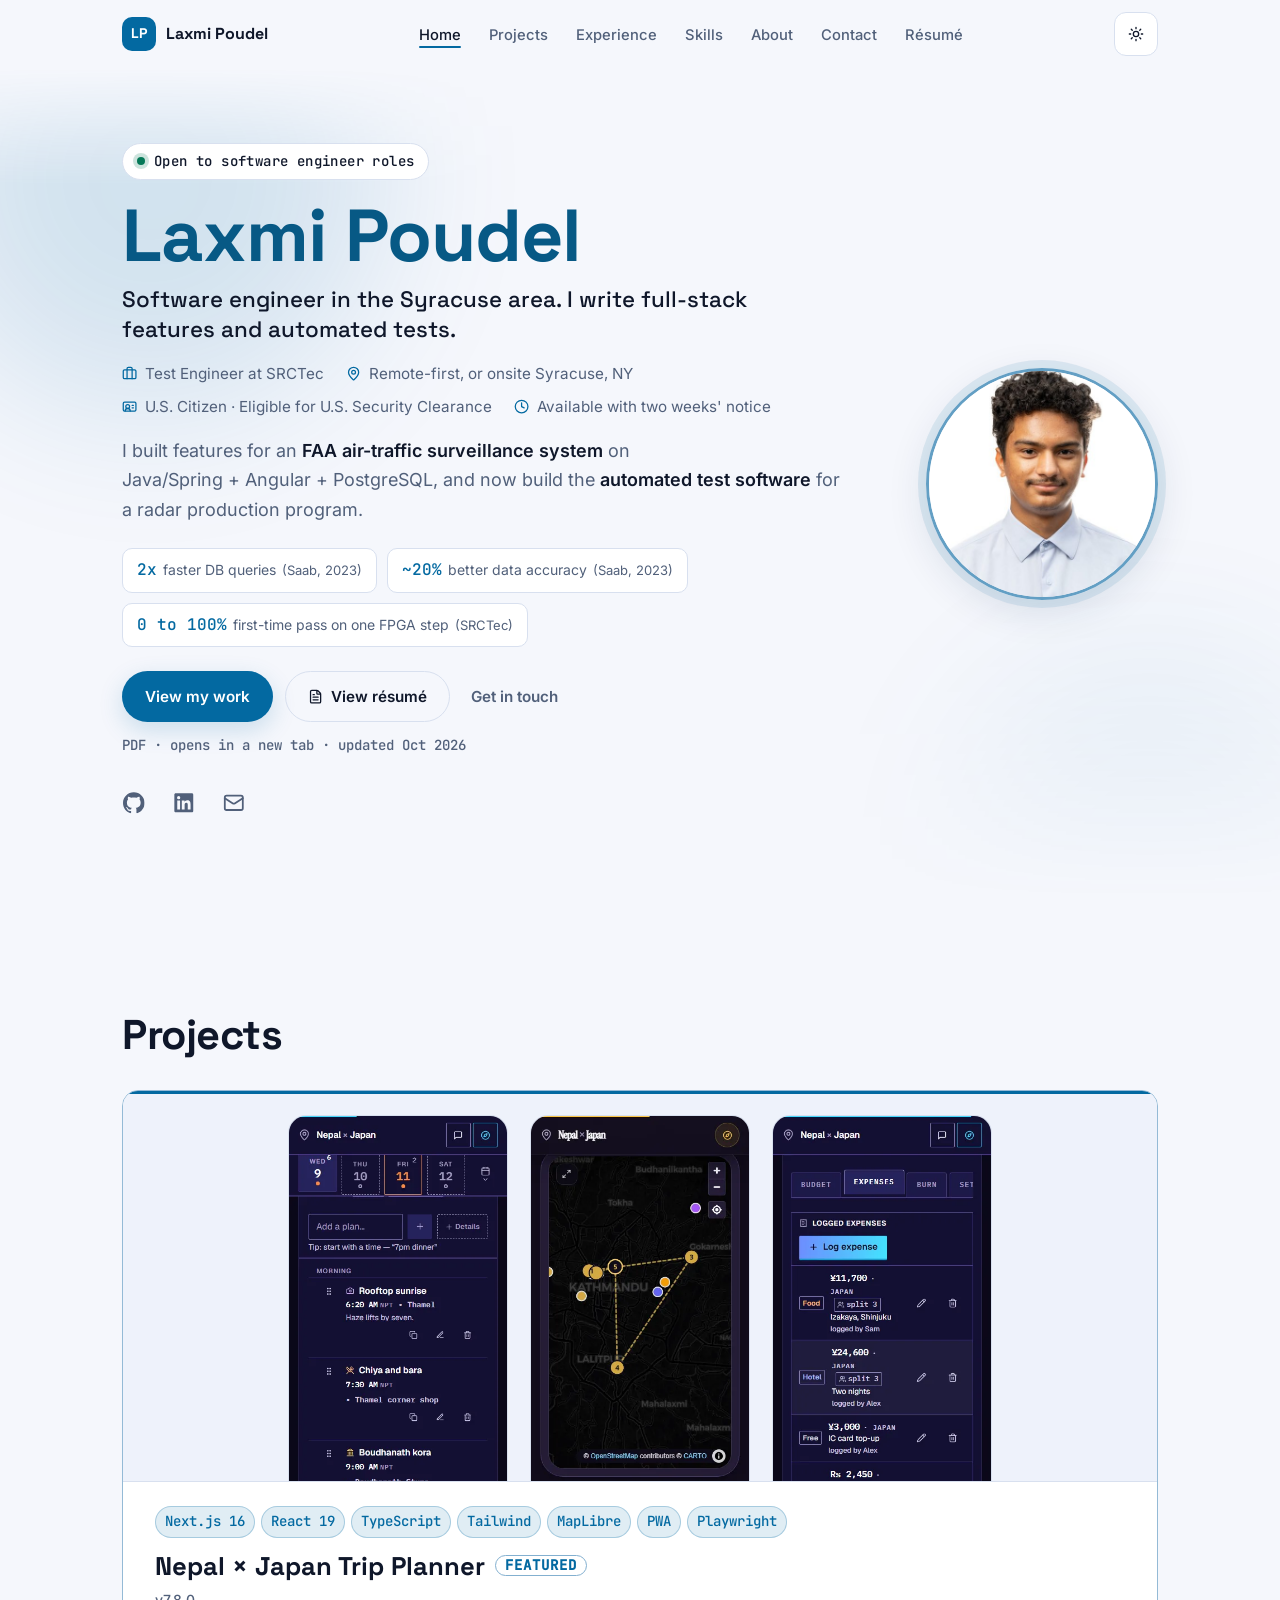
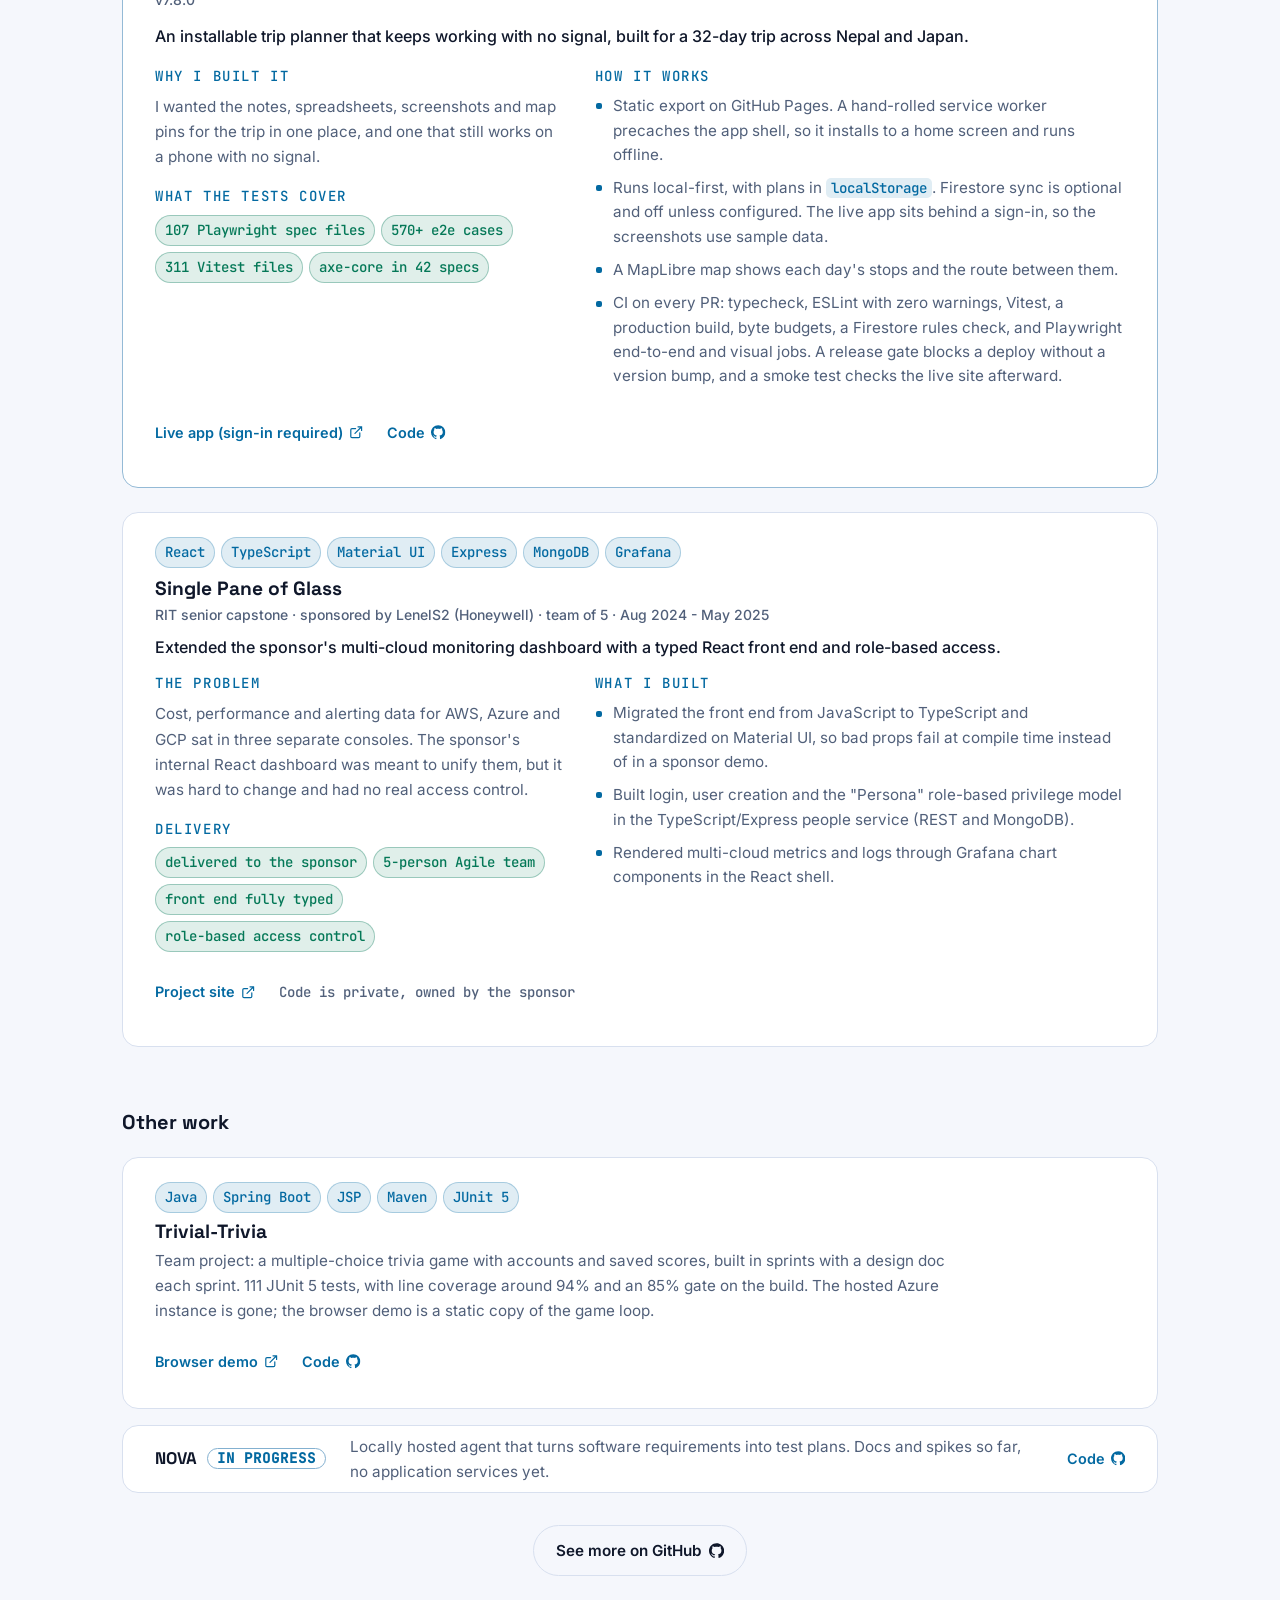
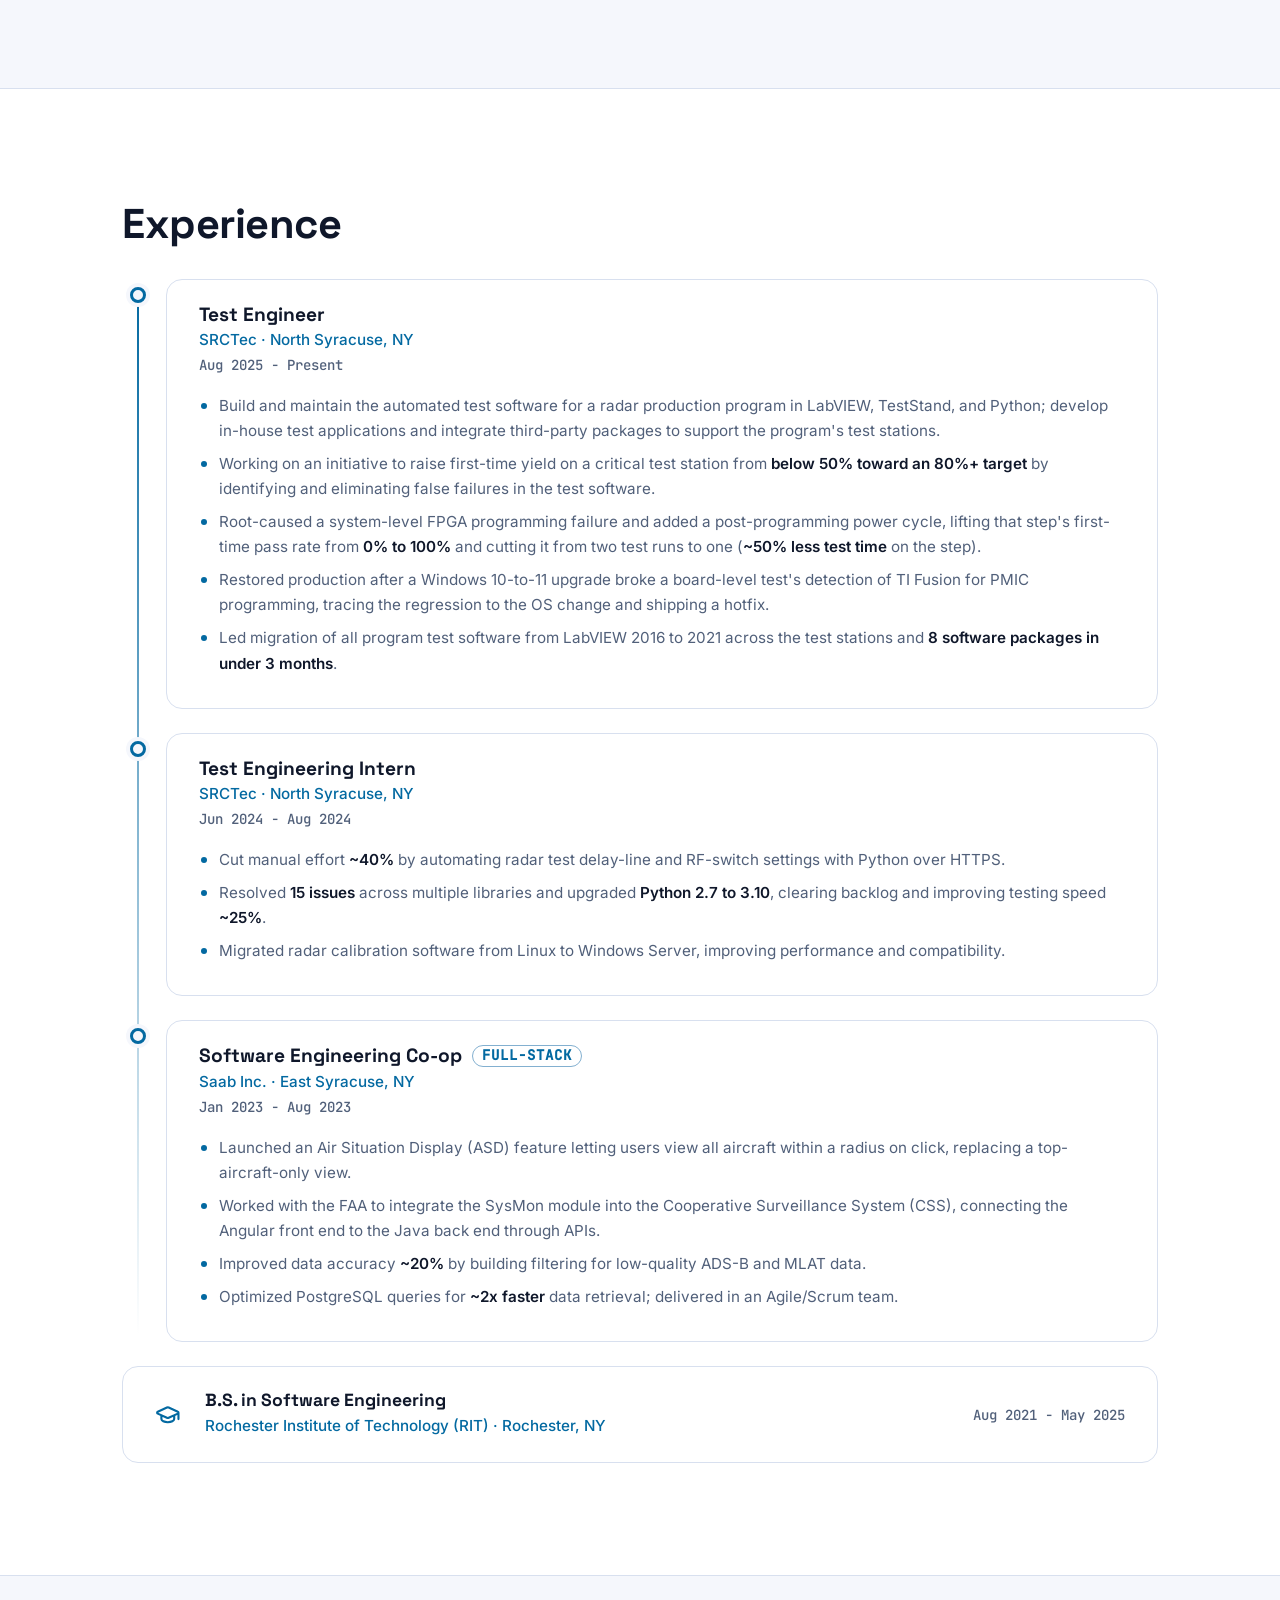
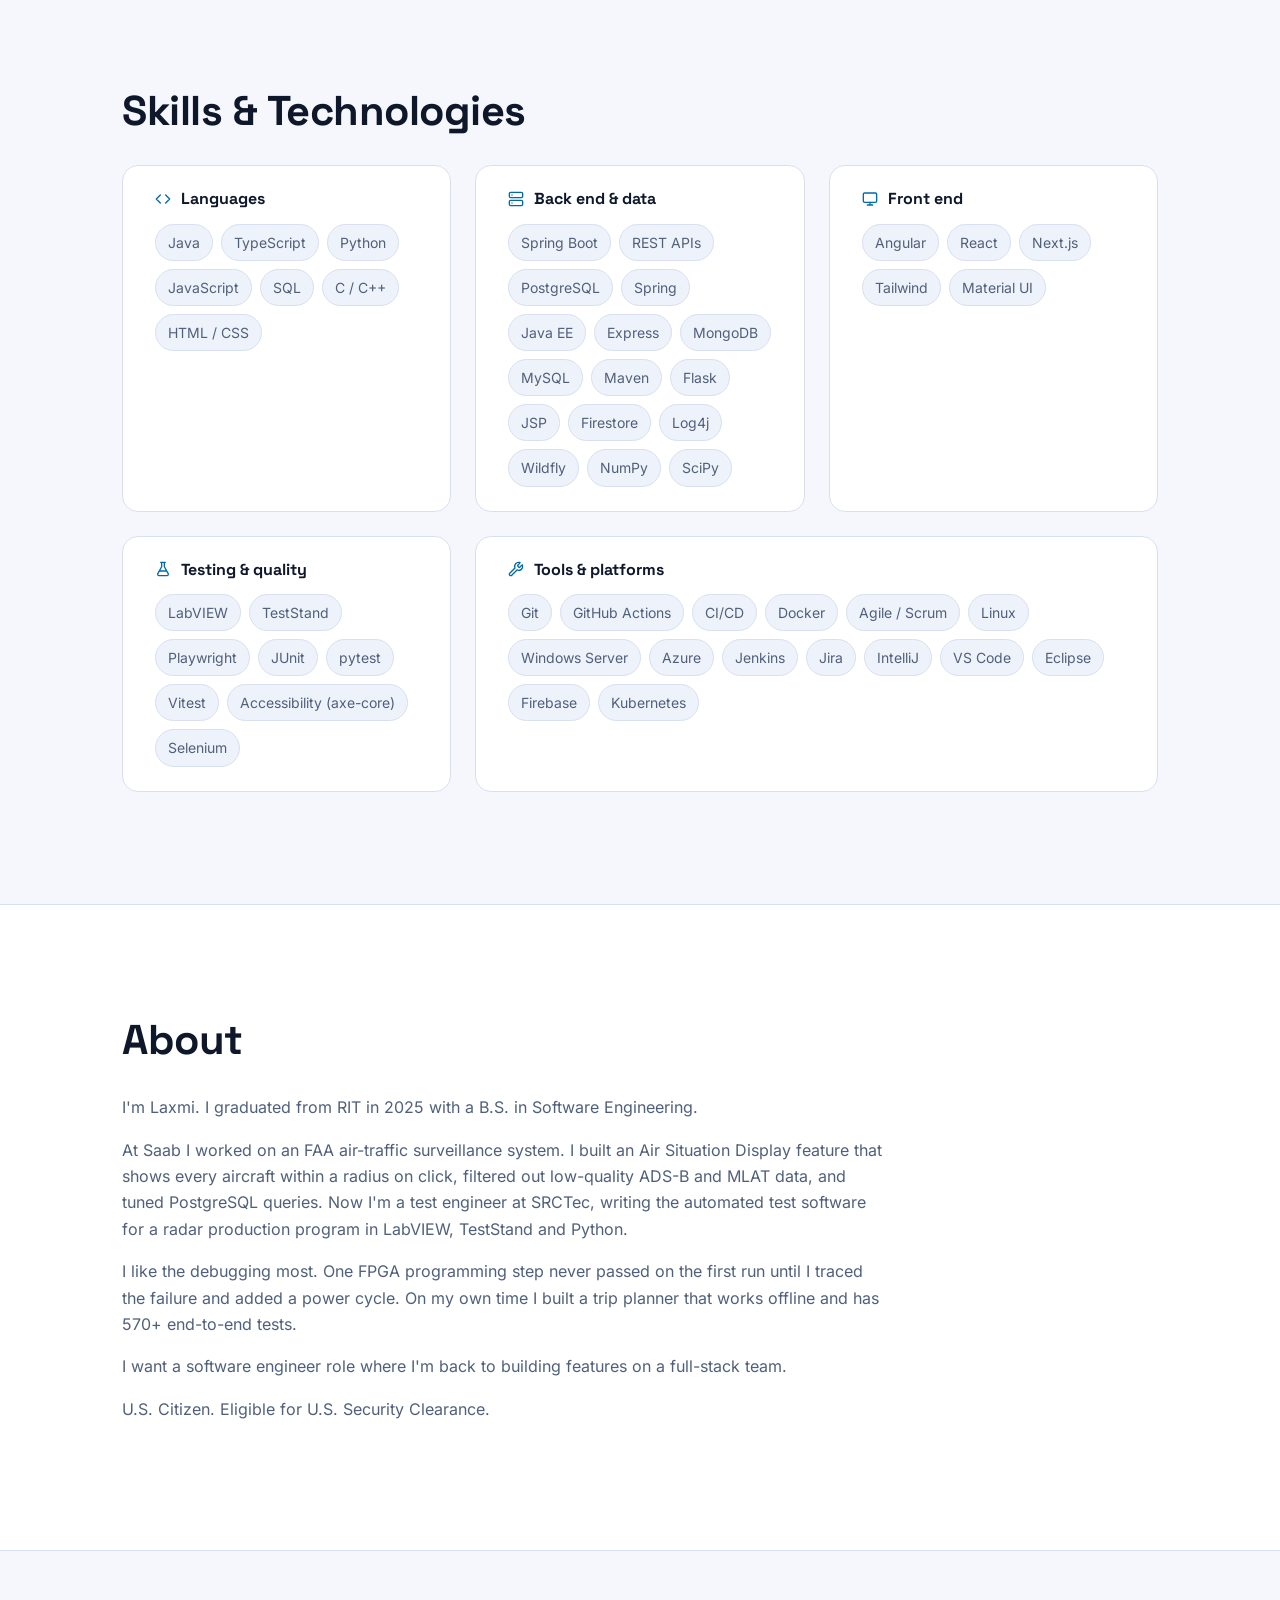
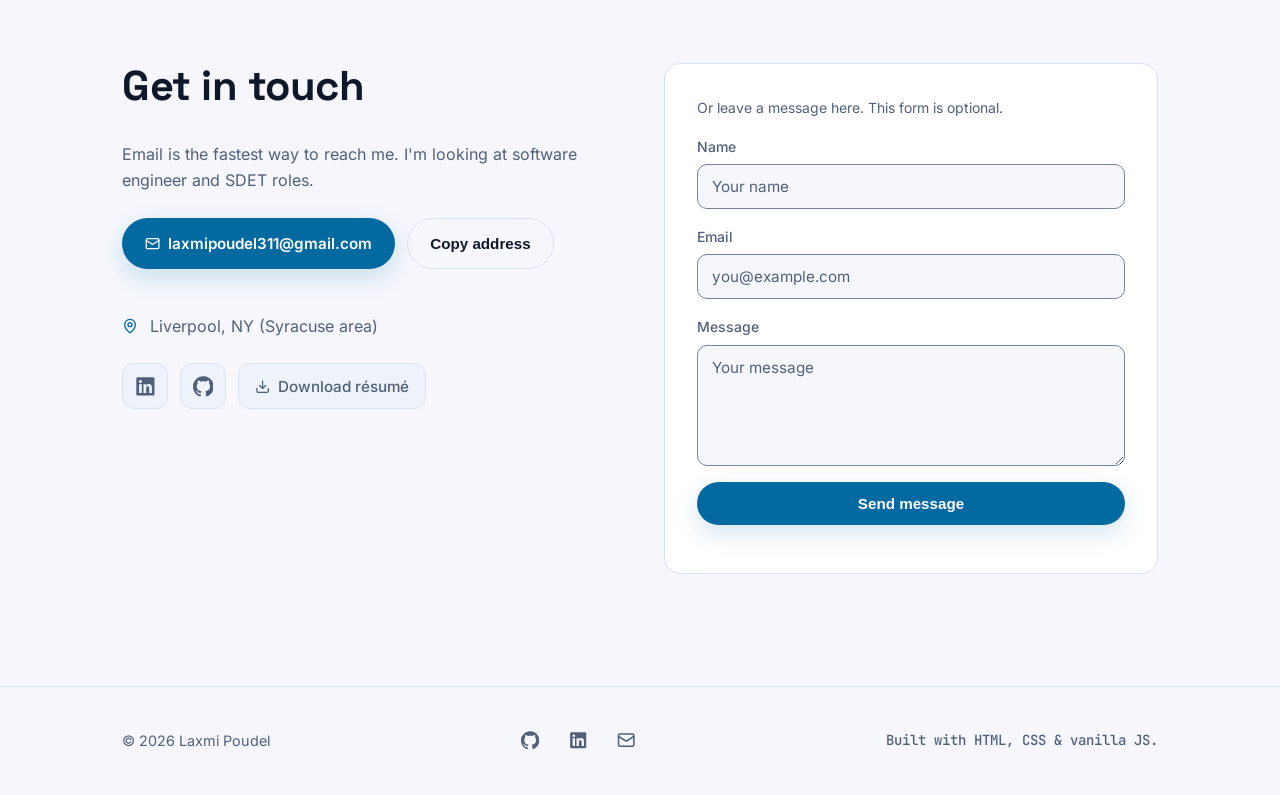
==== index.html @ fdb43bff "Wait 6s before dropping the js class" ====
<!DOCTYPE html>
<html lang="en" data-theme="dark">
<head>
  <meta charset="UTF-8" />
  <meta name="viewport" content="width=device-width, initial-scale=1" />

  <!-- the js class only gates the below-the-fold reveal; no JS means everything shows -->
  <script>
    (function () {
      var d = document.documentElement;
      d.classList.add("js");
      // main.js sets window.__ready first thing; if it never loads, drop the js class so nothing stays hidden
      setTimeout(function () { if (!window.__ready) d.classList.remove("js"); }, 6000);
      try {
        var t = localStorage.getItem("theme") ||
          (window.matchMedia("(prefers-color-scheme: light)").matches ? "light" : "dark");
        d.setAttribute("data-theme", t);
      } catch (e) {}
    })();
  </script>

  <title>Laxmi Poudel | Software Engineer (Full-Stack &amp; Test Automation)</title>
  <meta name="description" content="Laxmi Poudel, software engineer near Syracuse, NY. Java/Spring, Angular and PostgreSQL features, plus automated test software in LabVIEW, TestStand and Python." />
  <meta name="author" content="Laxmi Poudel" />
  <meta name="theme-color" content="#f5f7fc" media="(prefers-color-scheme: light)" />
  <meta name="theme-color" content="#0a0e1a" media="(prefers-color-scheme: dark)" />
  <link rel="canonical" href="https://powan55.github.io/" />

  <meta property="og:type" content="website" />
  <meta property="og:site_name" content="Laxmi Poudel" />
  <meta property="og:locale" content="en_US" />
  <meta property="og:title" content="Laxmi Poudel | Software Engineer" />
  <meta property="og:description" content="Laxmi Poudel, software engineer near Syracuse, NY. Java/Spring, Angular and PostgreSQL features, plus automated test software in LabVIEW, TestStand and Python." />
  <meta property="og:url" content="https://powan55.github.io/" />
  <meta property="og:image" content="https://powan55.github.io/assets/img/og-image.jpg" />
  <meta property="og:image:width" content="1200" />
  <meta property="og:image:height" content="630" />
  <meta property="og:image:alt" content="Laxmi Poudel, Software engineer. Java, Angular, Python. powan55.github.io" />
  <meta name="twitter:card" content="summary_large_image" />
  <meta name="twitter:title" content="Laxmi Poudel | Software Engineer" />
  <meta name="twitter:description" content="Laxmi Poudel, software engineer near Syracuse, NY. Java/Spring, Angular and PostgreSQL features, plus automated test software in LabVIEW, TestStand and Python." />
  <meta name="twitter:image" content="https://powan55.github.io/assets/img/og-image.jpg" />
  <meta name="twitter:image:alt" content="Laxmi Poudel, Software engineer. Java, Angular, Python. powan55.github.io" />

  <link rel="icon" href="favicon.ico" sizes="32x32 48x48" />
  <link rel="icon" href="data:image/svg+xml,%3Csvg xmlns='http://www.w3.org/2000/svg' viewBox='0 0 64 64'%3E%3Crect width='64' height='64' rx='14' fill='%230a0e1a'/%3E%3Cpath d='M11.75 16v32h15M35.75 48V16h8a8.5 8.5 0 0 1 0 17h-8' fill='none' stroke='%2338bdf8' stroke-width='6.5'/%3E%3C/svg%3E" type="image/svg+xml" sizes="any" />
  <link rel="apple-touch-icon" sizes="180x180" href="assets/img/apple-touch-icon.png" />

  <link rel="preload" href="assets/fonts/inter-latin-var.woff2" as="font" type="font/woff2" crossorigin />
  <link rel="preload" href="assets/fonts/space-grotesk-latin-var.woff2" as="font" type="font/woff2" crossorigin />
  <link rel="preload" href="assets/fonts/jetbrains-mono-500-latin.woff2" as="font" type="font/woff2" crossorigin />
  <link rel="stylesheet" href="css/styles.css" />

  <script type="application/ld+json">
  {
    "@context": "https://schema.org",
    "@type": "Person",
    "name": "Laxmi Poudel",
    "url": "https://powan55.github.io/",
    "email": "laxmipoudel311@gmail.com",
    "description": "Laxmi Poudel, software engineer near Syracuse, NY. Java/Spring, Angular and PostgreSQL features, plus automated test software in LabVIEW, TestStand and Python.",
    "image": "https://powan55.github.io/assets/img/headshot.jpg",
    "worksFor": { "@type": "Organization", "name": "SRCTec" },
    "alumniOf": { "@type": "CollegeOrUniversity", "name": "Rochester Institute of Technology" },
    "knowsAbout": ["Java", "Spring Boot", "Angular", "TypeScript", "React", "PostgreSQL", "Playwright", "test automation"],
    "sameAs": [
      "https://www.linkedin.com/in/laxmi-poudel-b8379b166/",
      "https://github.com/Powan55"
    ]
  }
  </script>
</head>
<body>
  <!-- Icons: Lucide (ISC) and Simple Icons (CC0); LinkedIn mark from Font Awesome Free (CC BY 4.0). Licence text in assets/ICONS-NOTICE.txt -->
  <svg width="0" height="0" style="position:absolute" aria-hidden="true" focusable="false">
    <defs>
      <symbol id="i-moon" viewBox="0 0 24 24"><path d="M20.985 12.486a9 9 0 1 1-9.473-9.472c.405-.022.617.46.402.803a6 6 0 0 0 8.268 8.268c.344-.215.825-.004.803.401"/></symbol>
      <symbol id="i-sun" viewBox="0 0 24 24"><circle cx="12" cy="12" r="4"/><path d="M12 2v2M12 20v2m-7.07-17.07 1.41 1.41m11.32 11.32 1.41 1.41M2 12h2m16 0h2M6.34 17.66l-1.41 1.41M19.07 4.93l-1.41 1.41"/></symbol>
      <symbol id="i-menu" viewBox="0 0 24 24"><path d="M4 5h16M4 12h16M4 19h16"/></symbol>
      <symbol id="i-x" viewBox="0 0 24 24"><path d="M18 6 6 18M6 6l12 12"/></symbol>
      <symbol id="i-map-pin" viewBox="0 0 24 24"><path d="M20 10c0 4.993-5.539 10.193-7.399 11.799a1 1 0 0 1-1.202 0C9.539 20.193 4 14.993 4 10a8 8 0 0 1 16 0"/><circle cx="12" cy="10" r="3"/></symbol>
      <symbol id="i-id-card" viewBox="0 0 24 24"><path d="M13 19a4 4 0 00-8 0M16 10h2M16 14h2"/><circle cx="9" cy="12" r="3"/><rect x="2" y="5" width="20" height="14" rx="2"/></symbol>
      <symbol id="i-briefcase" viewBox="0 0 24 24"><path d="M16 20V4a2 2 0 0 0-2-2h-4a2 2 0 0 0-2 2v16"/><rect width="20" height="14" x="2" y="6" rx="2"/></symbol>
      <symbol id="i-clock" viewBox="0 0 24 24"><circle cx="12" cy="12" r="10"/><path d="M12 6v6l4 2"/></symbol>
      <symbol id="i-file-text" viewBox="0 0 24 24"><path d="M6 22a2 2 0 0 1-2-2V4a2 2 0 0 1 2-2h8a2.4 2.4 0 0 1 1.704.706l3.588 3.588A2.4 2.4 0 0 1 20 8v12a2 2 0 0 1-2 2zM14 2v5a1 1 0 0 0 1 1h5M10 9H8m8 4H8m8 4H8"/></symbol>
      <symbol id="i-mail" viewBox="0 0 24 24"><path d="m22 7-8.991 5.727a2 2 0 0 1-2.009 0L2 7"/><rect x="2" y="4" width="20" height="16" rx="2"/></symbol>
      <symbol id="i-external-link" viewBox="0 0 24 24"><path d="M15 3h6v6M10 14 21 3M18 13v6a2 2 0 0 1-2 2H5a2 2 0 0 1-2-2V8a2 2 0 0 1 2-2h6"/></symbol>
      <symbol id="i-graduation-cap" viewBox="0 0 24 24"><path d="M21.42 10.922a1 1 0 0 0-.019-1.838L12.83 5.18a2 2 0 0 0-1.66 0L2.6 9.08a1 1 0 0 0 0 1.832l8.57 3.908a2 2 0 0 0 1.66 0zM22 10v6M6 12.5V16a6 3 0 0 0 12 0v-3.5"/></symbol>
      <symbol id="i-code" viewBox="0 0 24 24"><path d="m16 18 6-6-6-6M8 6l-6 6 6 6"/></symbol>
      <symbol id="i-server" viewBox="0 0 24 24"><rect width="20" height="8" x="2" y="2" rx="2" ry="2"/><rect width="20" height="8" x="2" y="14" rx="2" ry="2"/><path d="M6 6h.01M6 18h.01"/></symbol>
      <symbol id="i-monitor" viewBox="0 0 24 24"><rect width="20" height="14" x="2" y="3" rx="2"/><path d="M8 21h8M12 17v4"/></symbol>
      <symbol id="i-flask" viewBox="0 0 24 24"><path d="M14 2v6a2 2 0 0 0 .245.96l5.51 10.08A2 2 0 0 1 18 22H6a2 2 0 0 1-1.755-2.96l5.51-10.08A2 2 0 0 0 10 8V2M6.453 15h11.094M8.5 2h7"/></symbol>
      <symbol id="i-wrench" viewBox="0 0 24 24"><path d="M14.7 6.3a1 1 0 0 0 0 1.4l1.6 1.6a1 1 0 0 0 1.4 0l3.106-3.105c.32-.322.863-.22.983.218a6 6 0 0 1-8.259 7.057l-7.91 7.91a1 1 0 0 1-2.999-3l7.91-7.91a6 6 0 0 1 7.057-8.259c.438.12.54.662.219.984z"/></symbol>
      <symbol id="i-download" viewBox="0 0 24 24"><path d="M12 15V3M21 15v4a2 2 0 0 1-2 2H5a2 2 0 0 1-2-2v-4M7 10l5 5 5-5"/></symbol>
      <symbol id="i-arrow-up" viewBox="0 0 24 24"><path d="m5 12 7-7 7 7M12 19V5"/></symbol>
      <symbol id="i-github" viewBox="0 0 24 24"><path fill="currentColor" stroke="none" d="M12 .297c-6.63 0-12 5.373-12 12 0 5.303 3.438 9.8 8.205 11.385.6.113.82-.258.82-.577 0-.285-.01-1.04-.015-2.04-3.338.724-4.042-1.61-4.042-1.61C4.422 18.07 3.633 17.7 3.633 17.7c-1.087-.744.084-.729.084-.729 1.205.084 1.838 1.236 1.838 1.236 1.07 1.835 2.809 1.305 3.495.998.108-.776.417-1.305.76-1.605-2.665-.3-5.466-1.332-5.466-5.93 0-1.31.465-2.38 1.235-3.22-.135-.303-.54-1.523.105-3.176 0 0 1.005-.322 3.3 1.23.96-.267 1.98-.399 3-.405 1.02.006 2.04.138 3 .405 2.28-1.552 3.285-1.23 3.285-1.23.645 1.653.24 2.873.12 3.176.765.84 1.23 1.91 1.23 3.22 0 4.61-2.805 5.625-5.475 5.92.42.36.81 1.096.81 2.22 0 1.606-.015 2.896-.015 3.286 0 .315.21.69.825.57C20.565 22.092 24 17.592 24 12.297c0-6.627-5.373-12-12-12"/></symbol>
      <symbol id="i-linkedin" viewBox="-32 0 512 512"><path fill="currentColor" stroke="none" d="M416 32L31.9 32C14.3 32 0 46.5 0 64.3L0 447.7C0 465.5 14.3 480 31.9 480L416 480c17.6 0 32-14.5 32-32.3l0-383.4C448 46.5 433.6 32 416 32zM135.4 416l-66.4 0 0-213.8 66.5 0 0 213.8-.1 0zM102.2 96a38.5 38.5 0 1 1 0 77 38.5 38.5 0 1 1 0-77zM384.3 416l-66.4 0 0-104c0-24.8-.5-56.7-34.5-56.7-34.6 0-39.9 27-39.9 54.9l0 105.8-66.4 0 0-213.8 63.7 0 0 29.2 .9 0c8.9-16.8 30.6-34.5 62.9-34.5 67.2 0 79.7 44.3 79.7 101.9l0 117.2z"/></symbol>
    </defs>
  </svg>

  <a class="skip-link" href="#main">Skip to content</a>

  <header id="site-header">
    <div class="container nav-wrap">
      <a href="#home" class="brand">
        <span class="brand-mark" aria-hidden="true">LP</span>
        <span class="brand-name">Laxmi&nbsp;Poudel</span>
      </a>

      <nav id="primary-nav" aria-label="Primary">
        <ul class="nav-list" role="list">
          <li><a href="#home">Home</a></li>
          <li><a href="#projects">Projects</a></li>
          <li><a href="#experience">Experience</a></li>
          <li><a href="#skills">Skills</a></li>
          <li><a href="#about">About</a></li>
          <li><a href="#contact">Contact</a></li>
          <li><a href="assets/resume/Laxmi-Poudel-Resume.pdf" target="_blank" rel="noopener">R&eacute;sum&eacute;</a></li>
        </ul>
      </nav>

      <div class="nav-actions">
        <button id="theme-toggle" class="icon-btn" type="button" aria-label="Dark theme" aria-pressed="true" title="Toggle theme">
          <svg class="i" aria-hidden="true"><use href="#i-moon"/></svg>
        </button>
        <button id="nav-toggle" class="icon-btn nav-burger" type="button" aria-label="Open menu" aria-expanded="false" aria-controls="primary-nav">
          <svg class="i" aria-hidden="true"><use href="#i-menu"/></svg>
        </button>
      </div>
    </div>
  </header>

  <main id="main" tabindex="-1">
    <section id="home" class="hero">
      <div class="aurora" aria-hidden="true">
        <span class="blob blob-1"></span>
        <span class="blob blob-2"></span>
      </div>
      <div class="container hero-inner">
        <img class="hero-photo" src="assets/img/headshot.jpg" alt="Laxmi Poudel" width="480" height="600" fetchpriority="high" />
        <div class="hero-text">
          <p class="eyebrow eyebrow--open">
            <span class="status-dot" aria-hidden="true"></span> Open to software engineer roles
          </p>
          <h1 class="hero-title"><span class="accent-text">Laxmi&nbsp;Poudel</span></h1>
          <p class="hero-role">
            Software engineer in the Syracuse area. I write full-stack features and automated tests.
          </p>
          <ul class="hero-facts" role="list">
            <li><svg class="i" aria-hidden="true"><use href="#i-briefcase"/></svg> Test Engineer at SRCTec</li>
            <li><svg class="i" aria-hidden="true"><use href="#i-map-pin"/></svg> Remote-first, or onsite Syracuse,&nbsp;NY</li>
            <li><svg class="i" aria-hidden="true"><use href="#i-id-card"/></svg> U.S. Citizen &middot; Eligible for U.S. Security Clearance</li>
            <li><svg class="i" aria-hidden="true"><use href="#i-clock"/></svg> Available with two weeks' notice</li>
          </ul>
          <p class="hero-lead">
            I built features for an <strong>FAA air-traffic surveillance system</strong> on Java/Spring&nbsp;+&nbsp;Angular&nbsp;+&nbsp;PostgreSQL,
            and now build the <strong>automated test software</strong> for a radar production program.
          </p>

          <ul class="stat-chips" role="list">
            <li><span class="stat-num">2x</span> faster DB queries <span class="stat-src">(Saab, 2023)</span></li>
            <li><span class="stat-num">~20%</span> better data accuracy <span class="stat-src">(Saab, 2023)</span></li>
            <li><span class="stat-num">0&nbsp;to&nbsp;100%</span> first-time pass on one FPGA step <span class="stat-src">(SRCTec)</span></li>
          </ul>

          <div class="hero-cta">
            <a href="#projects" class="btn btn-primary">View my work</a>
            <a href="assets/resume/Laxmi-Poudel-Resume.pdf" class="btn btn-ghost" target="_blank" rel="noopener">
              <svg class="i" aria-hidden="true"><use href="#i-file-text"/></svg> View r&eacute;sum&eacute;
            </a>
            <a href="#contact" class="btn btn-link">Get in touch</a>
            <span class="cta-note">PDF &middot; opens in a new tab &middot; updated Oct 2026</span>
          </div>

          <div class="hero-socials">
            <a href="https://github.com/Powan55" target="_blank" rel="noopener noreferrer" aria-label="GitHub"><svg class="i" aria-hidden="true"><use href="#i-github"/></svg></a>
            <a href="https://www.linkedin.com/in/laxmi-poudel-b8379b166/" target="_blank" rel="noopener noreferrer" aria-label="LinkedIn"><svg class="i" aria-hidden="true"><use href="#i-linkedin"/></svg></a>
            <a href="mailto:laxmipoudel311@gmail.com" aria-label="Email"><svg class="i" aria-hidden="true"><use href="#i-mail"/></svg></a>
          </div>
        </div>
      </div>
    </section>

    <section id="projects" class="section" aria-labelledby="proj-title">
      <div class="container">
        <h2 id="proj-title" class="section-title" data-reveal>Projects</h2>

        <div class="work-grid">
          <article class="work-card work-card--featured glow-card" data-reveal>
            <div class="work-media work-media--shots">
              <img src="assets/img/trip-planner-day.webp" alt="Trip planner day view with the morning's plans listed by time, using sample data" width="390" height="844" loading="lazy" />
              <img src="assets/img/trip-planner-map.webp" alt="Trip planner map of Kathmandu with numbered stops joined by a route, using sample data" width="390" height="844" loading="lazy" />
              <img class="shot-extra" src="assets/img/trip-planner-expenses.webp" alt="Trip planner expense log with amounts in yen and rupees split between travelers, using sample data" width="390" height="844" loading="lazy" />
            </div>
            <div class="work-body">
              <div class="work-tags">
                <span>Next.js 16</span><span>React 19</span><span>TypeScript</span><span>Tailwind</span><span>MapLibre</span><span>PWA</span><span>Playwright</span>
              </div>
              <h3>Nepal &times; Japan Trip Planner <span class="tl-flag">Featured</span></h3>
              <p class="work-sub">v7.8.0</p>
              <p class="work-outcome">An installable trip planner that keeps working with no signal, built for a 32-day trip across Nepal and Japan.</p>

              <div class="case-cols">
                <div class="case-block">
                  <p class="case-label">Why I built it</p>
                  <p>I wanted the notes, spreadsheets, screenshots and map pins for the trip in one place, and one that still works on a phone with no signal.</p>

                  <p class="case-label">What the tests cover</p>
                  <ul class="evidence-chips" role="list">
                    <li>107 Playwright spec files</li>
                    <li>570+ e2e cases</li>
                    <li>311 Vitest files</li>
                    <li>axe-core in 42 specs</li>
                  </ul>
                </div>
                <div class="case-block">
                  <p class="case-label">How it works</p>
                  <ul class="case-list" role="list">
                    <li>Static export on GitHub Pages. A hand-rolled service worker precaches the app shell, so it installs to a home screen and runs offline.</li>
                    <li>Runs local-first, with plans in <code>localStorage</code>. Firestore sync is optional and off unless configured. The live app sits behind a sign-in, so the screenshots use sample data.</li>
                    <li>A MapLibre map shows each day's stops and the route between them.</li>
                    <li>CI on every PR: typecheck, ESLint with zero warnings, Vitest, a production build, byte budgets, a Firestore rules check, and Playwright end-to-end and visual jobs. A release gate blocks a deploy without a version bump, and a smoke test checks the live site afterward.</li>
                  </ul>
                </div>
              </div>

              <div class="work-links">
                <a class="work-link" href="https://powan55.github.io/trip_planner/" target="_blank" rel="noopener noreferrer">Live app (sign-in required) <svg class="i" aria-hidden="true"><use href="#i-external-link"/></svg></a>
                <a class="work-link" href="https://github.com/Powan55/trip_planner" target="_blank" rel="noopener noreferrer">Code <svg class="i" aria-hidden="true"><use href="#i-github"/></svg></a>
              </div>
            </div>
          </article>

          <article class="work-card work-card--wide glow-card" data-reveal>
            <div class="work-body">
              <div class="work-tags">
                <span>React</span><span>TypeScript</span><span>Material UI</span><span>Express</span><span>MongoDB</span><span>Grafana</span>
              </div>
              <h3>Single Pane of Glass</h3>
              <p class="work-sub">RIT senior capstone &middot; sponsored by LenelS2 (Honeywell) &middot; team of 5 &middot; Aug 2024 - May 2025</p>
              <p class="work-outcome">Extended the sponsor's multi-cloud monitoring dashboard with a typed React front end and role-based access.</p>

              <div class="case-cols">
                <div class="case-block">
                  <p class="case-label">The problem</p>
                  <p>Cost, performance and alerting data for AWS, Azure and GCP sat in three separate consoles. The sponsor's internal React dashboard was meant to unify them, but it was hard to change and had no real access control.</p>

                  <p class="case-label">Delivery</p>
                  <ul class="evidence-chips" role="list">
                    <li>delivered to the sponsor</li>
                    <li>5-person Agile team</li>
                    <li>front end fully typed</li>
                    <li>role-based access control</li>
                  </ul>
                </div>
                <div class="case-block">
                  <p class="case-label">What I built</p>
                  <ul class="case-list" role="list">
                    <li>Migrated the front end from JavaScript to TypeScript and standardized on Material UI, so bad props fail at compile time instead of in a sponsor demo.</li>
                    <li>Built login, user creation and the "Persona" role-based privilege model in the TypeScript/Express people service (REST and MongoDB).</li>
                    <li>Rendered multi-cloud metrics and logs through Grafana chart components in the React shell.</li>
                  </ul>
                </div>
              </div>

              <div class="work-links">
                <a class="work-link" href="https://the-nimbus-navigators.github.io/senior-project-website/" target="_blank" rel="noopener noreferrer">Project site <svg class="i" aria-hidden="true"><use href="#i-external-link"/></svg></a>
                <span class="work-note">Code is private, owned by the sponsor</span>
              </div>
            </div>
          </article>
        </div>

        <h3 class="subhead" data-reveal>Other work</h3>
        <div class="other-work">
          <article class="work-card work-card--mini glow-card" data-reveal>
            <div class="work-body">
              <div class="work-tags">
                <span>Java</span><span>Spring Boot</span><span>JSP</span><span>Maven</span><span>JUnit 5</span>
              </div>
              <h4>Trivial-Trivia</h4>
              <p>Team project: a multiple-choice trivia game with accounts and saved scores, built in sprints with a design doc each sprint. 111 JUnit 5 tests, with line coverage around 94% and an 85% gate on the build. The hosted Azure instance is gone; the browser demo is a static copy of the game loop.</p>
              <div class="work-links">
                <a class="work-link" href="https://powan55.github.io/Trivial-Trivia/" target="_blank" rel="noopener noreferrer">Browser demo <svg class="i" aria-hidden="true"><use href="#i-external-link"/></svg></a>
                <a class="work-link" href="https://github.com/Powan55/Trivial-Trivia" target="_blank" rel="noopener noreferrer">Code <svg class="i" aria-hidden="true"><use href="#i-github"/></svg></a>
              </div>
            </div>
          </article>

          <div class="work-row glow-card" data-reveal>
            <h4>NOVA <span class="tl-flag">In progress</span></h4>
            <p>Locally hosted agent that turns software requirements into test plans. Docs and spikes so far, no application services yet.</p>
            <a class="work-link" href="https://github.com/Powan55/NOVA" target="_blank" rel="noopener noreferrer">Code <svg class="i" aria-hidden="true"><use href="#i-github"/></svg></a>
          </div>
        </div>

        <div class="center-cta" data-reveal>
          <a href="https://github.com/Powan55" target="_blank" rel="noopener noreferrer" class="btn btn-ghost">See more on GitHub <svg class="i" aria-hidden="true"><use href="#i-github"/></svg></a>
        </div>
      </div>
    </section>

    <section id="experience" class="section section-alt" aria-labelledby="exp-title">
      <div class="container">
        <h2 id="exp-title" class="section-title" data-reveal>Experience</h2>
        <ol class="timeline" role="list">
          <li class="tl-item" data-reveal>
            <div class="tl-dot" aria-hidden="true"></div>
            <div class="tl-card glow-card">
              <div class="tl-head">
                <h3>Test Engineer</h3>
                <span class="tl-co">SRCTec &middot; North Syracuse, NY</span>
                <span class="tl-date">Aug 2025 - Present</span>
              </div>
              <ul class="tl-bullets" role="list">
                <li>Build and maintain the automated test software for a radar production program in LabVIEW, TestStand, and Python; develop in-house test applications and integrate third-party packages to support the program's test stations.</li>
                <li>Working on an initiative to raise first-time yield on a critical test station from <strong>below 50% toward an 80%+ target</strong> by identifying and eliminating false failures in the test software.</li>
                <li>Root-caused a system-level FPGA programming failure and added a post-programming power cycle, lifting that step's first-time pass rate from <strong>0% to 100%</strong> and cutting it from two test runs to one (<strong>~50% less test time</strong> on the step).</li>
                <li>Restored production after a Windows 10-to-11 upgrade broke a board-level test's detection of TI Fusion for PMIC programming, tracing the regression to the OS change and shipping a hotfix.</li>
                <li>Led migration of all program test software from LabVIEW 2016 to 2021 across the test stations and <strong>8 software packages in under 3 months</strong>.</li>
              </ul>
            </div>
          </li>

          <li class="tl-item" data-reveal>
            <div class="tl-dot" aria-hidden="true"></div>
            <div class="tl-card glow-card">
              <div class="tl-head">
                <h3>Test Engineering Intern</h3>
                <span class="tl-co">SRCTec &middot; North Syracuse, NY</span>
                <span class="tl-date">Jun 2024 - Aug 2024</span>
              </div>
              <ul class="tl-bullets" role="list">
                <li>Cut manual effort <strong>~40%</strong> by automating radar test delay-line and RF-switch settings with Python over HTTPS.</li>
                <li>Resolved <strong>15 issues</strong> across multiple libraries and upgraded <strong>Python 2.7 to 3.10</strong>, clearing backlog and improving testing speed <strong>~25%</strong>.</li>
                <li>Migrated radar calibration software from Linux to Windows Server, improving performance and compatibility.</li>
              </ul>
            </div>
          </li>

          <li class="tl-item" data-reveal>
            <div class="tl-dot" aria-hidden="true"></div>
            <div class="tl-card glow-card">
              <div class="tl-head">
                <h3>Software Engineering Co-op <span class="tl-flag">Full-stack</span></h3>
                <span class="tl-co">Saab Inc. &middot; East Syracuse, NY</span>
                <span class="tl-date">Jan 2023 - Aug 2023</span>
              </div>
              <ul class="tl-bullets" role="list">
                <li>Launched an Air Situation Display (ASD) feature letting users view all aircraft within a radius on click, replacing a top-aircraft-only view.</li>
                <li>Worked with the FAA to integrate the SysMon module into the Cooperative Surveillance System (CSS), connecting the Angular front end to the Java back end through APIs.</li>
                <li>Improved data accuracy <strong>~20%</strong> by building filtering for low-quality ADS-B and MLAT data.</li>
                <li>Optimized PostgreSQL queries for <strong>~2x faster</strong> data retrieval; delivered in an Agile/Scrum team.</li>
              </ul>
            </div>
          </li>
        </ol>

        <div class="edu-card glow-card" data-reveal>
          <svg class="i" aria-hidden="true"><use href="#i-graduation-cap"/></svg>
          <div>
            <h3>B.S. in Software Engineering</h3>
            <span class="tl-co">Rochester Institute of Technology (RIT) &middot; Rochester, NY</span>
          </div>
          <span class="tl-date">Aug 2021 - May 2025</span>
        </div>
      </div>
    </section>

    <section id="skills" class="section" aria-labelledby="skills-title">
      <div class="container">
        <h2 id="skills-title" class="section-title" data-reveal>Skills &amp; Technologies</h2>
        <div class="skills-grid">
          <div class="skill-group" data-reveal>
            <h3><svg class="i" aria-hidden="true"><use href="#i-code"/></svg> Languages</h3>
            <ul class="chips" role="list">
              <li>Java</li><li>TypeScript</li><li>Python</li><li>JavaScript</li><li>SQL</li><li>C / C++</li><li>HTML / CSS</li>
            </ul>
          </div>
          <div class="skill-group" data-reveal>
            <h3><svg class="i" aria-hidden="true"><use href="#i-server"/></svg> Back end &amp; data</h3>
            <ul class="chips" role="list">
              <li>Spring Boot</li><li>REST APIs</li><li>PostgreSQL</li><li>Spring</li><li>Java EE</li><li>Express</li><li>MongoDB</li><li>MySQL</li><li>Maven</li><li>Flask</li><li>JSP</li><li>Firestore</li><li>Log4j</li><li>Wildfly</li><li>NumPy</li><li>SciPy</li>
            </ul>
          </div>
          <div class="skill-group" data-reveal>
            <h3><svg class="i" aria-hidden="true"><use href="#i-monitor"/></svg> Front end</h3>
            <ul class="chips" role="list">
              <li>Angular</li><li>React</li><li>Next.js</li><li>Tailwind</li><li>Material UI</li>
            </ul>
          </div>
          <div class="skill-group" data-reveal>
            <h3><svg class="i" aria-hidden="true"><use href="#i-flask"/></svg> Testing &amp; quality</h3>
            <ul class="chips" role="list">
              <li>LabVIEW</li><li>TestStand</li><li>Playwright</li><li>JUnit</li><li>pytest</li><li>Vitest</li><li>Accessibility (axe-core)</li><li>Selenium</li>
            </ul>
          </div>
          <div class="skill-group" data-reveal>
            <h3><svg class="i" aria-hidden="true"><use href="#i-wrench"/></svg> Tools &amp; platforms</h3>
            <ul class="chips" role="list">
              <li>Git</li><li>GitHub Actions</li><li>CI/CD</li><li>Docker</li><li>Agile / Scrum</li><li>Linux</li><li>Windows Server</li><li>Azure</li><li>Jenkins</li><li>Jira</li><li>IntelliJ</li><li>VS Code</li><li>Eclipse</li><li>Firebase</li><li>Kubernetes</li>
            </ul>
          </div>
        </div>
      </div>
    </section>

    <section id="about" class="section section-alt" aria-labelledby="about-title">
      <div class="container">
        <div class="about-body" data-reveal>
          <h2 id="about-title" class="section-title">About</h2>
          <p>
            I'm Laxmi. I graduated from RIT in 2025 with a B.S. in Software Engineering.
          </p>
          <p>
            At Saab I worked on an FAA air-traffic surveillance system. I built an Air Situation Display feature that shows every aircraft
            within a radius on click, filtered out low-quality ADS-B and MLAT data, and tuned PostgreSQL queries. Now I'm a test engineer at
            SRCTec, writing the automated test software for a radar production program in LabVIEW, TestStand and Python.
          </p>
          <p>
            I like the debugging most. One FPGA programming step never passed on the first run until I traced the failure and added a
            power cycle. On my own time I built a trip planner that works offline and has 570+ end-to-end tests.
          </p>
          <p>
            I want a software engineer role where I'm back to building features on a full-stack team.
          </p>
          <p>
            U.S. Citizen. Eligible for U.S. Security Clearance.
          </p>
        </div>
      </div>
    </section>

    <section id="contact" class="section" aria-labelledby="contact-title">
      <div class="container contact-grid">
        <div data-reveal>
          <h2 id="contact-title" class="section-title">Get in touch</h2>
          <p class="contact-lead">Email is the fastest way to reach me. I'm looking at software engineer and SDET roles.</p>
          <div class="contact-email">
            <a class="btn btn-primary" href="mailto:laxmipoudel311@gmail.com"><svg class="i" aria-hidden="true"><use href="#i-mail"/></svg> laxmipoudel311@gmail.com</a>
            <button type="button" id="copy-email" class="btn btn-ghost">Copy address</button>
          </div>
          <p id="copy-status" role="status" aria-live="polite"></p>
          <ul class="contact-list" role="list">
            <li><svg class="i" aria-hidden="true"><use href="#i-map-pin"/></svg> Liverpool, NY (Syracuse area)</li>
          </ul>
          <div class="contact-socials">
            <a href="https://www.linkedin.com/in/laxmi-poudel-b8379b166/" target="_blank" rel="noopener noreferrer" aria-label="LinkedIn"><svg class="i" aria-hidden="true"><use href="#i-linkedin"/></svg></a>
            <a href="https://github.com/Powan55" target="_blank" rel="noopener noreferrer" aria-label="GitHub"><svg class="i" aria-hidden="true"><use href="#i-github"/></svg></a>
            <a class="social-text" href="assets/resume/Laxmi-Poudel-Resume.pdf" download><svg class="i" aria-hidden="true"><use href="#i-download"/></svg> Download r&eacute;sum&eacute;</a>
          </div>
        </div>

        <div class="contact-right" data-reveal>
          <form name="contact" novalidate>
            <p class="form-hint">Or leave a message here. This form is optional.</p>
            <div class="field--hp" aria-hidden="true">
              <input type="text" name="_hp" tabindex="-1" autocomplete="off" />
            </div>
            <div class="field">
              <label for="f-name">Name</label>
              <input id="f-name" type="text" name="Name" placeholder="Your name" autocomplete="name" maxlength="100" required />
            </div>
            <div class="field">
              <label for="f-email">Email</label>
              <input id="f-email" type="email" name="Email" placeholder="you@example.com" autocomplete="email" maxlength="254" required />
            </div>
            <div class="field">
              <label for="f-message">Message</label>
              <textarea id="f-message" name="Message" rows="5" maxlength="2000" placeholder="Your message" required></textarea>
            </div>
            <button type="submit" class="btn btn-primary btn-block">Send message</button>
            <div class="form-msg"><span id="msg" role="status"></span><span id="msg-err" role="alert"></span></div>
          </form>
        </div>
      </div>
    </section>
  </main>

  <footer class="site-footer">
    <div class="container footer-wrap">
      <span>&copy; <span id="year">2026</span> Laxmi Poudel</span>
      <div class="footer-socials">
        <a href="https://github.com/Powan55" target="_blank" rel="noopener noreferrer" aria-label="GitHub"><svg class="i" aria-hidden="true"><use href="#i-github"/></svg></a>
        <a href="https://www.linkedin.com/in/laxmi-poudel-b8379b166/" target="_blank" rel="noopener noreferrer" aria-label="LinkedIn"><svg class="i" aria-hidden="true"><use href="#i-linkedin"/></svg></a>
        <a href="mailto:laxmipoudel311@gmail.com" aria-label="Email"><svg class="i" aria-hidden="true"><use href="#i-mail"/></svg></a>
      </div>
      <span class="footer-built">Built with HTML, CSS &amp; vanilla JS.</span>
    </div>
  </footer>

  <button id="to-top" class="to-top" type="button" aria-label="Back to top">
    <svg class="i" aria-hidden="true"><use href="#i-arrow-up"/></svg>
  </button>

  <script src="js/main.js" defer></script>
</body>
</html>
---- css/styles.css ----
@font-face {
  font-family: "Inter";
  font-style: normal;
  font-weight: 400 700;
  font-display: swap;
  src: url("../assets/fonts/inter-latin-var.woff2") format("woff2");
}
@font-face {
  font-family: "JetBrains Mono";
  font-style: normal;
  font-weight: 500;
  font-display: swap;
  src: url("../assets/fonts/jetbrains-mono-500-latin.woff2") format("woff2");
}
@font-face {
  font-family: "Space Grotesk";
  font-style: normal;
  font-weight: 500 700;
  font-display: swap;
  src: url("../assets/fonts/space-grotesk-latin-var.woff2") format("woff2");
}

:root {
  --bg: #0a0e1a;
  --bg-elev: #121829;
  --bg-elev-2: #1b2235;
  --border: #283248;
  --text: #e8edf7;
  --text-muted: #9aa7c2;
  --accent: #38bdf8;
  --accent-glow: rgba(56, 189, 248, 0.32);
  --success: #34d399;
  --on-accent: #04121f;
  --danger: #f87171;
  --frame-bg: radial-gradient(ellipse at 50% 0%, #1b2440 0%, #0a0e1a 70%);
  --frame-line: #283248;
  --field-border: #6f7f9e;

  --font-head: "Space Grotesk", system-ui, sans-serif;
  --font-body: "Inter", system-ui, -apple-system, sans-serif;
  --font-mono: "JetBrains Mono", ui-monospace, Consolas, monospace;

  --space-1: 4px;  --space-2: 8px;  --space-3: 16px; --space-4: 24px;
  --space-5: 32px; --space-6: 48px; --space-7: 64px; --space-8: 96px;

  --radius: 16px;
  --radius-sm: 10px;
  --radius-pill: 999px;
  --shadow: 0 10px 40px rgba(0, 0, 0, 0.35);
  --shadow-hover: 0 16px 44px rgba(0, 0, 0, 0.4);
  --maxw: 1100px;
  --nav-h: 68px;

  color-scheme: dark;
}

html[data-theme="light"] {
  --bg: #f5f7fc;
  --bg-elev: #ffffff;
  --bg-elev-2: #eef2fb;
  --border: #d8e0ef;
  --text: #0f172a;
  --text-muted: #51607a;
  --accent: #0369a1;
  --on-accent: #ffffff;
  --danger: #b91c1c;
  --frame-bg: var(--bg-elev-2);
  --frame-line: var(--border);
  --field-border: #75849f;
  --accent-glow: rgba(3, 105, 161, 0.18);
  --success: #047857;
  --shadow: 0 10px 40px rgba(20, 40, 80, 0.12);
  --shadow-hover: 0 16px 44px rgba(20, 40, 80, 0.16);
  color-scheme: light;
}

*, *::before, *::after { box-sizing: border-box; }
* { margin: 0; }

html {
  scroll-behavior: smooth;
  scroll-padding-top: calc(var(--nav-h) + 12px);
  -webkit-text-size-adjust: 100%;
}

body {
  font-family: var(--font-body);
  background: var(--bg);
  color: var(--text);
  line-height: 1.65;
  -webkit-font-smoothing: antialiased;
  overflow-x: hidden;
  transition: background-color .4s ease, color .4s ease;
}

img { max-width: 100%; display: block; }
.i { width: 1em; height: 1em; flex: none; fill: none; stroke: currentColor; stroke-width: 2; stroke-linecap: round; stroke-linejoin: round; }
a { color: inherit; text-decoration: none; }
ul, ol { list-style: none; padding: 0; }
h1, h2, h3, h4 { font-family: var(--font-head); line-height: 1.1; font-weight: 700; }

.container {
  width: 100%;
  max-width: var(--maxw);
  margin-inline: auto;
  padding-inline: clamp(1rem, 5vw, 2rem);
}

.skip-link {
  position: absolute; left: 12px; top: -60px; z-index: 200;
  background: var(--accent); color: var(--on-accent); padding: 10px 16px;
  border-radius: var(--radius-sm); font-weight: 600;
  transition: top .2s ease;
}
.skip-link:focus { top: 12px; }

main:focus { outline: none; }

:focus-visible {
  outline: 2px solid var(--accent);
  outline-offset: 3px;
  border-radius: 4px;
}

.accent-text { color: var(--accent); }

.btn {
  display: inline-flex; align-items: center; gap: 8px;
  padding: 12px 22px; border-radius: var(--radius-pill);
  font-weight: 600; font-size: .95rem; cursor: pointer;
  border: 1px solid transparent; transition: transform .2s ease, box-shadow .2s ease, background .2s ease, border-color .2s ease;
  white-space: nowrap;
}
[hidden] { display: none !important; }
.btn:active { transform: translateY(1px); }
.btn-primary {
  background: var(--accent); color: var(--on-accent);
  box-shadow: 0 8px 24px var(--accent-glow);
}
.btn-primary:hover { transform: translateY(-2px); box-shadow: 0 12px 32px var(--accent-glow); }
.btn-ghost {
  background: transparent; border-color: var(--border); color: var(--text);
}
.btn-ghost:hover { border-color: var(--accent); color: var(--accent); transform: translateY(-2px); }
.btn-link { background: transparent; color: var(--text-muted); padding-inline: 8px; }
.btn-link:hover { color: var(--accent); }
.btn-block { width: 100%; justify-content: center; }

.icon-btn {
  display: inline-grid; place-items: center;
  width: 44px; height: 44px; border-radius: 12px;
  background: var(--bg-elev); border: 1px solid var(--border);
  color: var(--text); cursor: pointer; font-size: 1rem;
  transition: color .2s ease, border-color .2s ease, background .2s ease;
}
.icon-btn:hover { color: var(--accent); border-color: var(--accent); }

#site-header {
  position: sticky; top: 0; z-index: 100;
  height: var(--nav-h);
  display: flex; align-items: center;
}
/* blur lives on a pseudo: backdrop-filter on the header would trap the fixed mobile drawer */
#site-header::before {
  content: ""; position: absolute; inset: 0; z-index: -1;
  background: rgba(10, 14, 26, .8);
  background: color-mix(in srgb, var(--bg) 78%, transparent);
  -webkit-backdrop-filter: blur(14px); backdrop-filter: blur(14px);
  border-bottom: 1px solid var(--border);
  opacity: 0; transition: opacity .3s ease;
}
#site-header.scrolled::before { opacity: 1; }
.nav-wrap { display: flex; align-items: center; justify-content: space-between; gap: 16px; }
.brand { display: flex; align-items: center; gap: 10px; font-family: var(--font-head); font-weight: 700; }
.brand-mark {
  display: grid; place-items: center; width: 34px; height: 34px;
  border-radius: 10px; background: var(--accent); color: var(--on-accent);
  font-size: .875rem; letter-spacing: .5px;
}
.brand-name { font-size: 1rem; }

.nav-list { display: flex; align-items: center; gap: 4px; }
.nav-list a {
  position: relative; padding: 8px 12px; border-radius: 8px;
  color: var(--text-muted); font-weight: 500; font-size: .92rem;
  white-space: nowrap; transition: color .2s ease;
}
.nav-list a:hover { color: var(--text); }
.nav-list a::after {
  content: ""; position: absolute; left: 12px; right: 12px; bottom: 4px;
  height: 2px; background: var(--accent); border-radius: 2px;
  transform: scaleX(0); transform-origin: left; transition: transform .25s ease;
}
.nav-list a:hover::after,
.nav-list a[aria-current="true"]::after { transform: scaleX(1); }
.nav-list a[aria-current="true"] { color: var(--text); }

.nav-actions { display: flex; align-items: center; gap: 10px; }
.nav-burger { display: none; }

/* JS-only controls and the static nav layout when scripts are off */
html:not(.js) #theme-toggle, html:not(.js) #copy-email, html:not(.js) #copy-status,
html:not(.js) .contact-right { display: none; }
html:not(.js) .contact-grid { grid-template-columns: 1fr; }

.hero {
  position: relative; min-height: calc(100svh - var(--nav-h));
  display: flex; align-items: center;
  padding-block: var(--space-6);
  overflow: hidden;
}
.aurora {
  position: absolute; inset: 0; z-index: 0; pointer-events: none;
  -webkit-mask-image: linear-gradient(to bottom, transparent, #000 14%, #000 60%, transparent);
  mask-image: linear-gradient(to bottom, transparent, #000 14%, #000 60%, transparent);
}
.blob { position: absolute; border-radius: 50%; filter: blur(80px); background: var(--accent); }
.blob-1 { width: 460px; height: 460px; top: -120px; left: -80px; opacity: .22; }
.blob-2 { width: 380px; height: 380px; bottom: -140px; right: -60px; opacity: .18; }
html[data-theme="light"] .blob-1 { opacity: .14; }
html[data-theme="light"] .blob-2 { opacity: .1; }
html[data-theme="light"] .hero-title .accent-text { color: #075985; }

.hero-inner {
  position: relative; z-index: 1;
  display: grid; grid-template-columns: minmax(0, 1fr) auto; align-items: center; gap: var(--space-6);
}
.hero-text { display: flex; flex-direction: column; align-items: flex-start; max-width: 720px; }
.hero-photo {
  grid-column: 2; grid-row: 1;
  width: clamp(160px, 22vw, 232px); height: auto; aspect-ratio: 1; object-fit: cover; object-position: 50% 18%;
  border-radius: 50%; border: 3px solid color-mix(in srgb, var(--accent) 55%, var(--border));
  box-shadow: 0 0 0 8px color-mix(in srgb, var(--accent) 10%, transparent), var(--shadow);
}
.eyebrow {
  display: inline-block; font-family: var(--font-mono); font-size: .875rem;
  letter-spacing: 2px; text-transform: uppercase; color: var(--accent);
  padding: 6px 14px; border: 1px solid var(--border); border-radius: var(--radius-pill);
  background: var(--bg-elev); margin-bottom: var(--space-3);
}
.hero-title { font-size: clamp(2.6rem, 7vw, 4.6rem); letter-spacing: -1px; margin-bottom: var(--space-2); }
.hero-role { font-size: clamp(1.05rem, 2.2vw, 1.4rem); color: var(--text); font-family: var(--font-head); font-weight: 500; max-width: 26ch; line-height: 1.35; margin-bottom: var(--space-3); }
@media (min-width: 620px) { .hero-role { max-width: 48ch; } }
.hero-lead { font-size: clamp(1rem, 1.6vw, 1.12rem); color: var(--text-muted); max-width: 68ch; margin-bottom: var(--space-4); }
.hero-lead strong { color: var(--text); font-weight: 600; }

.stat-chips { display: flex; flex-wrap: wrap; gap: 10px; margin-bottom: var(--space-4); }
.stat-chips li {
  display: flex; align-items: baseline; gap: 6px;
  background: var(--bg-elev); border: 1px solid var(--border);
  padding: 8px 14px; border-radius: var(--radius-sm);
  font-size: .875rem; color: var(--text-muted);
}
.stat-num { font-family: var(--font-mono); font-weight: 500; color: var(--accent); font-size: 1rem; }
.stat-src { font-size: .8125rem; }

.hero-cta { display: flex; flex-wrap: wrap; gap: 12px; align-items: center; margin-bottom: var(--space-4); }
.hero-socials { display: flex; gap: 6px; font-size: 1.35rem; color: var(--text-muted); margin-left: -10px; }
.hero-socials a { display: grid; place-items: center; width: 44px; height: 44px; }
.hero-socials a { transition: color .2s ease, transform .2s ease; }
.hero-socials a:hover { color: var(--accent); transform: translateY(-3px); }

.section { padding-block: clamp(4rem, 10vw, 7rem); }
.section-alt { background: var(--bg-elev); border-block: 1px solid var(--border); }
.kicker {
  font-family: var(--font-mono); font-size: .875rem; letter-spacing: 2px;
  text-transform: uppercase; color: var(--accent); margin-bottom: var(--space-2);
}
.section-title { font-size: clamp(1.8rem, 3.6vw, 2.6rem); letter-spacing: -.5px; margin-bottom: var(--space-5); }

.about-body { max-width: 760px; }
.about-body p { color: var(--text-muted); margin-bottom: var(--space-3); }
.about-body strong { color: var(--text); }
.glow-card { position: relative; transition: translate .25s ease, box-shadow .25s ease, border-color .25s ease; }
.glow-card:hover { translate: 0 -4px; border-color: color-mix(in srgb, var(--accent) 45%, var(--border)); box-shadow: var(--shadow-hover); }

.skills-grid { display: grid; gap: var(--space-4); }
@media (min-width: 640px) {
  .skills-grid { grid-template-columns: repeat(2, 1fr); }
  .skill-group:last-child { grid-column: span 2; }
}
@media (min-width: 1000px) { .skills-grid { grid-template-columns: repeat(3, 1fr); } }
.skill-group {
  background: var(--bg-elev); border: 1px solid var(--border);
  border-radius: var(--radius); padding: var(--space-4) var(--space-5);
}
.skill-group h3 { font-size: 1rem; display: flex; align-items: center; gap: 10px; margin-bottom: var(--space-3); }
.skill-group h3 .i { color: var(--accent); }
.chips { display: flex; flex-wrap: wrap; gap: 8px; }
.chips li {
  font-size: .875rem; padding: 6px 12px; border-radius: var(--radius-pill);
  background: var(--bg-elev-2); border: 1px solid var(--border); color: var(--text-muted);
  transition: color .2s ease, border-color .2s ease, transform .2s ease;
}
.chips li:hover { color: var(--text); border-color: var(--accent); transform: translateY(-2px); }

.timeline { position: relative; margin-left: 8px; }
.timeline::before {
  content: ""; position: absolute; left: 7px; top: 6px; bottom: 6px; width: 2px;
  background: linear-gradient(var(--accent), transparent);
}
.tl-item { position: relative; padding-left: 36px; margin-bottom: var(--space-4); }
.tl-dot {
  position: absolute; left: 0; top: 8px; width: 16px; height: 16px; border-radius: 50%;
  background: var(--bg); border: 3px solid var(--accent); box-shadow: 0 0 0 4px var(--bg);
}
.tl-card { background: var(--bg-elev); border: 1px solid var(--border); border-radius: var(--radius); padding: var(--space-4) var(--space-5); }
.tl-head { margin-bottom: var(--space-3); }
.tl-head h3 { font-size: 1.2rem; display: flex; align-items: center; gap: 10px; flex-wrap: wrap; }
.tl-flag { font-size: .875rem; font-family: var(--font-mono); text-transform: uppercase; letter-spacing: 1px; color: var(--accent); border: 1px solid color-mix(in srgb, var(--accent) 40%, var(--border)); border-radius: var(--radius-pill); padding: 2px 9px; }
.tl-co { display: block; color: var(--accent); font-weight: 500; font-size: .95rem; margin-top: 2px; }
.tl-date { display: block; color: var(--text-muted); font-family: var(--font-mono); font-size: .875rem; margin-top: 2px; }
.tl-bullets li { position: relative; padding-left: 20px; color: var(--text-muted); font-size: .95rem; margin-bottom: 8px; }
.tl-bullets li strong { color: var(--text); font-weight: 600; }
.tl-bullets li::before { content: ""; position: absolute; left: 2px; top: 10px; width: 6px; height: 6px; border-radius: 50%; background: var(--accent); }

.edu-card {
  display: flex; align-items: center; gap: var(--space-4); flex-wrap: wrap;
  background: var(--bg-elev); border: 1px solid var(--border); border-radius: var(--radius);
  padding: var(--space-4) var(--space-5); margin-top: var(--space-4);
}
.edu-card > .i { font-size: 1.6rem; color: var(--accent); }
.edu-card h3 { font-size: 1.1rem; }
.edu-card .tl-date { margin-left: auto; }

.work-grid { display: grid; grid-template-columns: repeat(auto-fit, minmax(min(300px, 100%), 1fr)); gap: var(--space-4); }
.work-card {
  background: var(--bg-elev); border: 1px solid var(--border); border-radius: var(--radius);
  overflow: hidden; display: flex; flex-direction: column;
  transition: translate .25s ease, box-shadow .25s ease, border-color .25s ease;
}
.work-card:hover { translate: 0 -6px; border-color: color-mix(in srgb, var(--accent) 45%, var(--border)); box-shadow: var(--shadow-hover); }
.work-media { aspect-ratio: 16 / 10; overflow: hidden; border-bottom: 1px solid var(--border); }
.work-media img { width: 100%; height: 100%; object-fit: cover; transition: transform .4s ease; }
.work-card:hover .work-media img { transform: scale(1.06); }
.work-body { padding: var(--space-4) var(--space-5) var(--space-5); display: flex; flex-direction: column; gap: 8px; flex: 1; }
.work-tags { display: flex; flex-wrap: wrap; gap: 6px; margin-bottom: 2px; }
.work-tags span { font-size: .875rem; font-family: var(--font-mono); color: var(--accent); background: color-mix(in srgb, var(--accent) 12%, transparent); border: 1px solid color-mix(in srgb, var(--accent) 26%, transparent); border-radius: var(--radius-pill); padding: 3px 9px; }
.work-body h3, .work-body h4 { font-size: 1.2rem; }
.work-sub { color: var(--text-muted); font-size: .875rem; font-weight: 500; margin-top: -4px; }
.work-body > p:not(.work-sub):not(.work-outcome) { color: var(--text-muted); font-size: .95rem; }
.work-link { margin-top: auto; color: var(--accent); font-weight: 600; font-size: .9rem; display: inline-flex; align-items: center; gap: 6px; min-height: 44px; }
.work-link:hover { gap: 10px; }
.center-cta { text-align: center; margin-top: var(--space-5); }

.work-card--featured { grid-column: 1 / -1; position: relative; border-color: color-mix(in srgb, var(--accent) 32%, var(--border)); }
.work-card--featured::after {
  content: ""; position: absolute; inset: 0 0 auto 0; height: 3px;
  background: var(--accent); z-index: 2; pointer-events: none;
}
.work-card--featured .work-media { aspect-ratio: 21 / 9; }
.work-card--featured .work-body { gap: 12px; }

.work-card--wide { grid-column: 1 / -1; }
.work-outcome { color: var(--text); font-size: 1rem; font-weight: 500; }

.work-card .work-media--shots {
  aspect-ratio: auto;
  display: flex; justify-content: center; align-items: flex-start; gap: clamp(10px, 2vw, 22px);
  padding: 24px 24px 0;
  background: var(--frame-bg);
}
.work-media--shots img {
  width: min(220px, 30%); height: auto; aspect-ratio: 390 / 650; object-fit: cover; object-position: top; flex: none;
  border: 1px solid var(--frame-line); border-bottom: 0; border-radius: 18px 18px 0 0;
}
.work-card:hover .work-media--shots img { transform: none; }

.subhead { font-size: 1.25rem; margin: var(--space-7) 0 var(--space-4); }
.work-card--mini h4, .work-row h4 { display: flex; align-items: center; gap: 10px; flex-wrap: wrap; }
.work-card--mini .work-body { padding-block: var(--space-4); gap: 6px; }
.work-card--mini .work-body > p { max-width: 80ch; }
.other-work { display: grid; gap: var(--space-3); }
.work-row {
  display: flex; flex-wrap: wrap; align-items: center; gap: 4px var(--space-4);
  background: var(--bg-elev); border: 1px solid var(--border); border-radius: var(--radius);
  padding: var(--space-2) var(--space-5);
}
.work-row h4 { font-size: 1.05rem; }
.work-row p { flex: 1 1 280px; color: var(--text-muted); font-size: .95rem; }
.work-row .work-link { margin-top: 0; }
.work-card--featured .work-body h3 { font-size: clamp(1.3rem, 2.4vw, 1.6rem); display: flex; align-items: center; gap: 10px; flex-wrap: wrap; }

.case-cols { display: grid; grid-template-columns: 1fr 1.3fr; gap: var(--space-3) var(--space-5); }
.case-block { margin-top: 4px; }
.case-block p:not(.case-label) { color: var(--text-muted); font-size: .95rem; }
.case-block p + .case-label { margin-top: var(--space-3); }
.case-label {
  font-family: var(--font-mono); font-size: .875rem; text-transform: uppercase;
  letter-spacing: 1.6px; color: var(--accent); margin-bottom: 6px;
}

.case-list { display: grid; gap: 9px; }
.case-list li { position: relative; padding-left: 18px; color: var(--text-muted); font-size: .95rem; line-height: 1.6; }
.case-list li::before {
  content: ""; position: absolute; left: 1px; top: .6em; width: 6px; height: 6px;
  border-radius: 2px; background: var(--accent);
}
.case-list strong { color: var(--text); font-weight: 600; }
.case-list code {
  font-family: var(--font-mono); font-size: .93em; color: var(--accent);
  background: color-mix(in srgb, var(--accent) 12%, transparent);
  border-radius: 5px; padding: 1px 5px;
}

.evidence-chips { display: flex; flex-wrap: wrap; gap: 6px; }
.evidence-chips li {
  font-size: .875rem; font-family: var(--font-mono); color: var(--success);
  background: color-mix(in srgb, var(--success) 12%, transparent);
  border: 1px solid color-mix(in srgb, var(--success) 32%, transparent);
  border-radius: var(--radius-pill); padding: 3px 9px;
}

.work-links { display: flex; flex-wrap: wrap; align-items: center; gap: var(--space-4); margin-top: auto; padding-top: 10px; }
.work-links .work-link { margin-top: 0; }
.work-note { font-family: var(--font-mono); font-size: .875rem; color: var(--text-muted); }

@media (min-width: 861px) {
  .work-grid { grid-template-columns: 1fr 1fr; }
}

@media (max-width: 860px) {
  .case-cols { grid-template-columns: 1fr; }
}

@media (max-width: 560px) {
  .work-card .work-media--shots { padding-top: 16px; }
  .work-media--shots img { width: 40%; }
  .shot-extra { display: none; }
}

.contact-grid { display: grid; grid-template-columns: 1fr 1fr; gap: var(--space-6); align-items: start; }
.contact-lead { color: var(--text-muted); margin-bottom: var(--space-4); }
.contact-email { display: flex; flex-wrap: wrap; gap: 12px; margin-bottom: var(--space-2); }
.contact-list { display: grid; gap: 12px; margin-bottom: var(--space-4); }
.contact-list li { display: flex; align-items: center; gap: 12px; color: var(--text-muted); }
.contact-list .i { color: var(--accent); }
.contact-socials { display: flex; flex-wrap: wrap; gap: 12px; font-size: 1.3rem; }
.contact-socials a { display: grid; place-items: center; width: 46px; height: 46px; border-radius: 12px; background: var(--bg-elev-2); border: 1px solid var(--border); color: var(--text-muted); transition: color .2s ease, border-color .2s ease, transform .2s ease; }
.contact-socials a:hover { color: var(--accent); border-color: var(--accent); transform: translateY(-3px); }
.contact-socials a.social-text { width: auto; padding-inline: 16px; gap: 8px; font-size: .95rem; font-weight: 500; display: inline-flex; align-items: center; white-space: nowrap; }

.contact-right form { background: var(--bg-elev); border: 1px solid var(--border); border-radius: var(--radius); padding: var(--space-5); display: grid; gap: var(--space-3); }
.field { display: grid; gap: 6px; }
.field label { font-size: .875rem; color: var(--text-muted); font-weight: 500; }
.field input, .field textarea {
  width: 100%; padding: 12px 14px; border-radius: var(--radius-sm);
  background: var(--bg); border: 1px solid var(--field-border); color: var(--text);
  font-family: inherit; font-size: .95rem; resize: vertical;
  transition: border-color .2s ease, box-shadow .2s ease;
}
.field input::placeholder, .field textarea::placeholder { color: var(--text-muted); opacity: 1; }
.field input:focus, .field textarea:focus { outline: none; border-color: var(--accent); box-shadow: 0 0 0 3px var(--accent-glow); }
#msg { font-size: .9rem; min-height: 1.2em; color: var(--success); font-weight: 500; }
#msg.error { color: var(--danger); }
#msg a { text-decoration: underline; }
#copy-status { font-size: .9rem; min-height: 1.4em; margin-bottom: var(--space-3); color: var(--text-muted); }
#copy-status span { color: var(--text); user-select: all; }

.site-footer { border-top: 1px solid var(--border); padding-block: var(--space-5); background: var(--bg); }
.footer-wrap { display: flex; align-items: center; justify-content: space-between; gap: var(--space-3); flex-wrap: wrap; color: var(--text-muted); font-size: .9rem; }
.footer-socials { display: flex; gap: 4px; font-size: 1.15rem; }
.footer-socials a { display: grid; place-items: center; width: 44px; height: 44px; }
.footer-socials a:hover { color: var(--accent); }
.footer-built { font-family: var(--font-mono); font-size: .875rem; }

.to-top {
  position: fixed; z-index: 90;
  right: max(16px, env(safe-area-inset-right)); bottom: max(16px, env(safe-area-inset-bottom));
  width: 44px; height: 44px; border-radius: 50%;
  background: var(--bg-elev-2); color: var(--text);
  border: 1px solid var(--field-border); cursor: pointer;
  font-size: 1rem; box-shadow: 0 4px 14px rgba(0, 0, 0, .28);
  opacity: 0; visibility: hidden; transform: translateY(12px);
  transition: opacity .3s ease, transform .3s ease, visibility .3s ease, color .2s ease, border-color .2s ease;
}
.to-top.show { opacity: 1; visibility: visible; transform: translateY(0); }
.to-top:hover { color: var(--accent); border-color: var(--accent); }

.js [data-reveal] {
  opacity: 0; transform: translateY(18px);
  transition: opacity .6s ease var(--d, 0ms), transform .6s ease var(--d, 0ms),
    translate .25s ease, box-shadow .25s ease, border-color .25s ease;
}
.js [data-reveal].in-view { opacity: 1; transform: none; }

@media (max-width: 920px) {
  .contact-grid { grid-template-columns: 1fr; }
}

@media (min-width: 901px) and (max-width: 1040px) {
  .nav-list { gap: 0; }
  .nav-list a { padding-inline: 8px; }
  .nav-list a::after { left: 8px; right: 8px; }
}

@media (max-width: 900px) {
  html:not(.js) #site-header { position: static; height: auto; padding-block: 8px; }
  html:not(.js) .nav-wrap { flex-wrap: wrap; justify-content: center; }
  html:not(.js) .nav-list { flex-wrap: wrap; justify-content: center; }
  html:not(.js) .nav-list a { padding-block: 10px; }
  .js .nav-burger { display: inline-grid; }
  .js #primary-nav {
    position: fixed; top: var(--nav-h); right: 0; bottom: 0; width: min(78vw, 300px);
    background: var(--bg-elev); border-left: 1px solid var(--border);
    transform: translateX(100%); visibility: hidden;
    transition: transform .3s ease, visibility 0s .3s;
    padding-top: 16px; z-index: 99;
    box-shadow: -20px 0 60px rgba(0,0,0,.4);
  }
  .js body.nav-open #primary-nav { transform: translateX(0); visibility: visible; transition: transform .3s ease; }
  body::after {
    content: ""; position: fixed; inset: 0; z-index: 98;
    background: rgba(0, 0, 0, .55); opacity: 0; pointer-events: none;
    transition: opacity .3s ease;
  }
  body.nav-open::after { opacity: 1; pointer-events: auto; }
  .js .nav-list { flex-direction: column; align-items: stretch; gap: 4px; padding: 0 16px; }
  .js .nav-list a { padding: 12px 14px; font-size: 1rem; }
  .nav-list a::after { display: none; }
  body.nav-open { overflow: hidden; }
}

@media (max-width: 760px) {
  .edu-card .tl-date { margin-left: 0; }
}

@media (max-width: 480px) {
  .timeline { margin-left: 0; }
  .timeline::before { left: 5px; }
  .tl-item { padding-left: 24px; }
  .tl-dot { width: 12px; height: 12px; top: 10px; border-width: 2px; }
  .tl-card, .edu-card { padding: var(--space-3) var(--space-3); }
}

@media (max-width: 720px) {
  .hero-inner { grid-template-columns: 1fr; gap: var(--space-3); }
  .hero-photo { grid-column: auto; grid-row: auto; width: 88px; order: -1; box-shadow: 0 0 0 5px color-mix(in srgb, var(--accent) 10%, transparent); }
  .hero { align-items: flex-start; padding-block: var(--space-4) var(--space-5); }
  .hero-text > * { order: 5; }
  .hero-text > .eyebrow { order: 0; }
  .hero-text > .hero-title { order: 1; }
  .hero-text > .hero-role { order: 2; }
  .hero-text > .hero-cta { order: 3; }
  .hero-text > .hero-facts { order: 4; }
  .hero-text > .stat-chips { order: 6; }
  .hero-text > .hero-socials { order: 7; }
  .stat-chips { display: grid; grid-template-columns: 1fr 1fr; width: 100%; }
  .stat-chips li { flex-direction: column; align-items: flex-start; gap: 2px; }
  .stat-chips li:last-child { grid-column: 1 / -1; }
}

@media (max-width: 420px) {
  .brand-name { position: absolute; width: 1px; height: 1px; overflow: hidden; clip-path: inset(50%); white-space: nowrap; }
  .hero-cta { width: 100%; }
  .hero-cta .btn { flex: 1 1 auto; justify-content: center; }
  .hero-cta .btn-link { flex: 0 0 auto; padding-inline: 0; }
}

.eyebrow--open {
  display: inline-flex; align-items: center; gap: 9px;
  text-transform: none; letter-spacing: .4px; font-size: .875rem; color: var(--text);
}
.status-dot {
  width: 8px; height: 8px; border-radius: 50%; background: var(--success);
  box-shadow: 0 0 0 4px color-mix(in srgb, var(--success) 20%, transparent);
}

.hero-facts {
  display: flex; flex-wrap: wrap; gap: 8px 22px;
  margin-bottom: var(--space-3); color: var(--text-muted); font-size: .95rem;
}
.hero-facts li { display: flex; align-items: center; gap: 8px; }
.hero-facts .i { color: var(--accent); }

.cta-note { flex-basis: 100%; font-family: var(--font-mono); font-size: .875rem; color: var(--text-muted); }

.form-hint { font-size: .875rem; color: var(--text-muted); }
.field--hp { position: absolute; left: -9999px; top: auto; width: 1px; height: 1px; overflow: hidden; }

@media print {
  :root, html[data-theme="dark"], html[data-theme="light"] {
    --bg: #fff; --bg-elev: #fff; --bg-elev-2: #fff;
    --text: #000; --text-muted: #333; --border: #bbb;
    --accent: #075985;
    --success: #047857;
    --on-accent: #fff; --danger: #b91c1c; --accent-glow: transparent;
    --shadow: none; color-scheme: light;
  }
  body { background: #fff; color: #000; }
  #site-header, .aurora, .hero-photo, .to-top, .hero-socials,
  .contact-right, .footer-socials, .nav-actions, .cta-note, .hero-cta { display: none !important; }
  .hero { min-height: auto; padding-block: var(--space-4); }
  .section { padding-block: var(--space-4); }
  .accent-text { color: #000 !important; }
  .tl-card, .work-card, .skill-group, .edu-card, .glow-card {
    box-shadow: none; border-color: #ccc; break-inside: avoid;
  }
  .work-card .work-media { display: none !important; }
  .work-row { break-inside: avoid; }
  .js [data-reveal], .js [data-reveal].in-view { opacity: 1; transform: none; transition: none; }
  a[href^="http"]::after { content: " (" attr(href) ")"; font-size: .75em; color: #555; word-break: break-all; }
}

@media (prefers-reduced-motion: reduce) {
  html { scroll-behavior: auto; }
  *, *::before, *::after { animation-duration: .001ms !important; animation-iteration-count: 1 !important; transition-duration: .001ms !important; }
  .js [data-reveal] { opacity: 1; transform: none; }
}
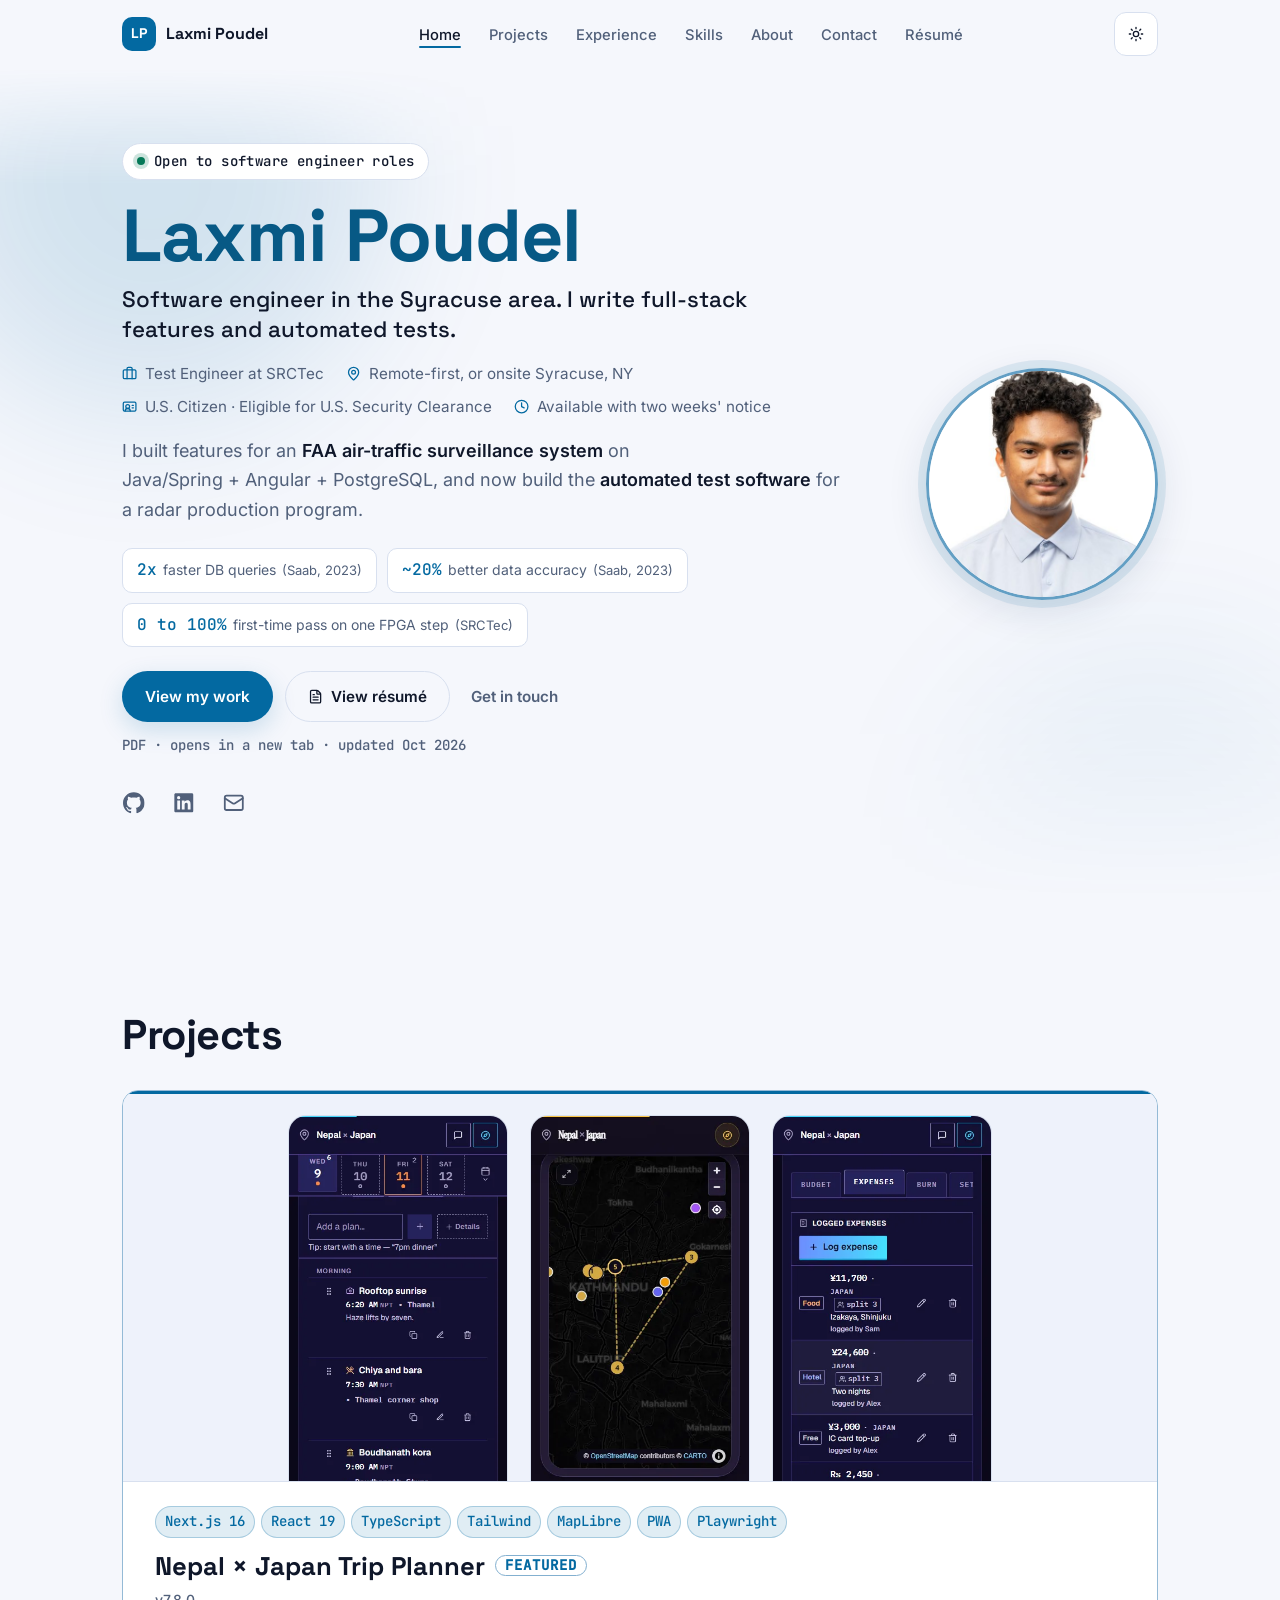
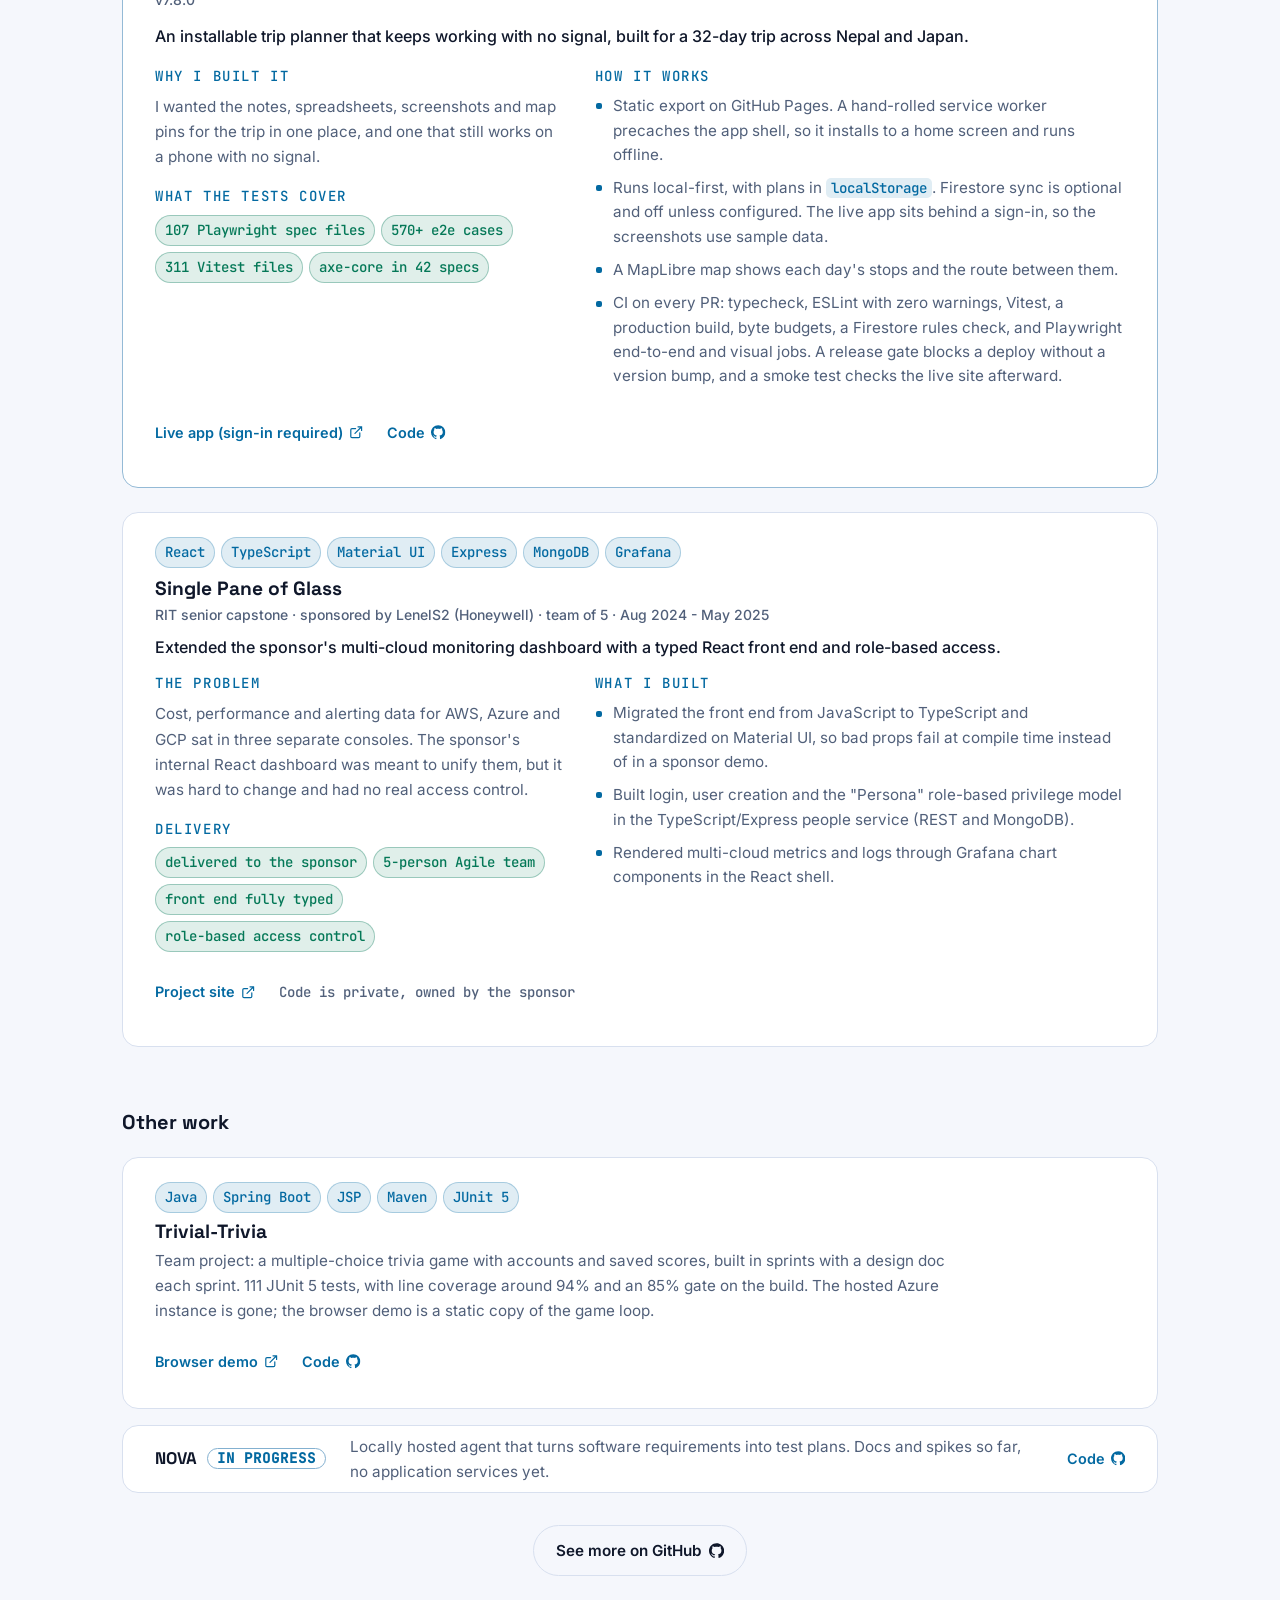
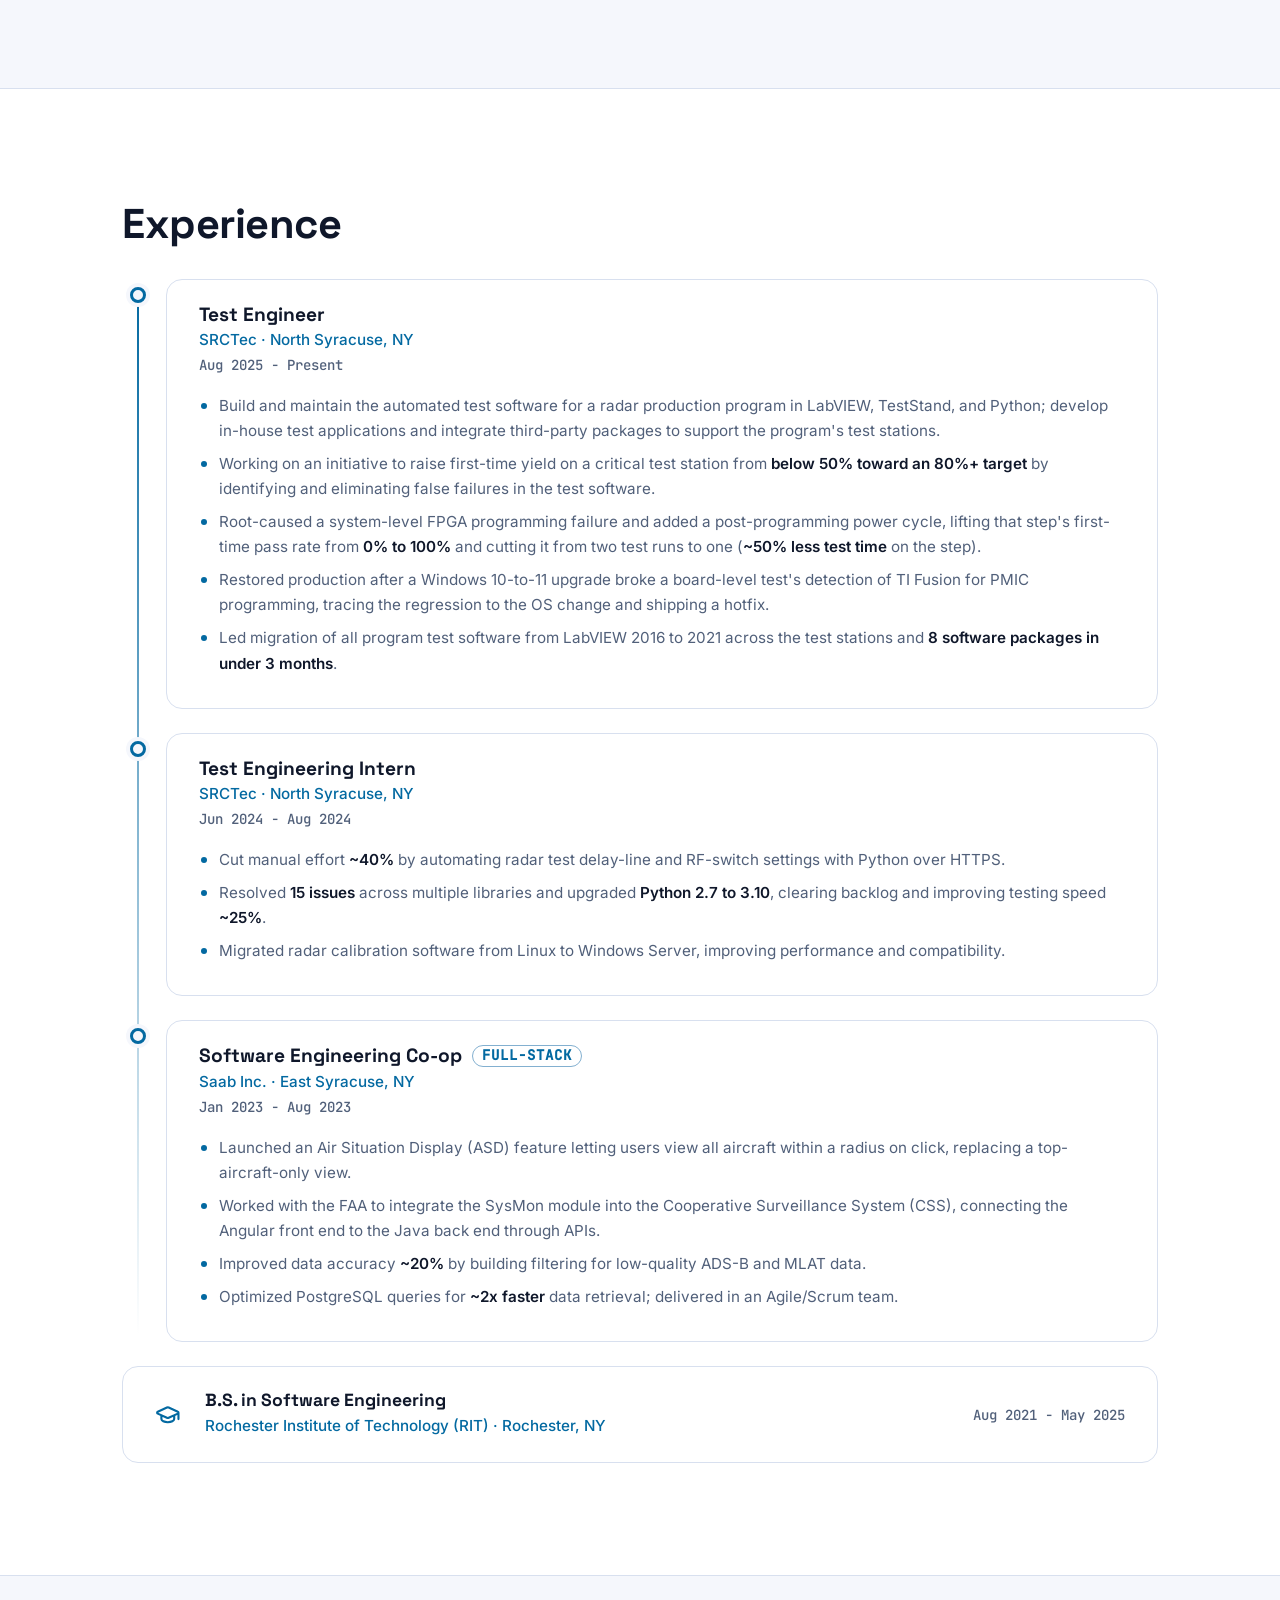
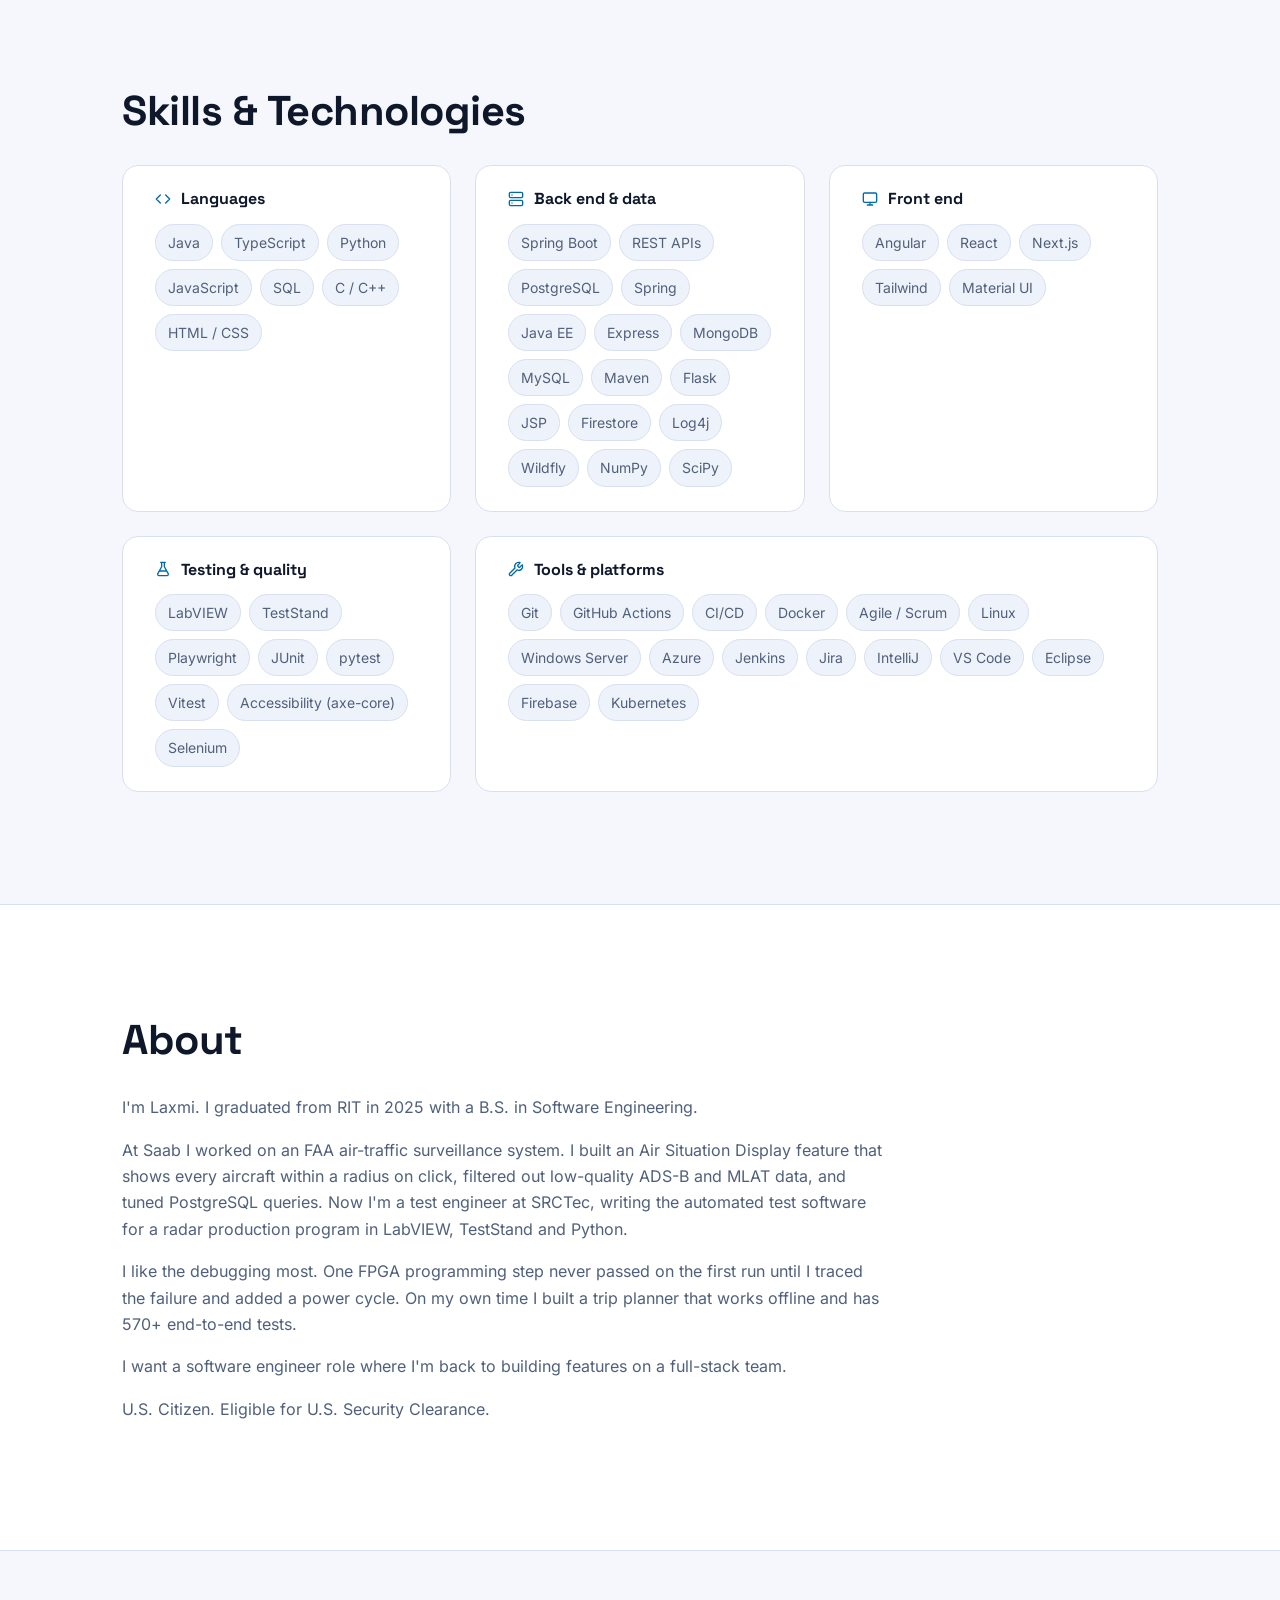
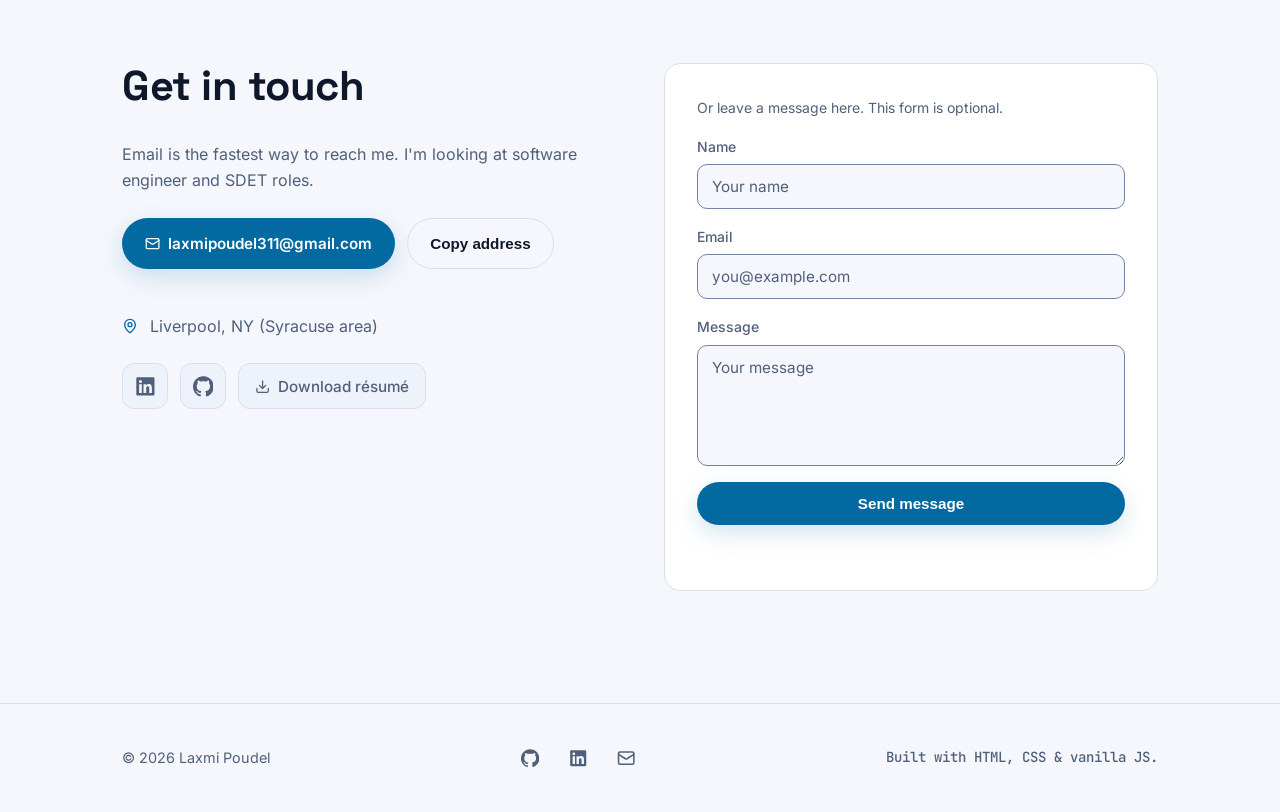
==== commit 25af1814: "Split form status and alert regions" ====
--- a/index.html
+++ b/index.html
@@ -10,7 +10,7 @@
       var d = document.documentElement;
       d.classList.add("js");
       // main.js sets window.__ready first thing; if it never loads, drop the js class so nothing stays hidden
-      setTimeout(function () { if (!window.__ready) d.classList.remove("js"); }, 6000);
+      setTimeout(function () { if (!window.__ready) d.classList.remove("js"); }, 3000);
       try {
         var t = localStorage.getItem("theme") ||
           (window.matchMedia("(prefers-color-scheme: light)").matches ? "light" : "dark");
--- a/css/styles.css
+++ b/css/styles.css
@@ -451,9 +451,10 @@
 }
 .field input::placeholder, .field textarea::placeholder { color: var(--text-muted); opacity: 1; }
 .field input:focus, .field textarea:focus { outline: none; border-color: var(--accent); box-shadow: 0 0 0 3px var(--accent-glow); }
-#msg { font-size: .9rem; min-height: 1.2em; color: var(--success); font-weight: 500; }
-#msg.error { color: var(--danger); }
-#msg a { text-decoration: underline; }
+.form-msg { font-size: .9rem; min-height: 1.2em; font-weight: 500; }
+#msg { color: var(--success); }
+#msg-err { color: var(--danger); }
+.form-msg a { text-decoration: underline; }
 #copy-status { font-size: .9rem; min-height: 1.4em; margin-bottom: var(--space-3); color: var(--text-muted); }
 #copy-status span { color: var(--text); user-select: all; }
 
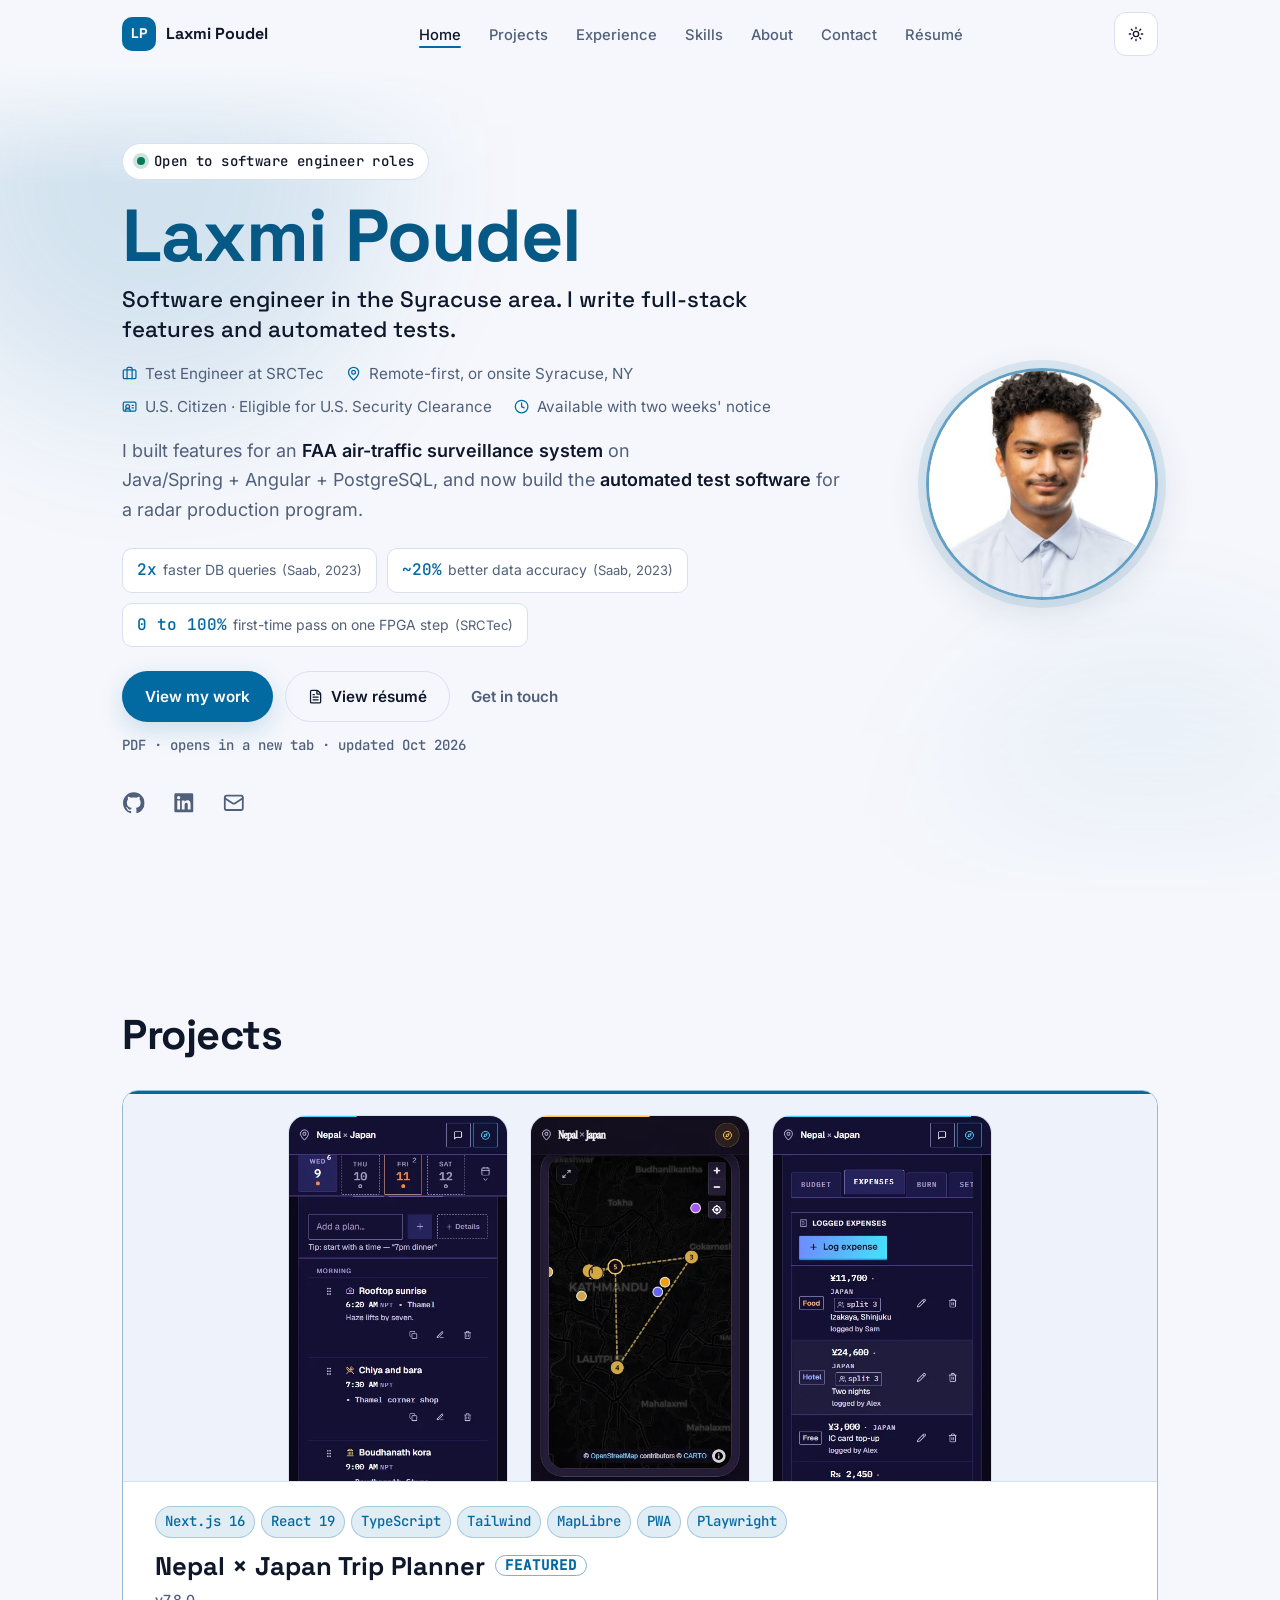
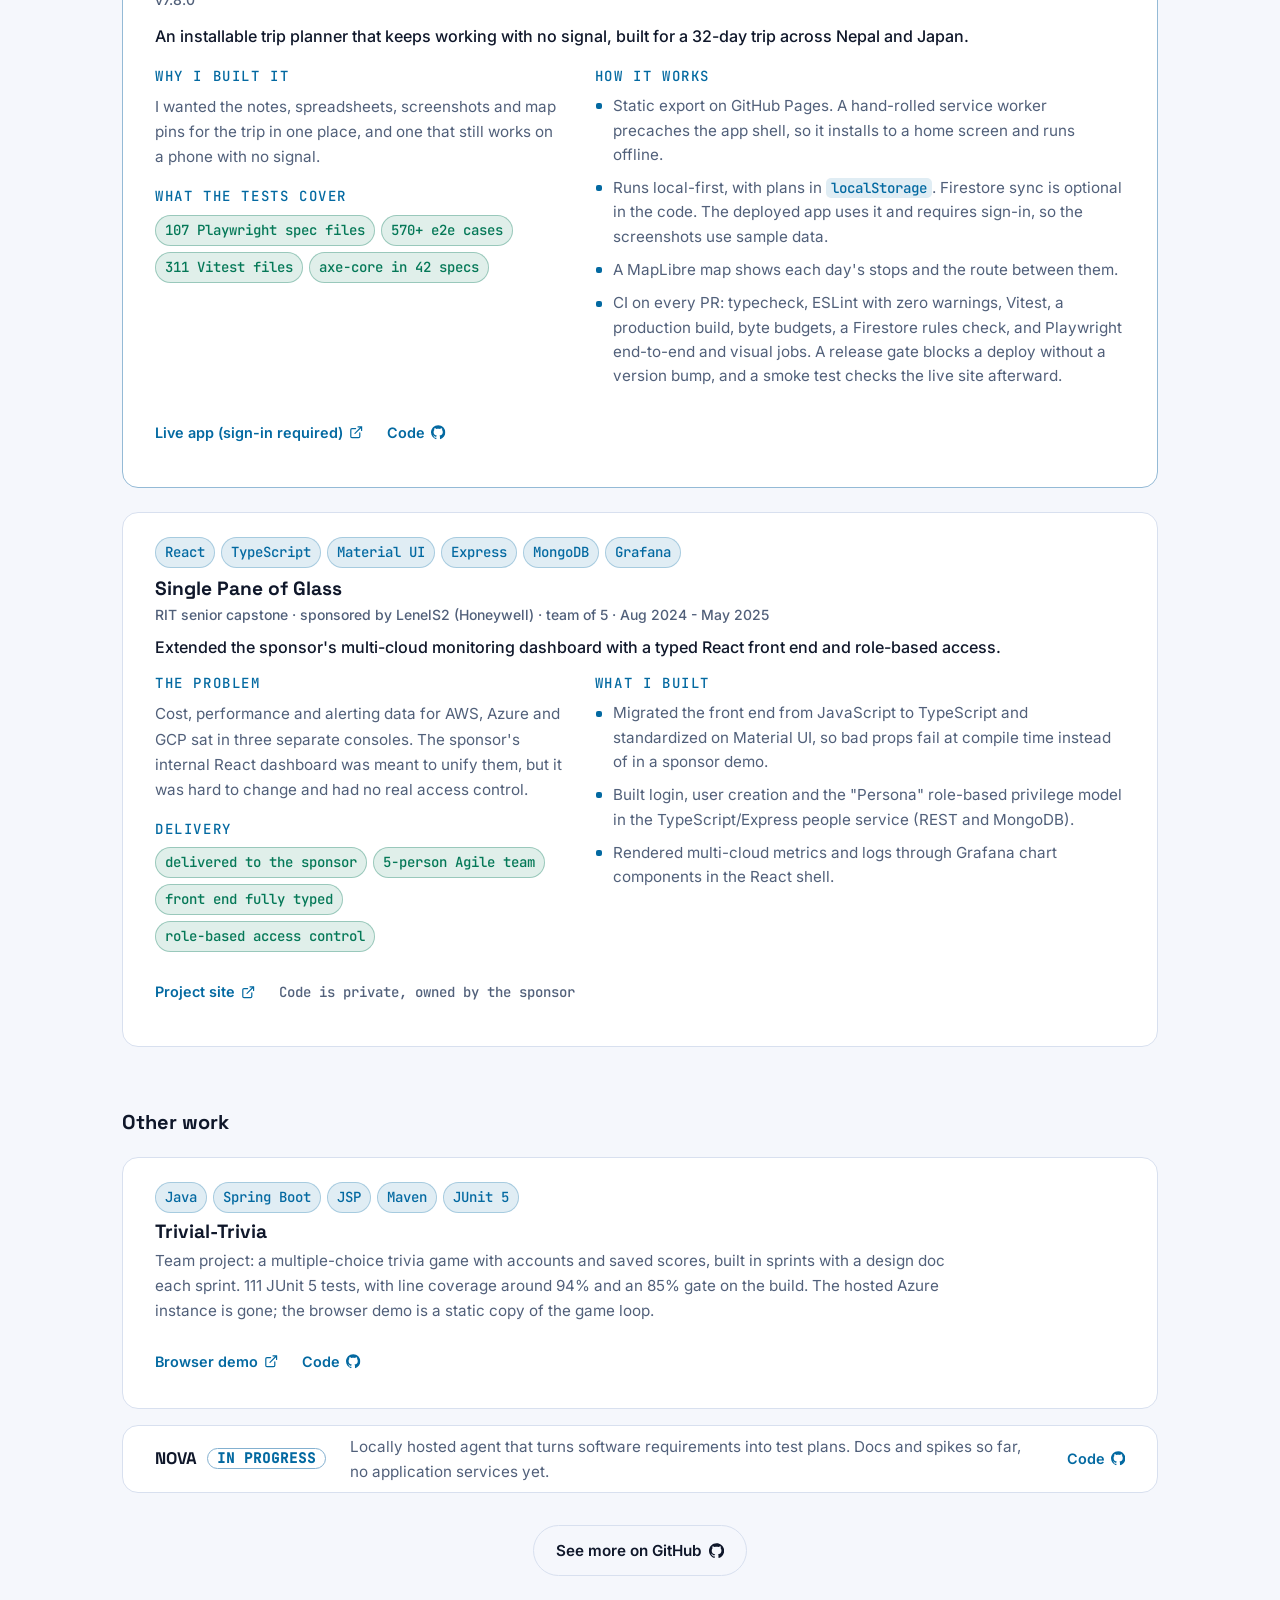
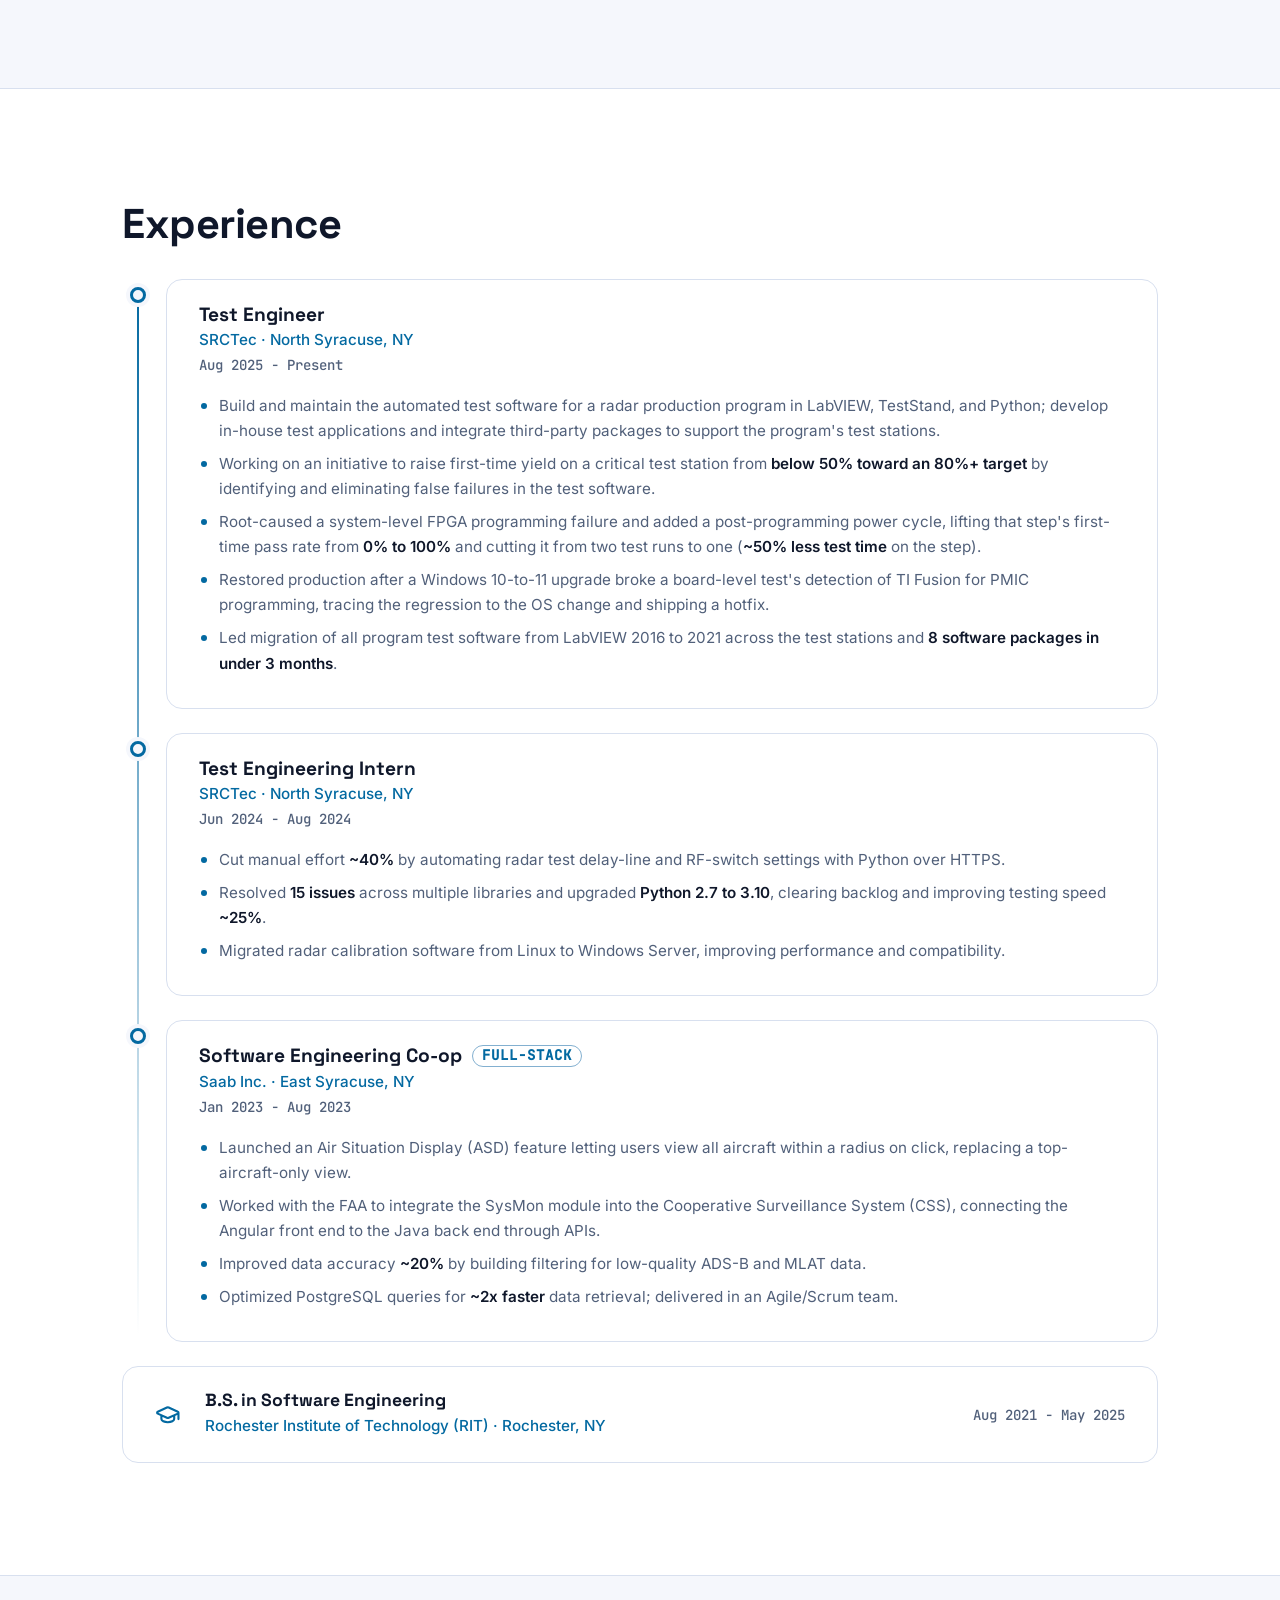
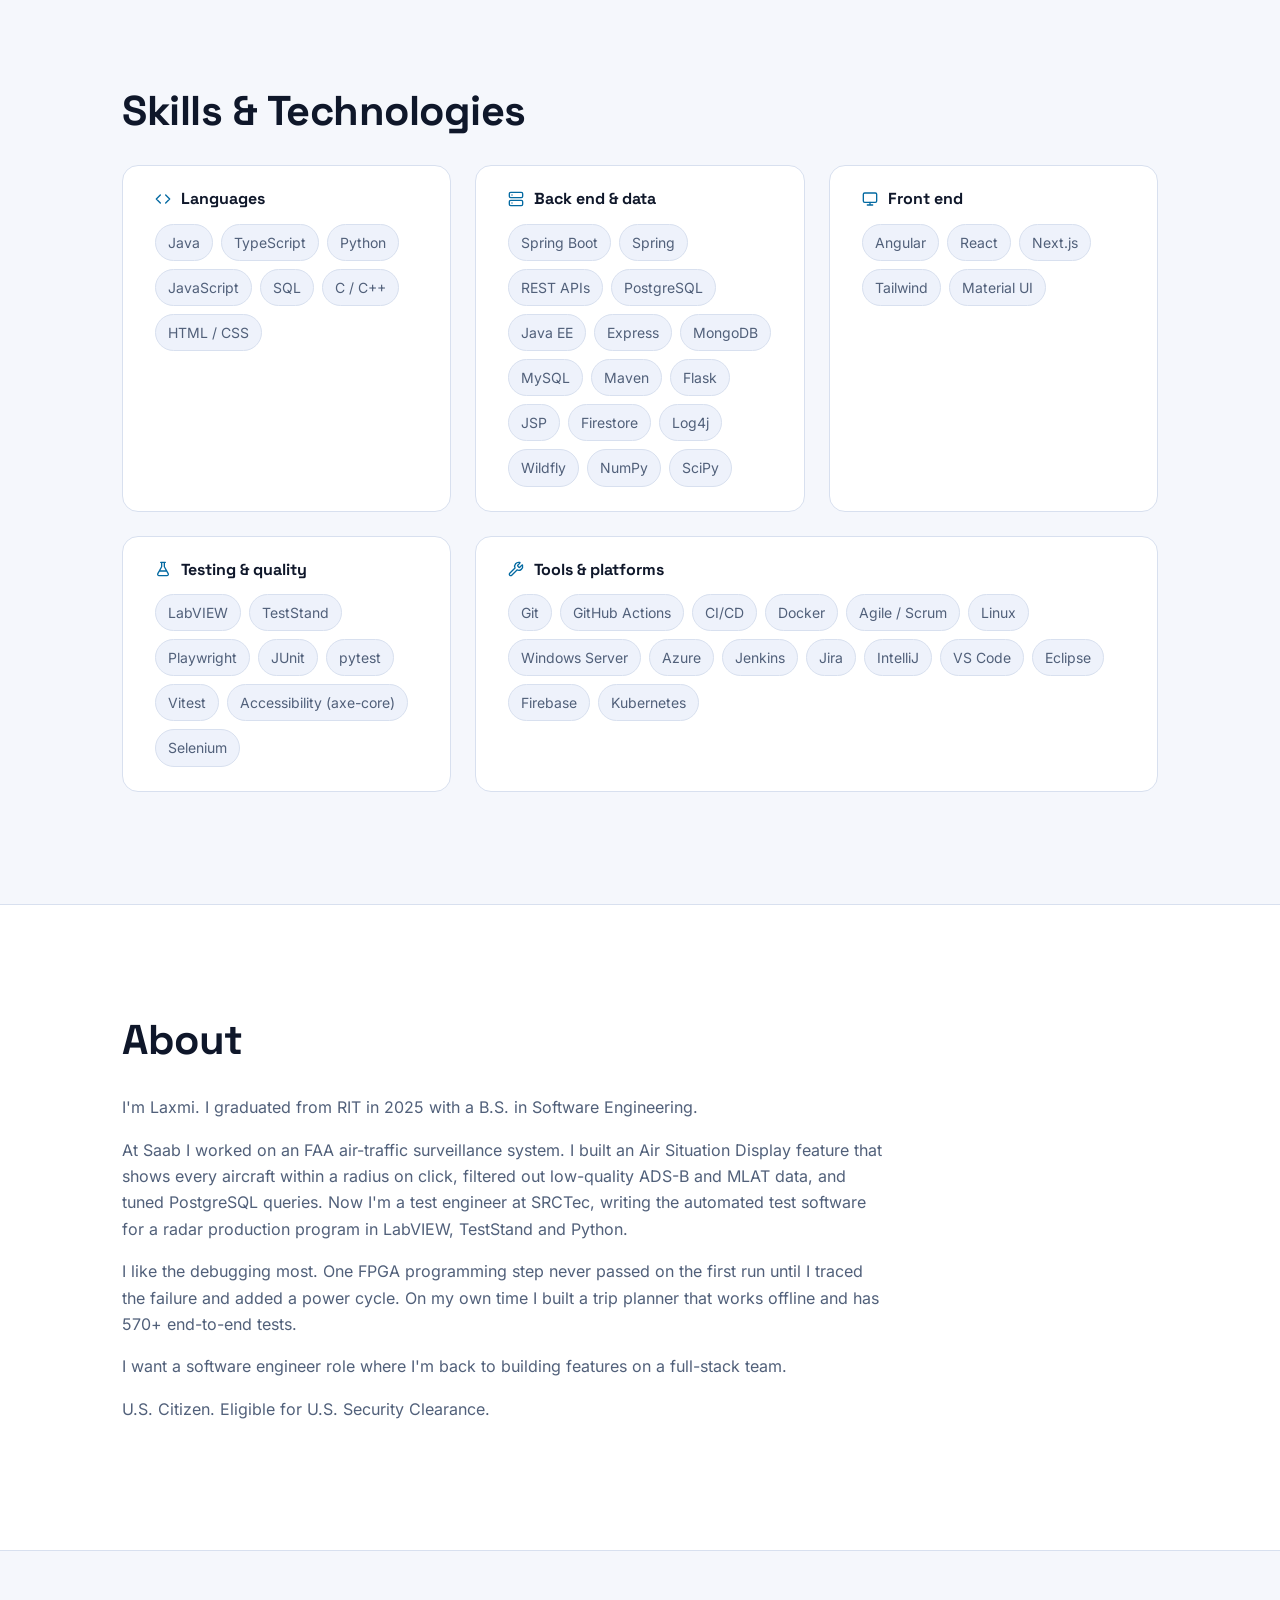
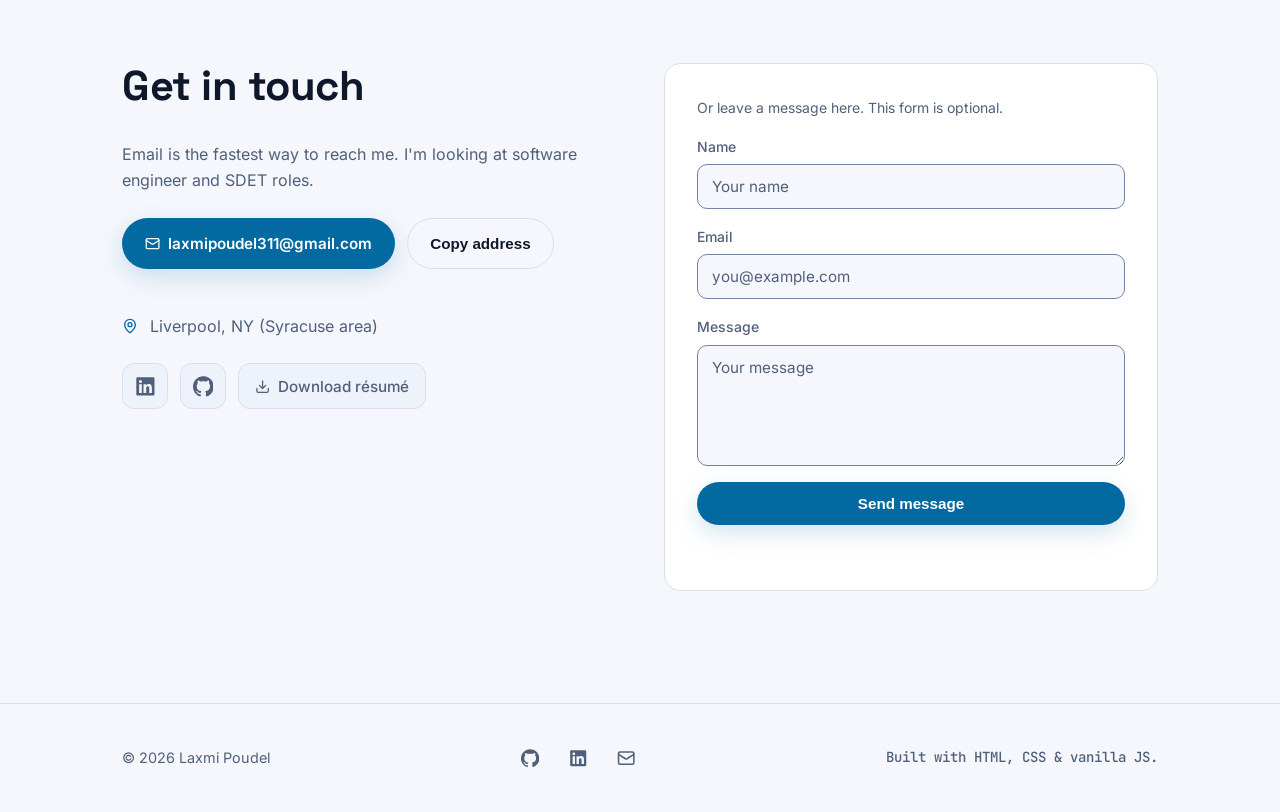
==== commit 693cba82: "Put Spring next to Spring Boot" ====
--- a/index.html
+++ b/index.html
@@ -10,7 +10,7 @@
       var d = document.documentElement;
       d.classList.add("js");
       // main.js sets window.__ready first thing; if it never loads, drop the js class so nothing stays hidden
-      setTimeout(function () { if (!window.__ready) d.classList.remove("js"); }, 3000);
+      setTimeout(function () { if (!window.__ready) d.classList.remove("js"); }, 6000);
       try {
         var t = localStorage.getItem("theme") ||
           (window.matchMedia("(prefers-color-scheme: light)").matches ? "light" : "dark");
@@ -217,7 +217,7 @@
                   <p class="case-label">How it works</p>
                   <ul class="case-list" role="list">
                     <li>Static export on GitHub Pages. A hand-rolled service worker precaches the app shell, so it installs to a home screen and runs offline.</li>
-                    <li>Runs local-first, with plans in <code>localStorage</code>. Firestore sync is optional and off unless configured. The live app sits behind a sign-in, so the screenshots use sample data.</li>
+                    <li>Runs local-first, with plans in <code>localStorage</code>. Firestore sync is optional in the code. The deployed app uses it and requires sign-in, so the screenshots use sample data.</li>
                     <li>A MapLibre map shows each day's stops and the route between them.</li>
                     <li>CI on every PR: typecheck, ESLint with zero warnings, Vitest, a production build, byte budgets, a Firestore rules check, and Playwright end-to-end and visual jobs. A release gate blocks a deploy without a version bump, and a smoke test checks the live site afterward.</li>
                   </ul>
@@ -380,7 +380,7 @@
           <div class="skill-group" data-reveal>
             <h3><svg class="i" aria-hidden="true"><use href="#i-server"/></svg> Back end &amp; data</h3>
             <ul class="chips" role="list">
-              <li>Spring Boot</li><li>REST APIs</li><li>PostgreSQL</li><li>Spring</li><li>Java EE</li><li>Express</li><li>MongoDB</li><li>MySQL</li><li>Maven</li><li>Flask</li><li>JSP</li><li>Firestore</li><li>Log4j</li><li>Wildfly</li><li>NumPy</li><li>SciPy</li>
+              <li>Spring Boot</li><li>Spring</li><li>REST APIs</li><li>PostgreSQL</li><li>Java EE</li><li>Express</li><li>MongoDB</li><li>MySQL</li><li>Maven</li><li>Flask</li><li>JSP</li><li>Firestore</li><li>Log4j</li><li>Wildfly</li><li>NumPy</li><li>SciPy</li>
             </ul>
           </div>
           <div class="skill-group" data-reveal>
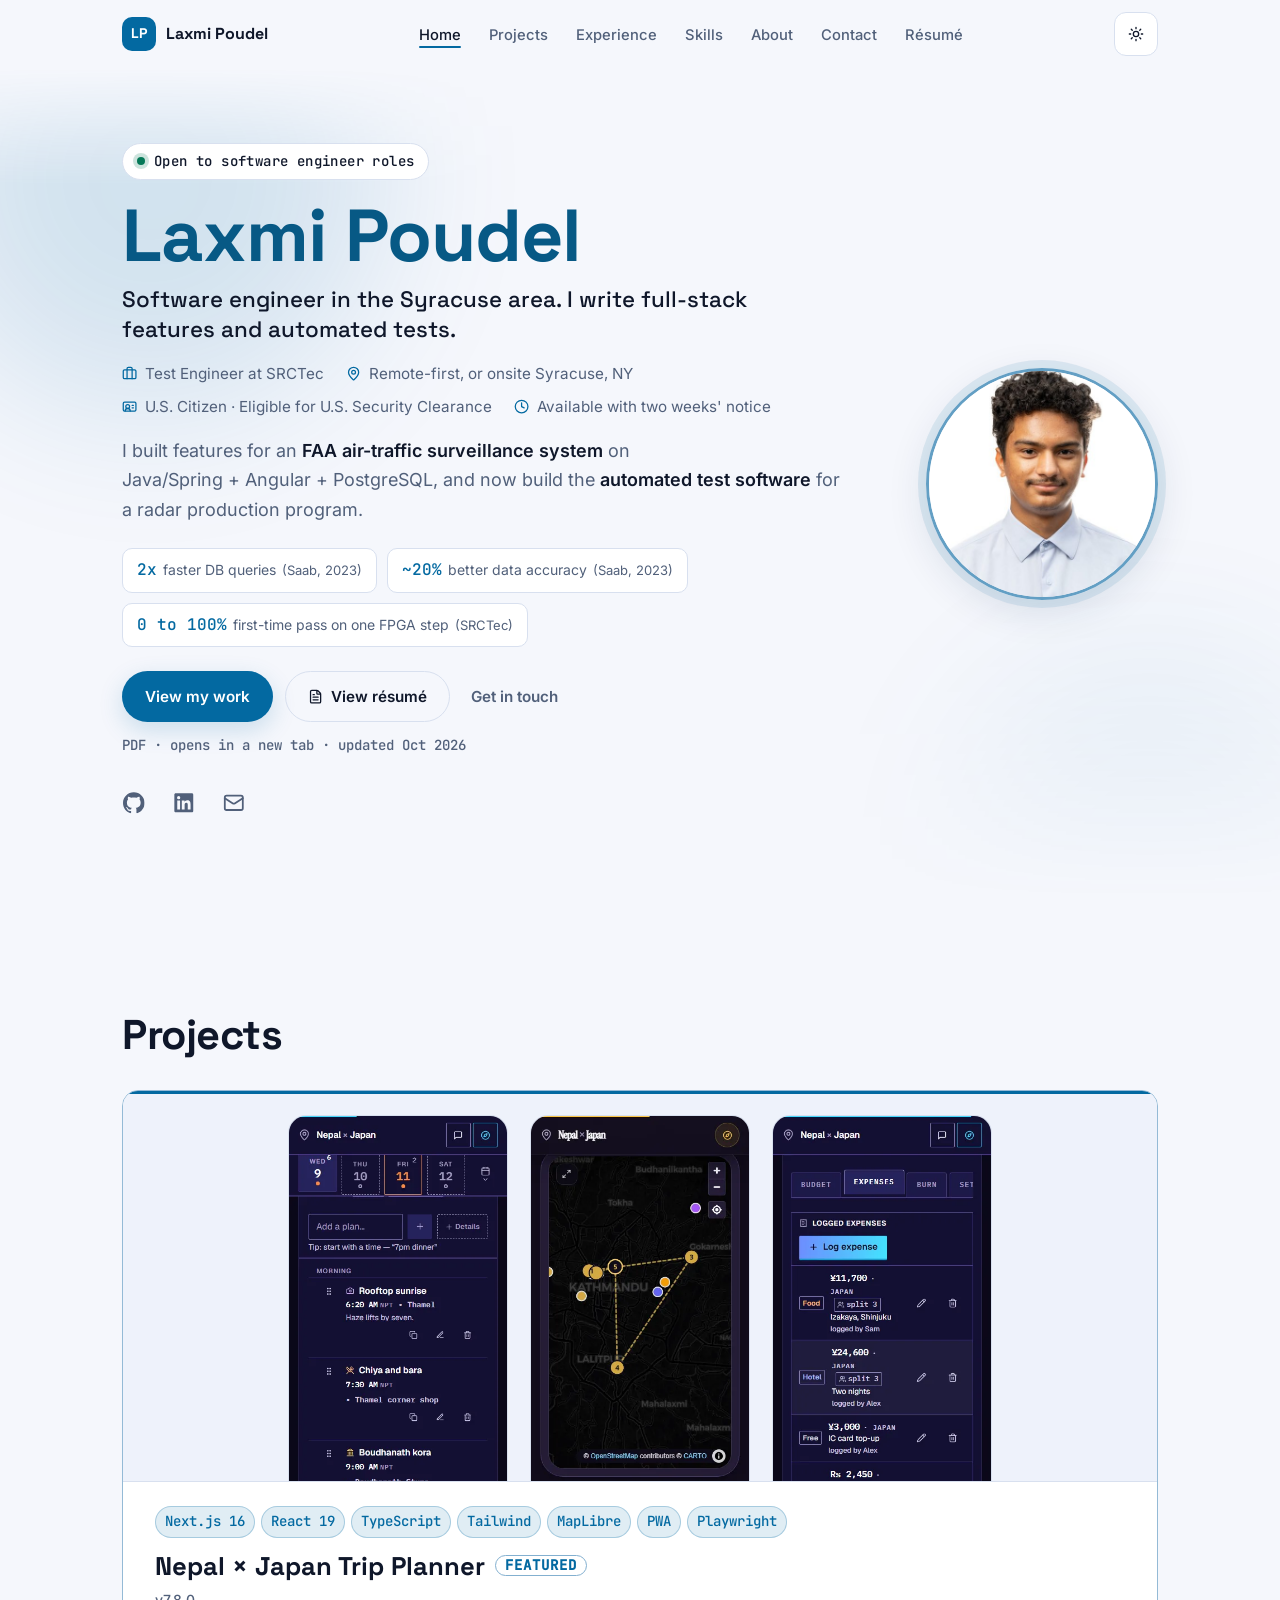
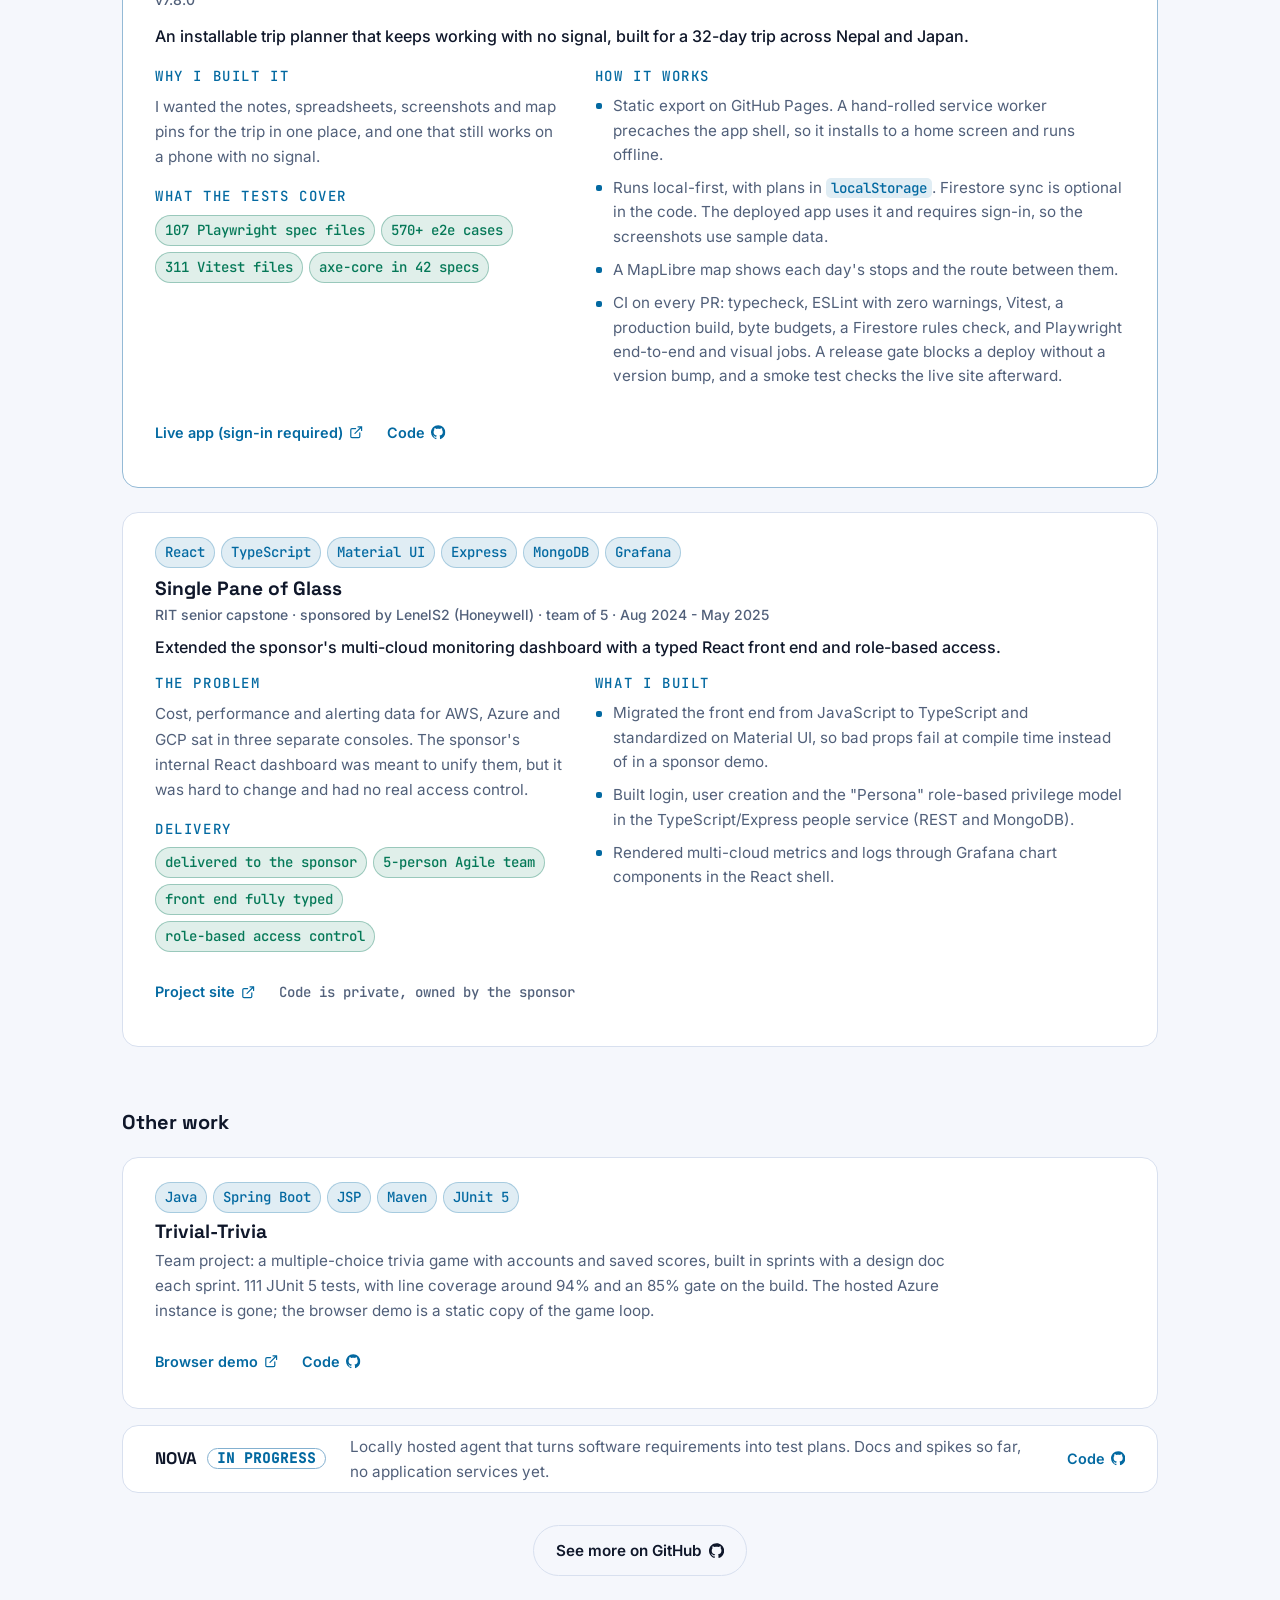
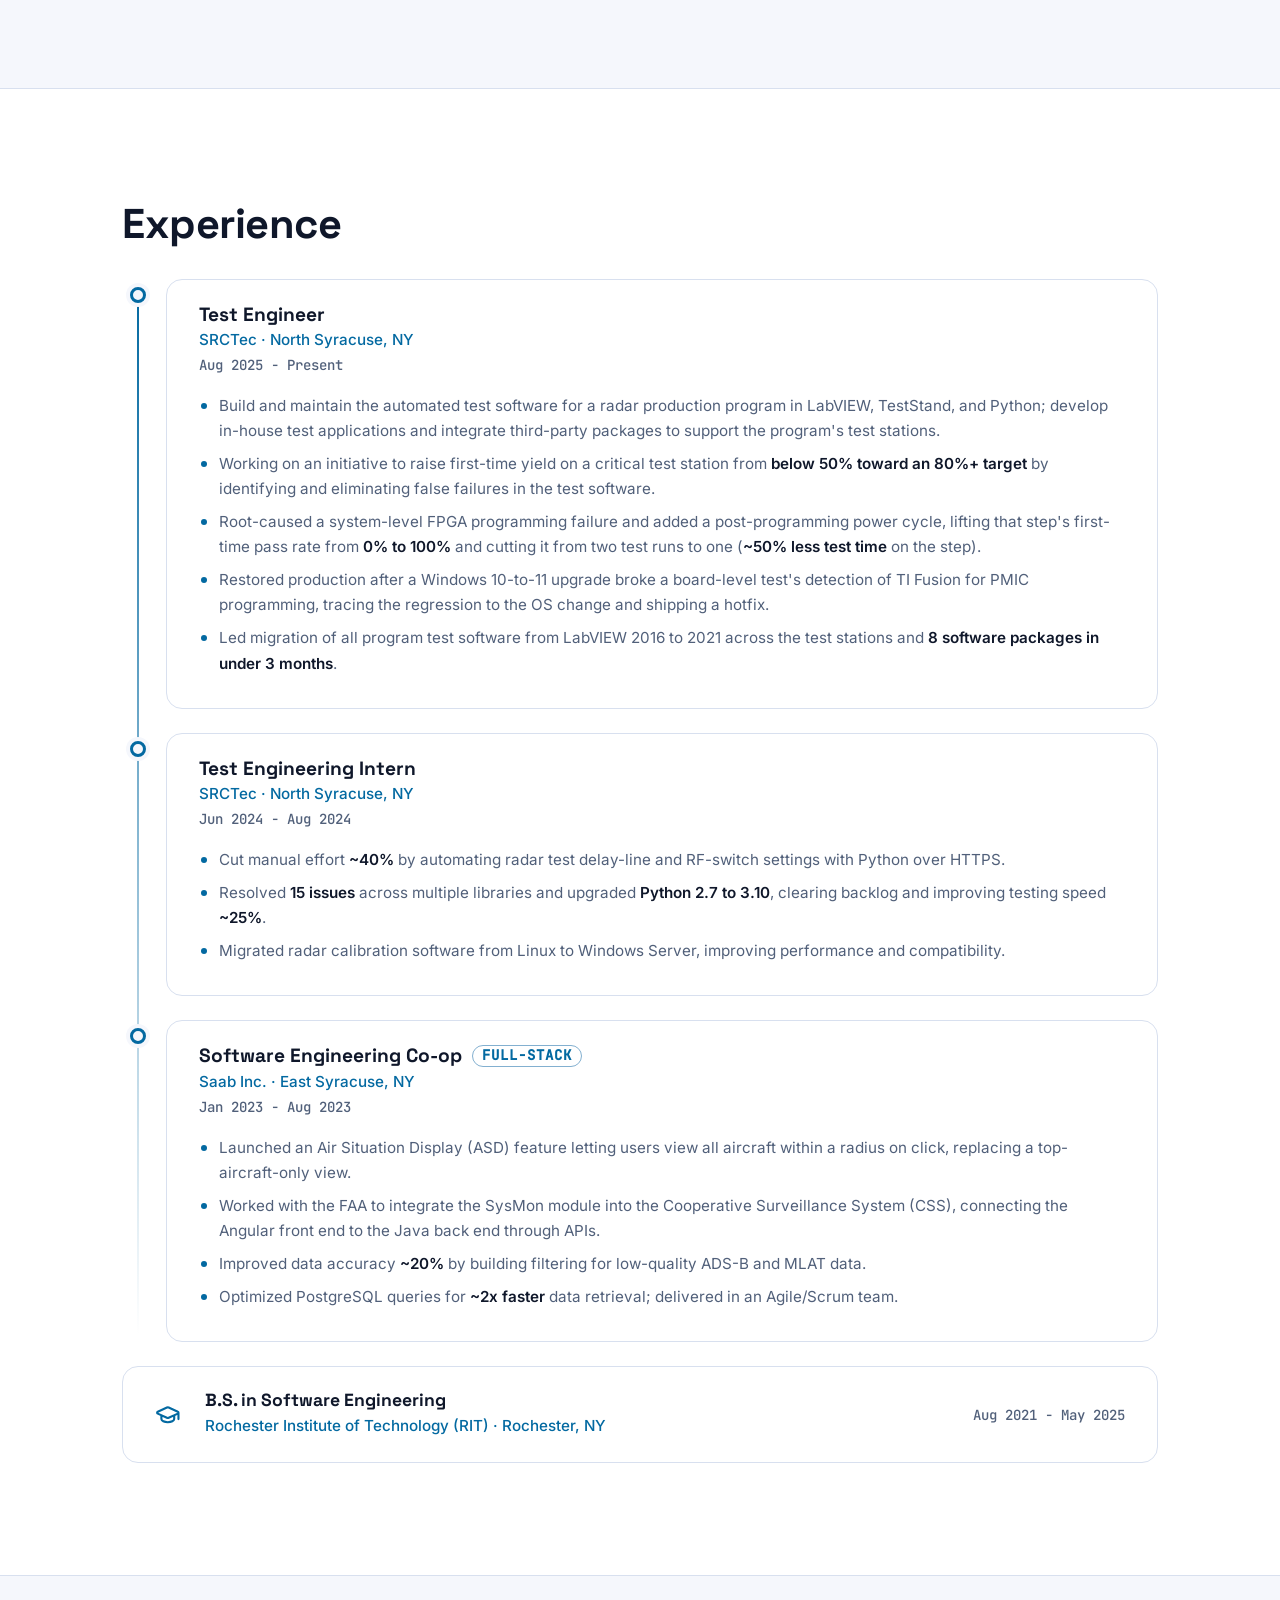
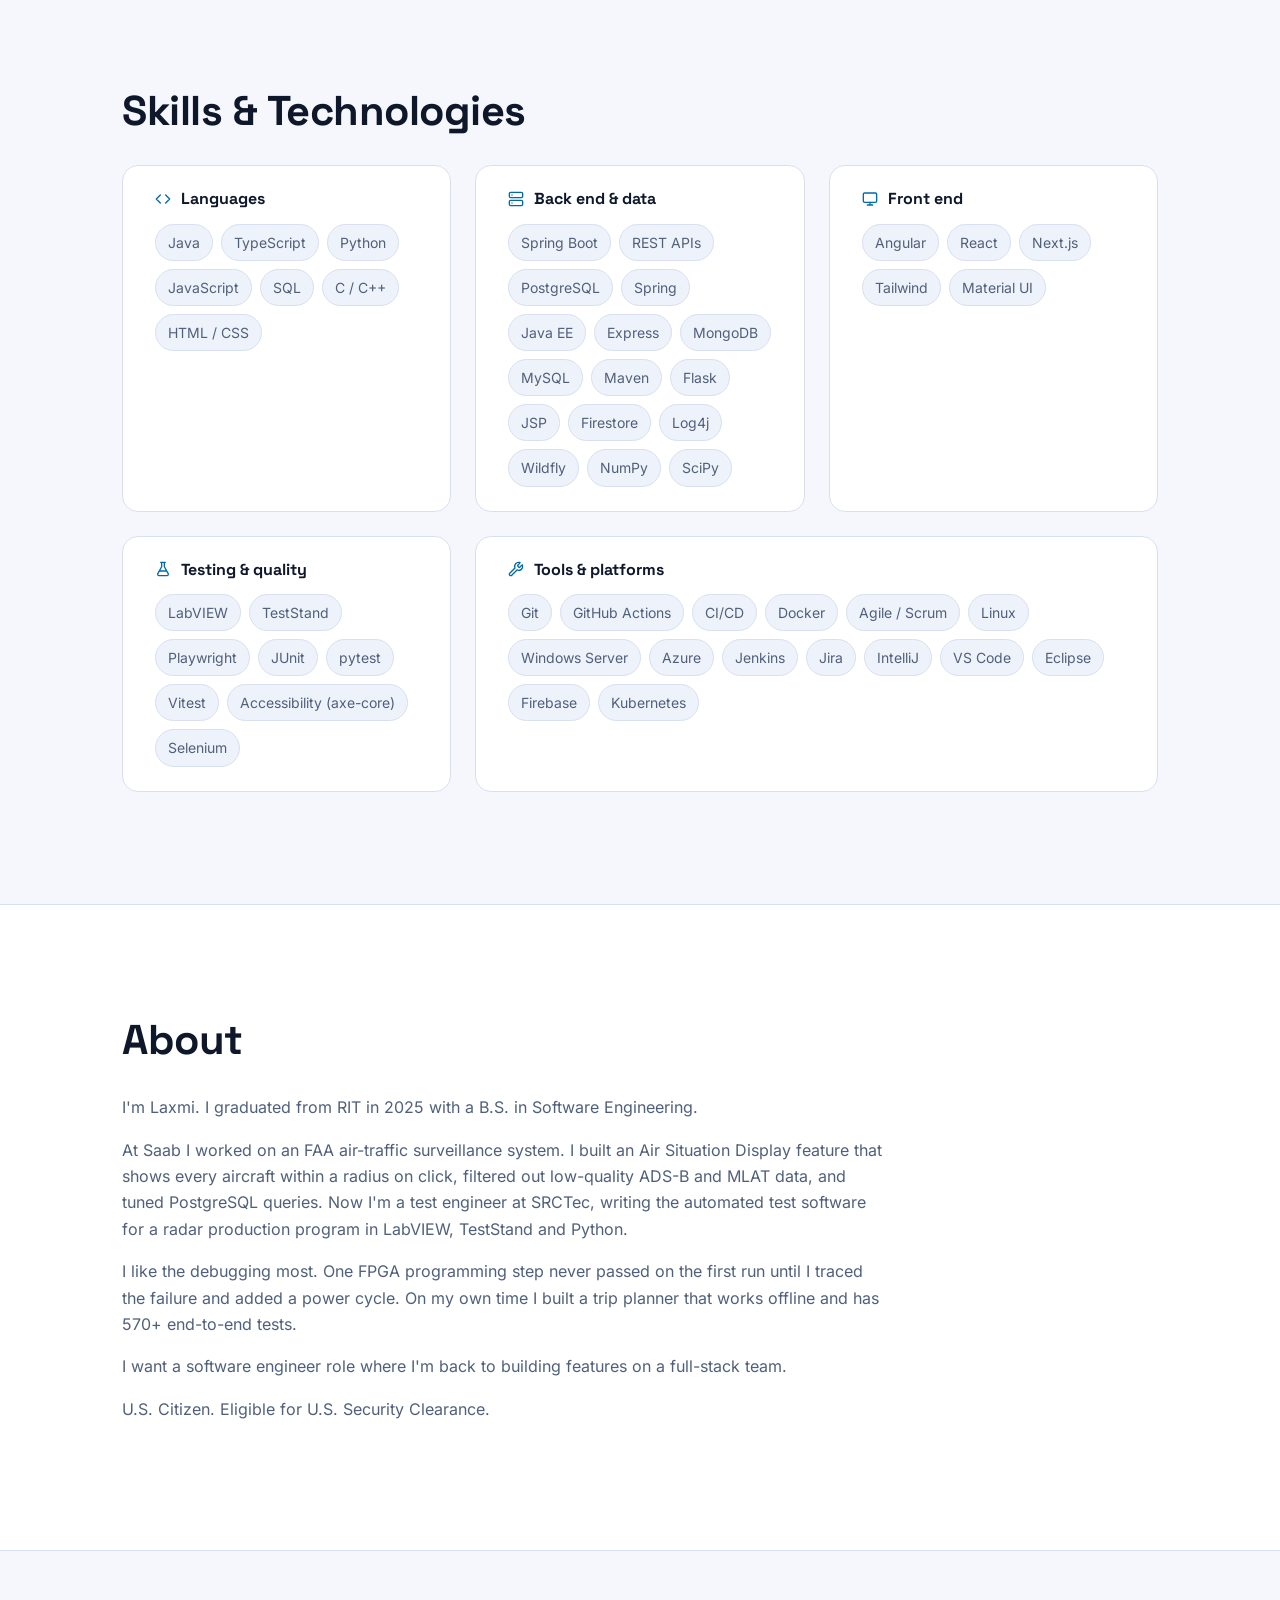
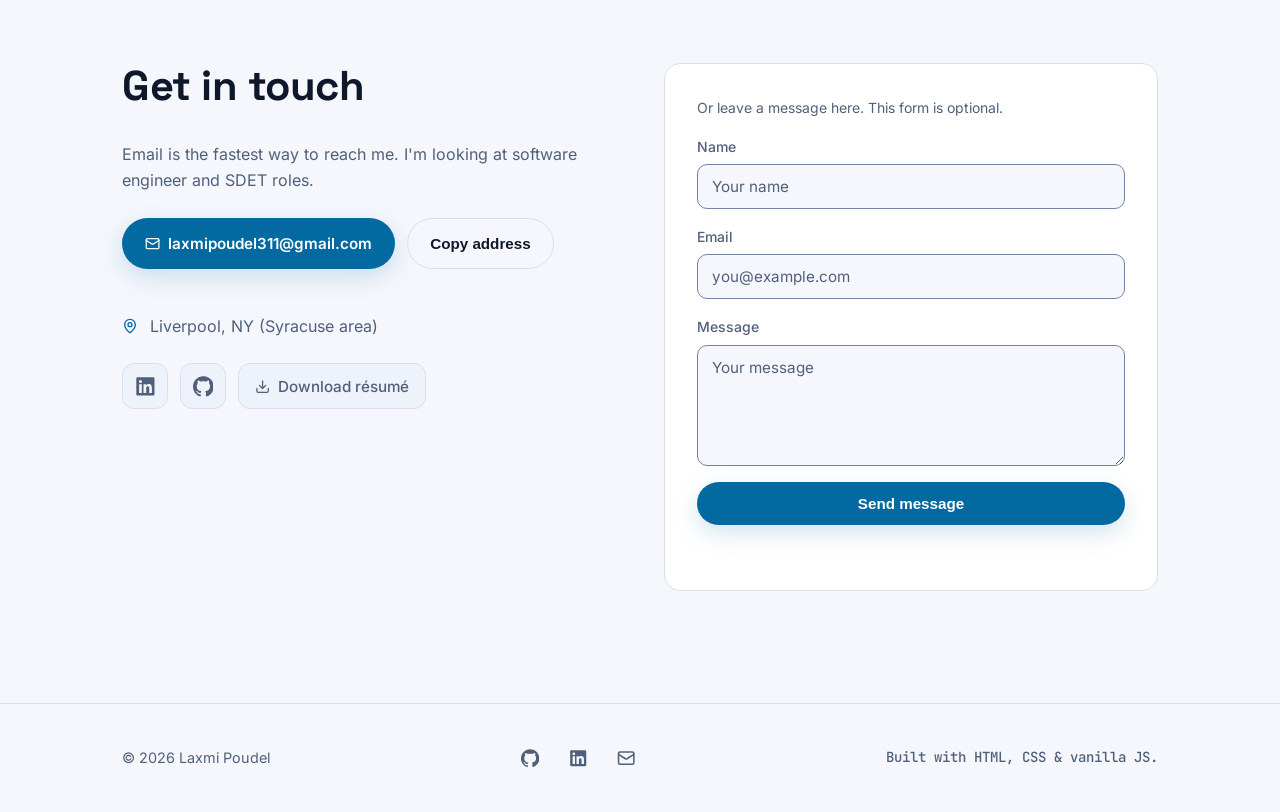
==== commit ad72869b: "Say where Firestore sync applies" ====
--- a/index.html
+++ b/index.html
@@ -380,7 +380,7 @@
           <div class="skill-group" data-reveal>
             <h3><svg class="i" aria-hidden="true"><use href="#i-server"/></svg> Back end &amp; data</h3>
             <ul class="chips" role="list">
-              <li>Spring Boot</li><li>Spring</li><li>REST APIs</li><li>PostgreSQL</li><li>Java EE</li><li>Express</li><li>MongoDB</li><li>MySQL</li><li>Maven</li><li>Flask</li><li>JSP</li><li>Firestore</li><li>Log4j</li><li>Wildfly</li><li>NumPy</li><li>SciPy</li>
+              <li>Spring Boot</li><li>REST APIs</li><li>PostgreSQL</li><li>Spring</li><li>Java EE</li><li>Express</li><li>MongoDB</li><li>MySQL</li><li>Maven</li><li>Flask</li><li>JSP</li><li>Firestore</li><li>Log4j</li><li>Wildfly</li><li>NumPy</li><li>SciPy</li>
             </ul>
           </div>
           <div class="skill-group" data-reveal>
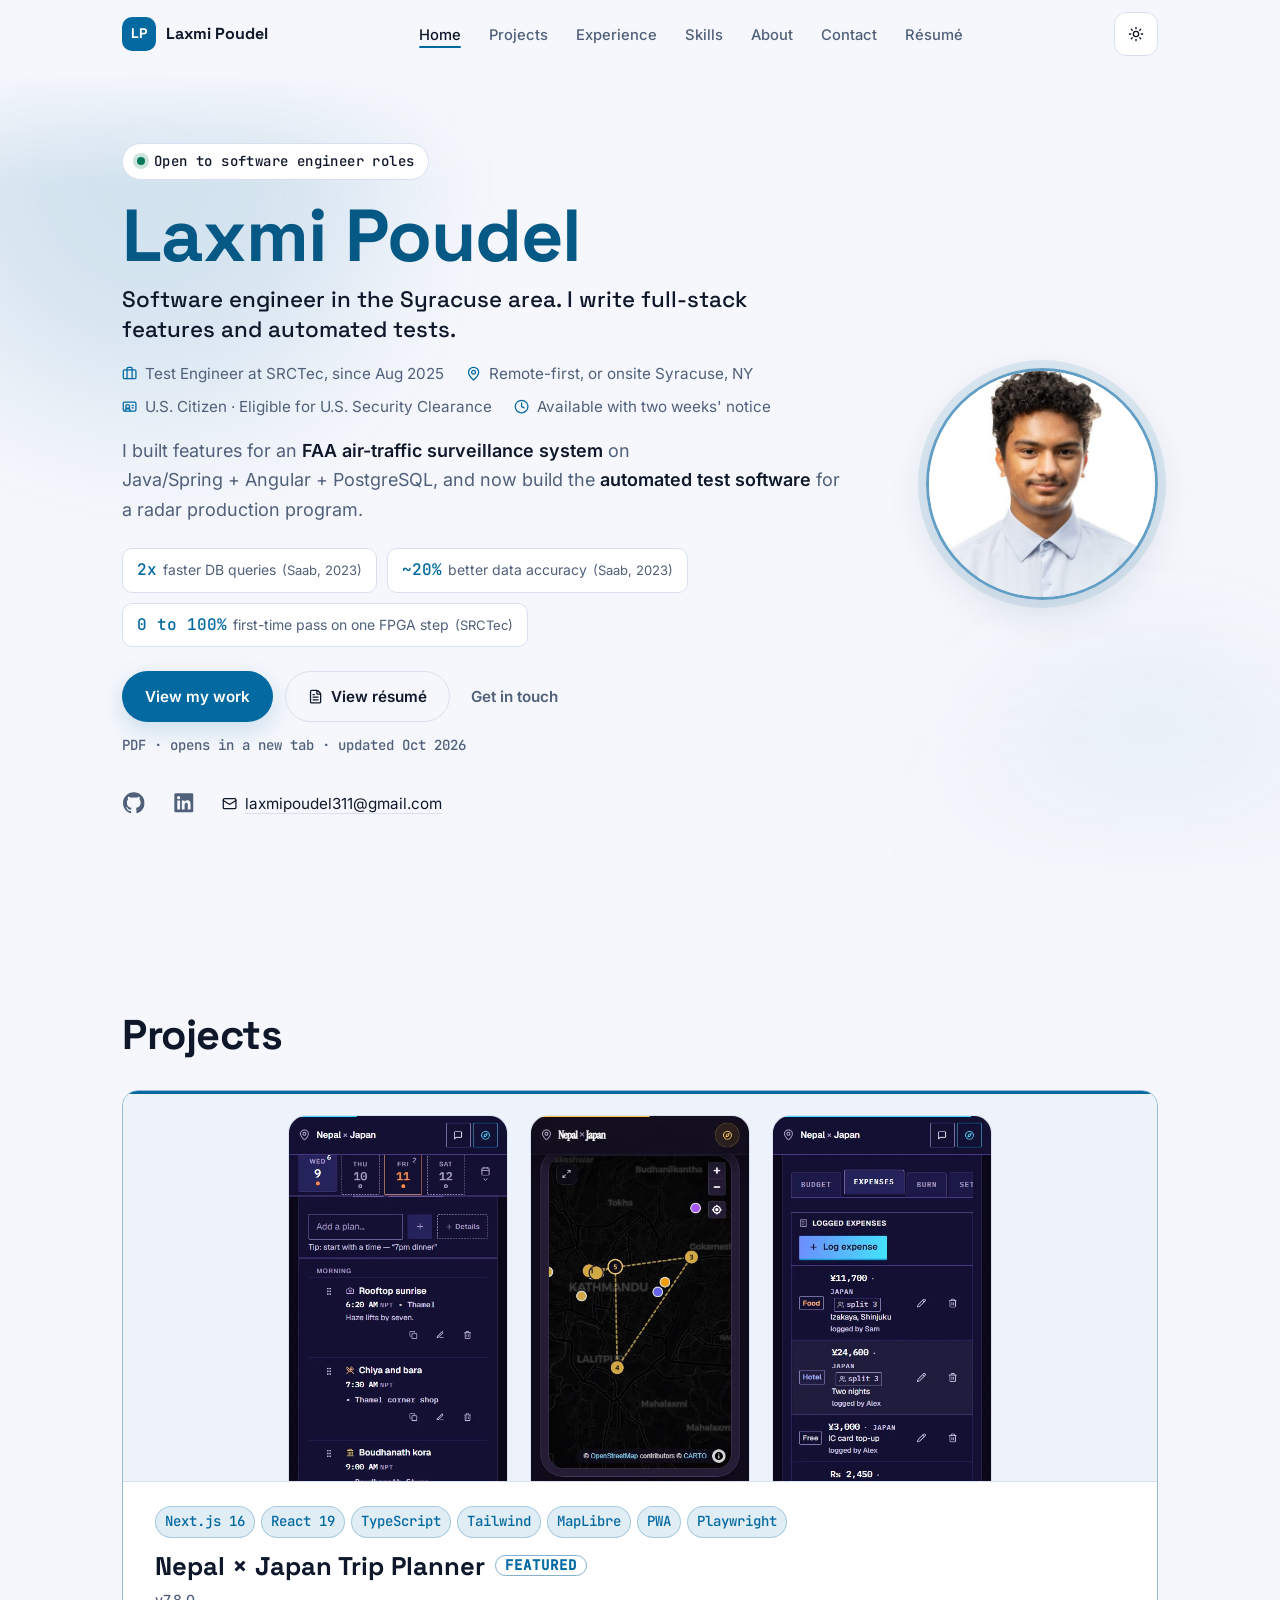
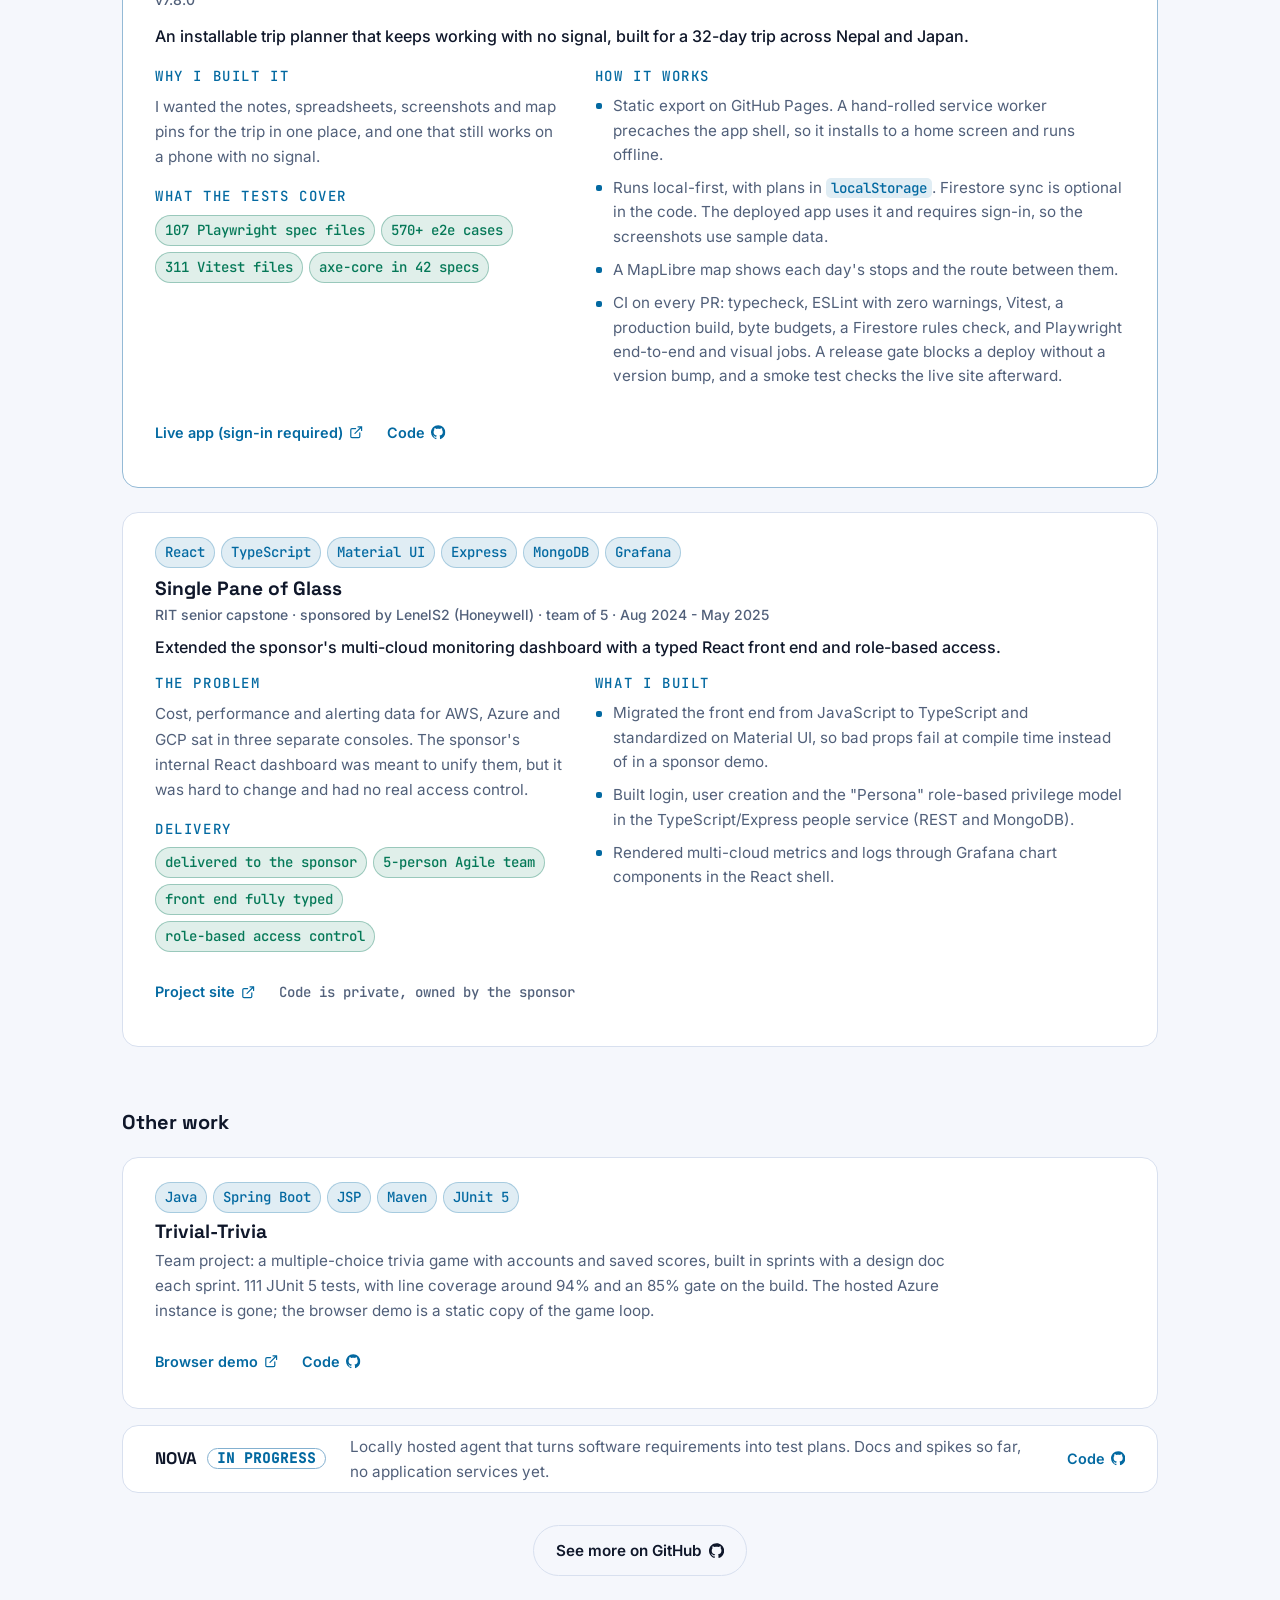
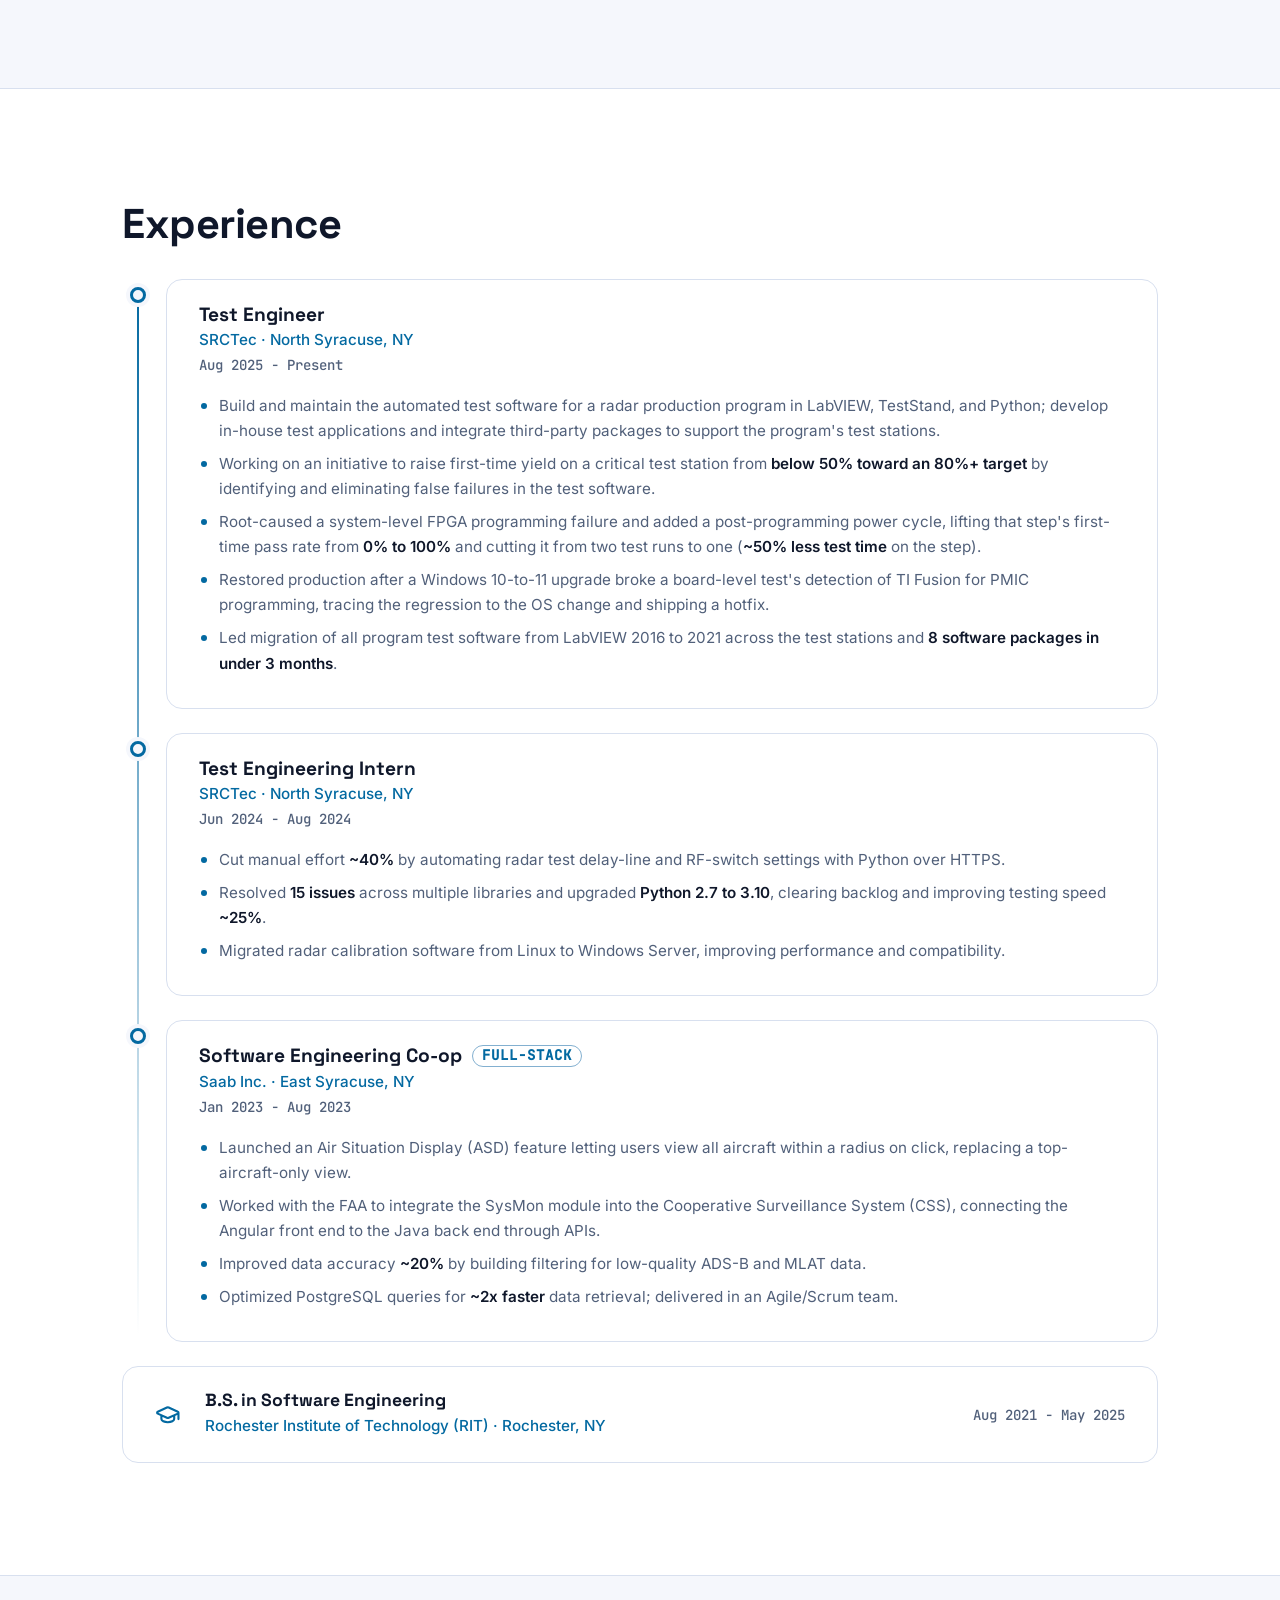
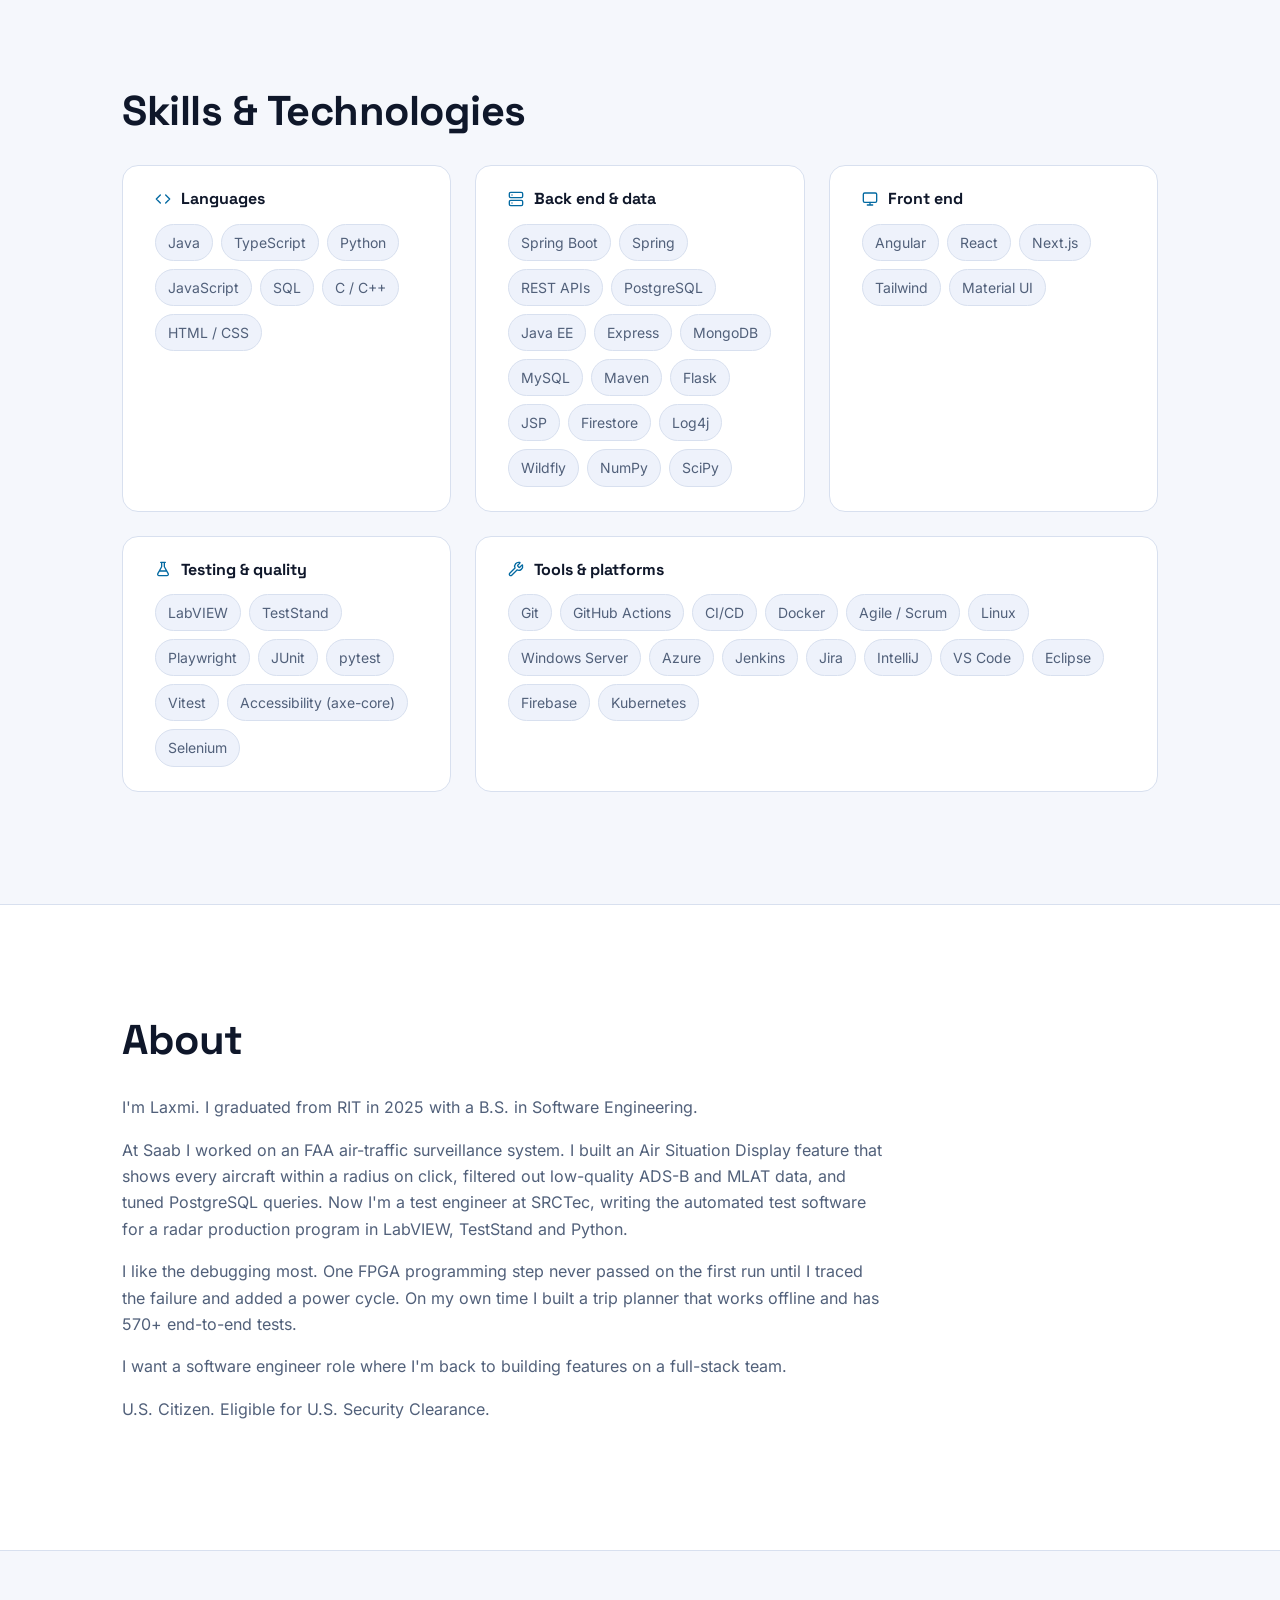
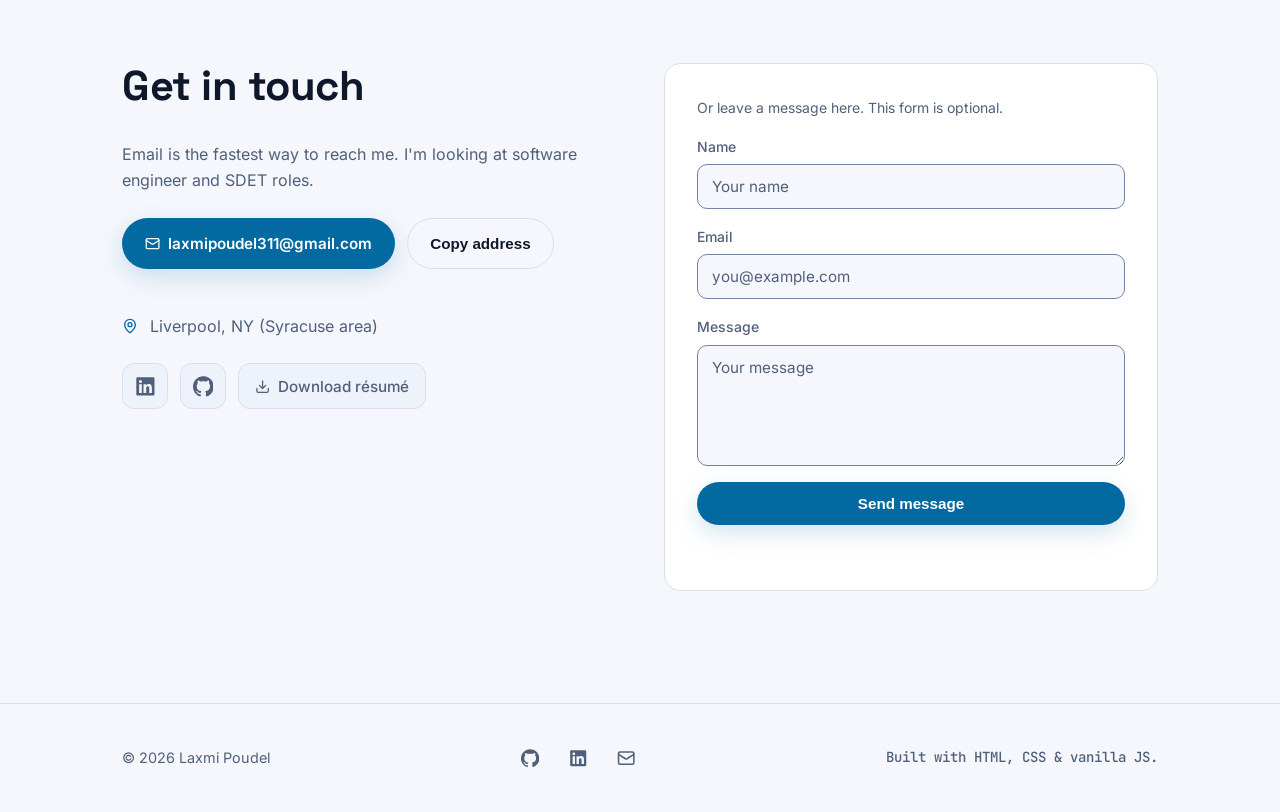
==== commit 0304863c: "Show email and start date in the hero" ====
--- a/index.html
+++ b/index.html
@@ -147,7 +147,7 @@
             Software engineer in the Syracuse area. I write full-stack features and automated tests.
           </p>
           <ul class="hero-facts" role="list">
-            <li><svg class="i" aria-hidden="true"><use href="#i-briefcase"/></svg> Test Engineer at SRCTec</li>
+            <li><svg class="i" aria-hidden="true"><use href="#i-briefcase"/></svg> Test Engineer at SRCTec, since Aug&nbsp;2025</li>
             <li><svg class="i" aria-hidden="true"><use href="#i-map-pin"/></svg> Remote-first, or onsite Syracuse,&nbsp;NY</li>
             <li><svg class="i" aria-hidden="true"><use href="#i-id-card"/></svg> U.S. Citizen &middot; Eligible for U.S. Security Clearance</li>
             <li><svg class="i" aria-hidden="true"><use href="#i-clock"/></svg> Available with two weeks' notice</li>
@@ -175,7 +175,7 @@
           <div class="hero-socials">
             <a href="https://github.com/Powan55" target="_blank" rel="noopener noreferrer" aria-label="GitHub"><svg class="i" aria-hidden="true"><use href="#i-github"/></svg></a>
             <a href="https://www.linkedin.com/in/laxmi-poudel-b8379b166/" target="_blank" rel="noopener noreferrer" aria-label="LinkedIn"><svg class="i" aria-hidden="true"><use href="#i-linkedin"/></svg></a>
-            <a href="mailto:laxmipoudel311@gmail.com" aria-label="Email"><svg class="i" aria-hidden="true"><use href="#i-mail"/></svg></a>
+            <a class="hero-email" href="mailto:laxmipoudel311@gmail.com"><svg class="i" aria-hidden="true"><use href="#i-mail"/></svg> laxmipoudel311@gmail.com</a>
           </div>
         </div>
       </div>
@@ -380,7 +380,7 @@
           <div class="skill-group" data-reveal>
             <h3><svg class="i" aria-hidden="true"><use href="#i-server"/></svg> Back end &amp; data</h3>
             <ul class="chips" role="list">
-              <li>Spring Boot</li><li>REST APIs</li><li>PostgreSQL</li><li>Spring</li><li>Java EE</li><li>Express</li><li>MongoDB</li><li>MySQL</li><li>Maven</li><li>Flask</li><li>JSP</li><li>Firestore</li><li>Log4j</li><li>Wildfly</li><li>NumPy</li><li>SciPy</li>
+              <li>Spring Boot</li><li>Spring</li><li>REST APIs</li><li>PostgreSQL</li><li>Java EE</li><li>Express</li><li>MongoDB</li><li>MySQL</li><li>Maven</li><li>Flask</li><li>JSP</li><li>Firestore</li><li>Log4j</li><li>Wildfly</li><li>NumPy</li><li>SciPy</li>
             </ul>
           </div>
           <div class="skill-group" data-reveal>
--- a/css/styles.css
+++ b/css/styles.css
@@ -259,6 +259,8 @@
 .hero-socials a { display: grid; place-items: center; width: 44px; height: 44px; }
 .hero-socials a { transition: color .2s ease, transform .2s ease; }
 .hero-socials a:hover { color: var(--accent); transform: translateY(-3px); }
+.hero-socials a.hero-email { width: auto; display: inline-flex; gap: 8px; padding-inline: 10px; font-size: .95rem; color: var(--text); text-decoration: underline; text-decoration-color: var(--border); text-underline-offset: 4px; }
+.hero-socials a.hero-email:hover { text-decoration-color: currentColor; }
 
 .section { padding-block: clamp(4rem, 10vw, 7rem); }
 .section-alt { background: var(--bg-elev); border-block: 1px solid var(--border); }
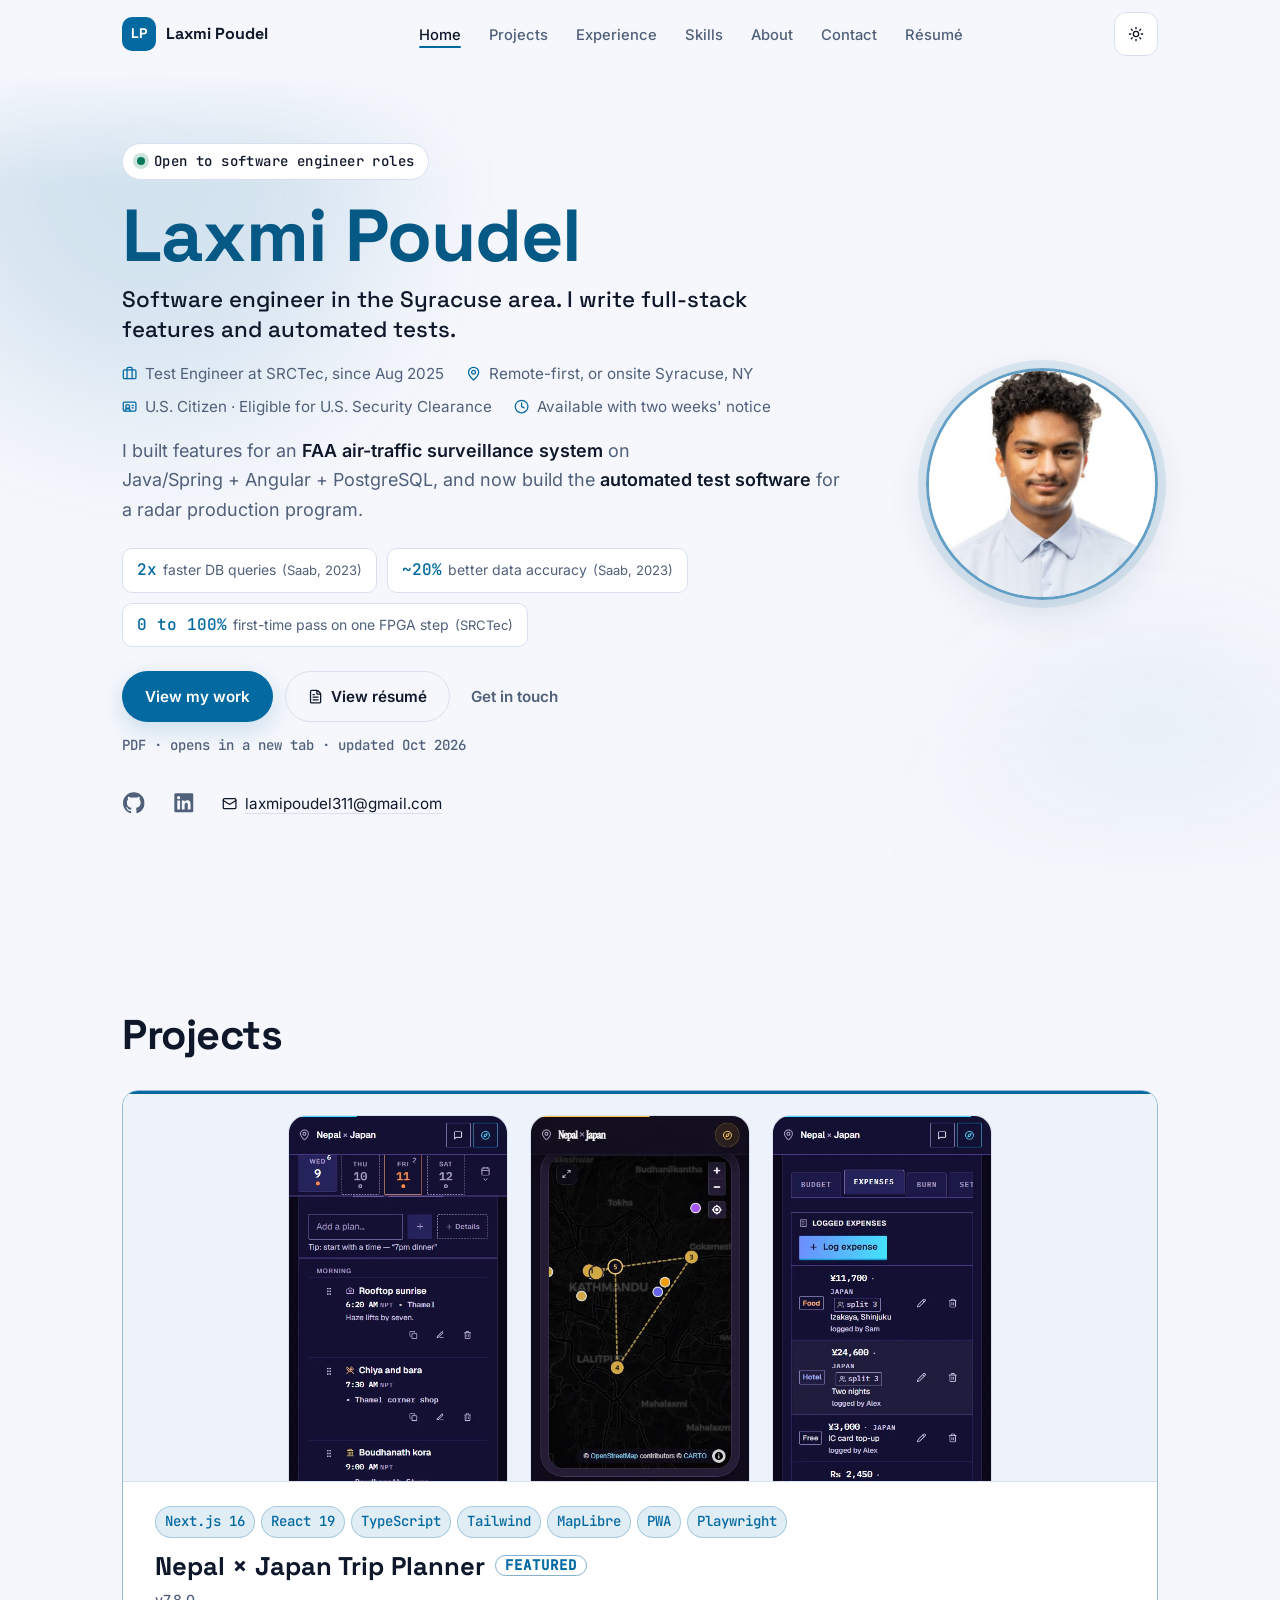
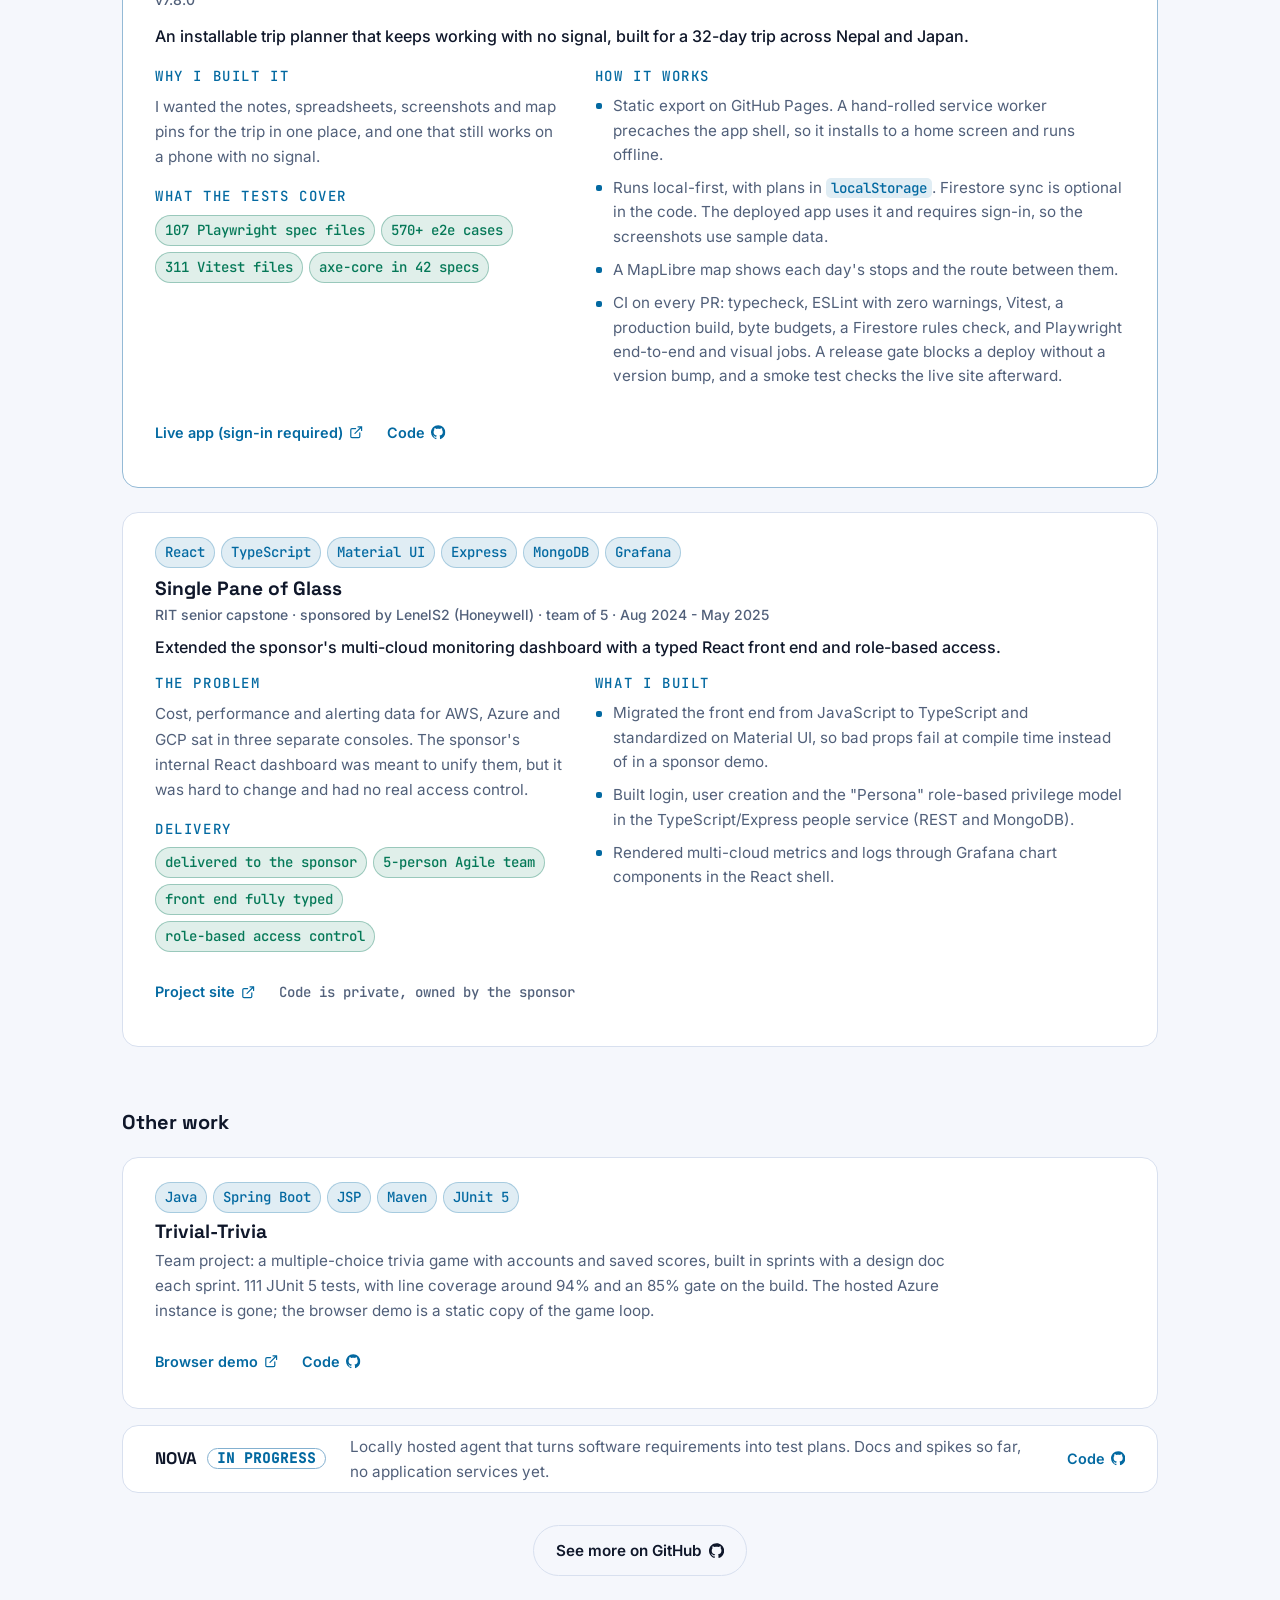
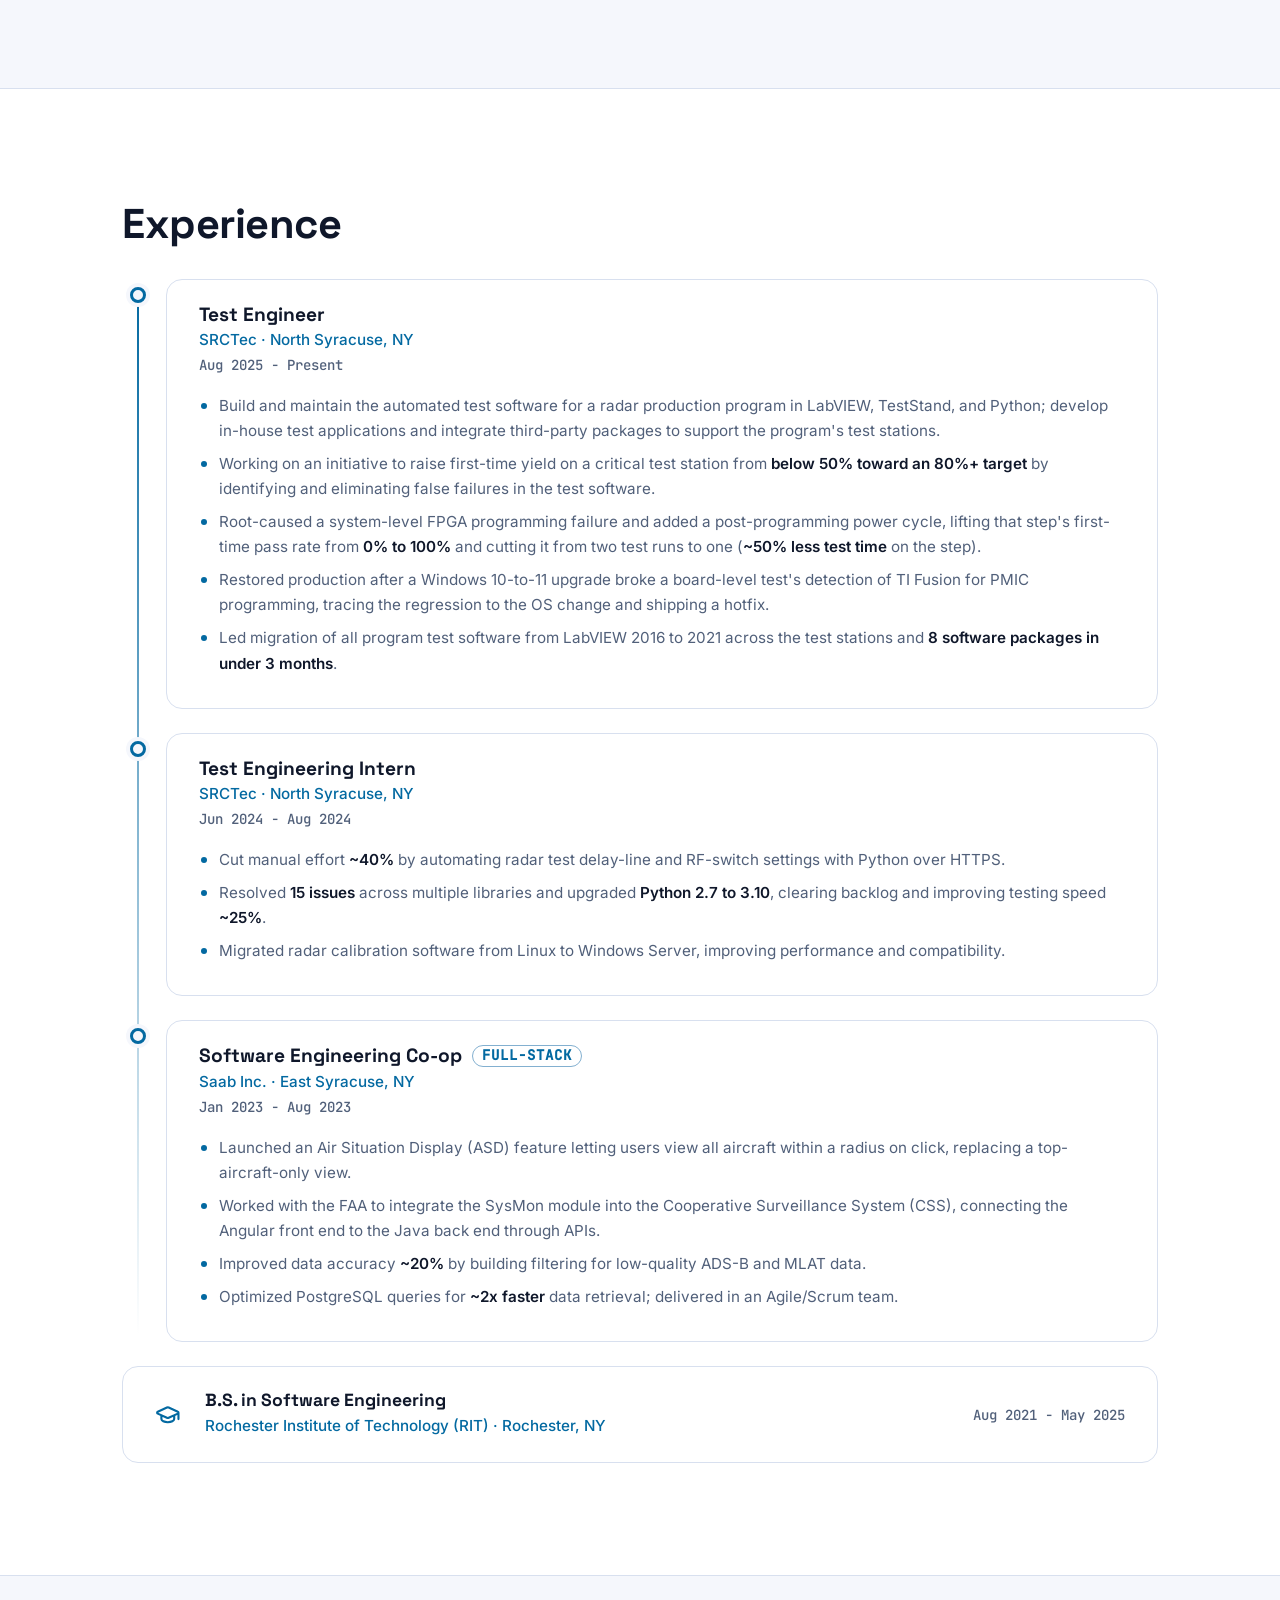
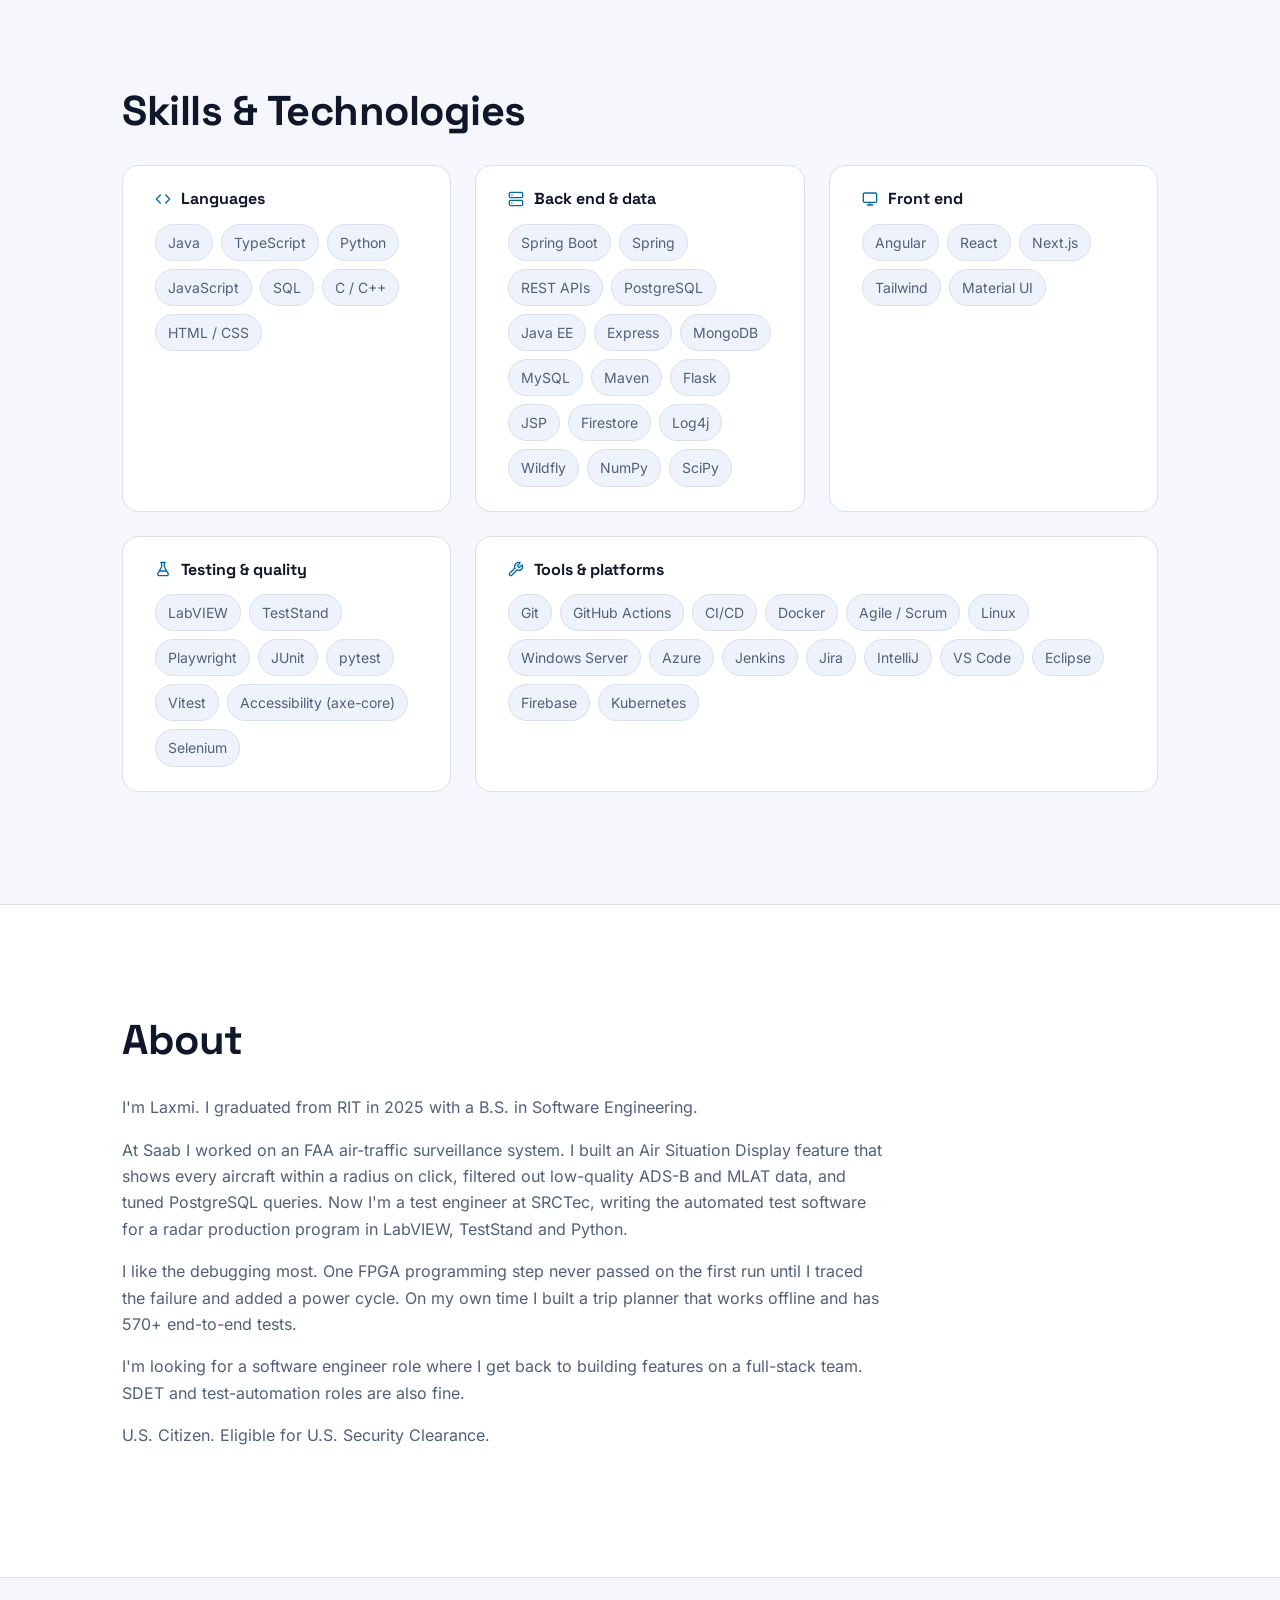
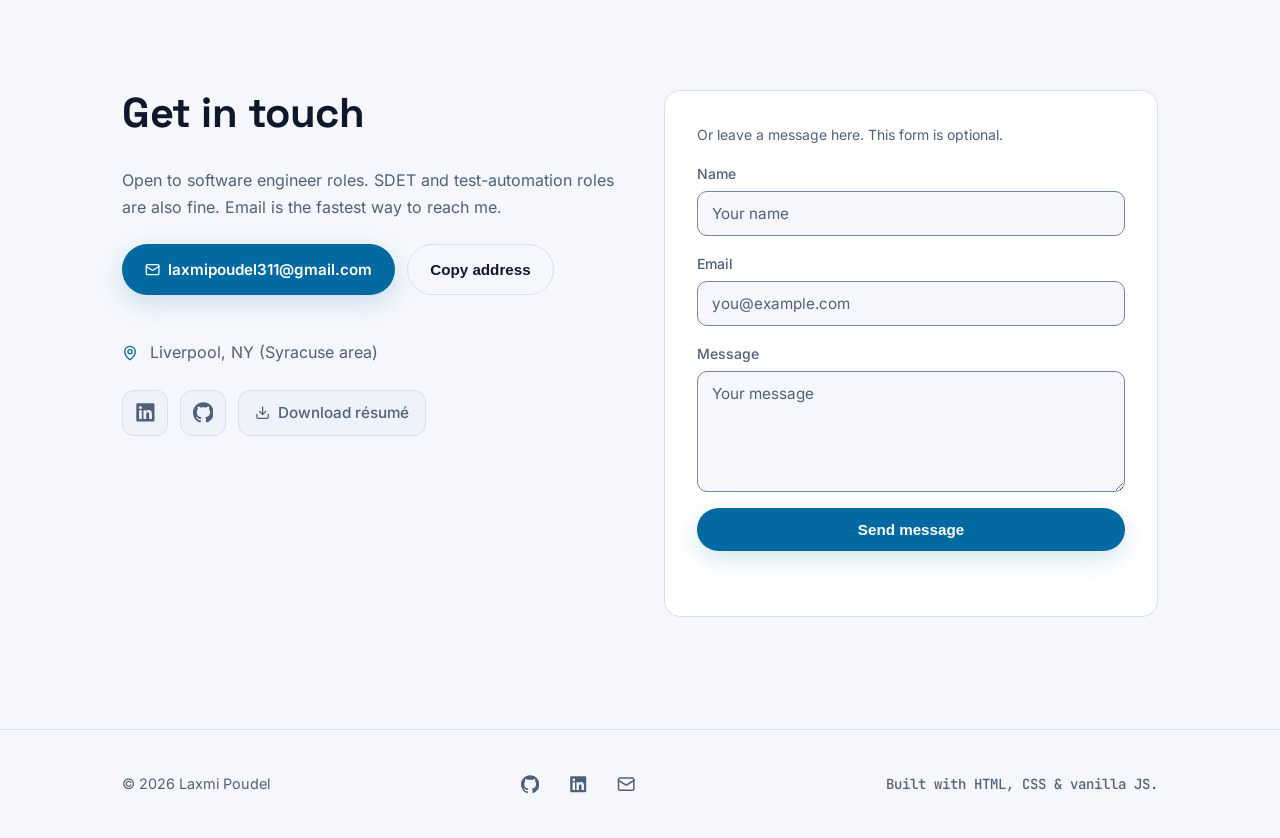
==== commit 25ef0aaa: "One role target: software engineer, then SDET" ====
--- a/index.html
+++ b/index.html
@@ -422,7 +422,7 @@
             power cycle. On my own time I built a trip planner that works offline and has 570+ end-to-end tests.
           </p>
           <p>
-            I want a software engineer role where I'm back to building features on a full-stack team.
+            I'm looking for a software engineer role where I get back to building features on a full-stack team. SDET and test-automation roles are also fine.
           </p>
           <p>
             U.S. Citizen. Eligible for U.S. Security Clearance.
@@ -435,7 +435,7 @@
       <div class="container contact-grid">
         <div data-reveal>
           <h2 id="contact-title" class="section-title">Get in touch</h2>
-          <p class="contact-lead">Email is the fastest way to reach me. I'm looking at software engineer and SDET roles.</p>
+          <p class="contact-lead">Open to software engineer roles. SDET and test-automation roles are also fine. Email is the fastest way to reach me.</p>
           <div class="contact-email">
             <a class="btn btn-primary" href="mailto:laxmipoudel311@gmail.com"><svg class="i" aria-hidden="true"><use href="#i-mail"/></svg> laxmipoudel311@gmail.com</a>
             <button type="button" id="copy-email" class="btn btn-ghost">Copy address</button>
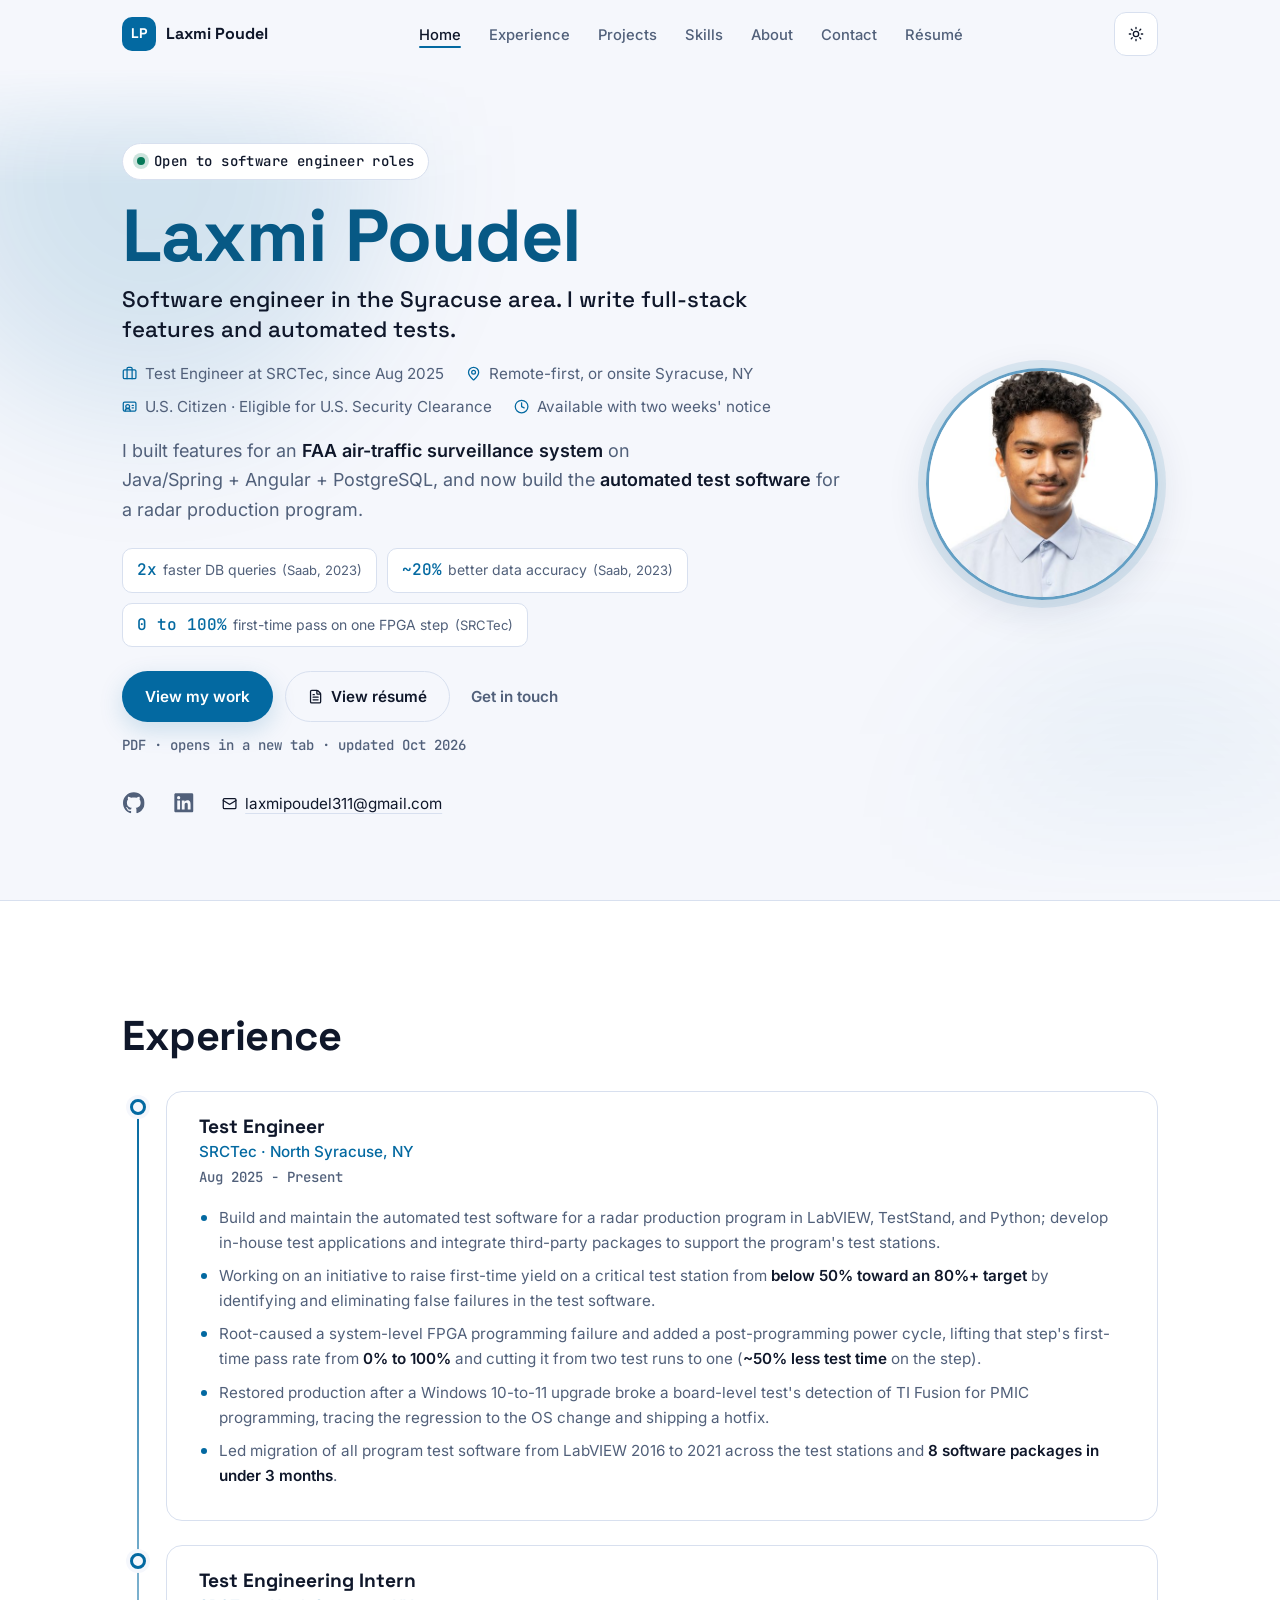
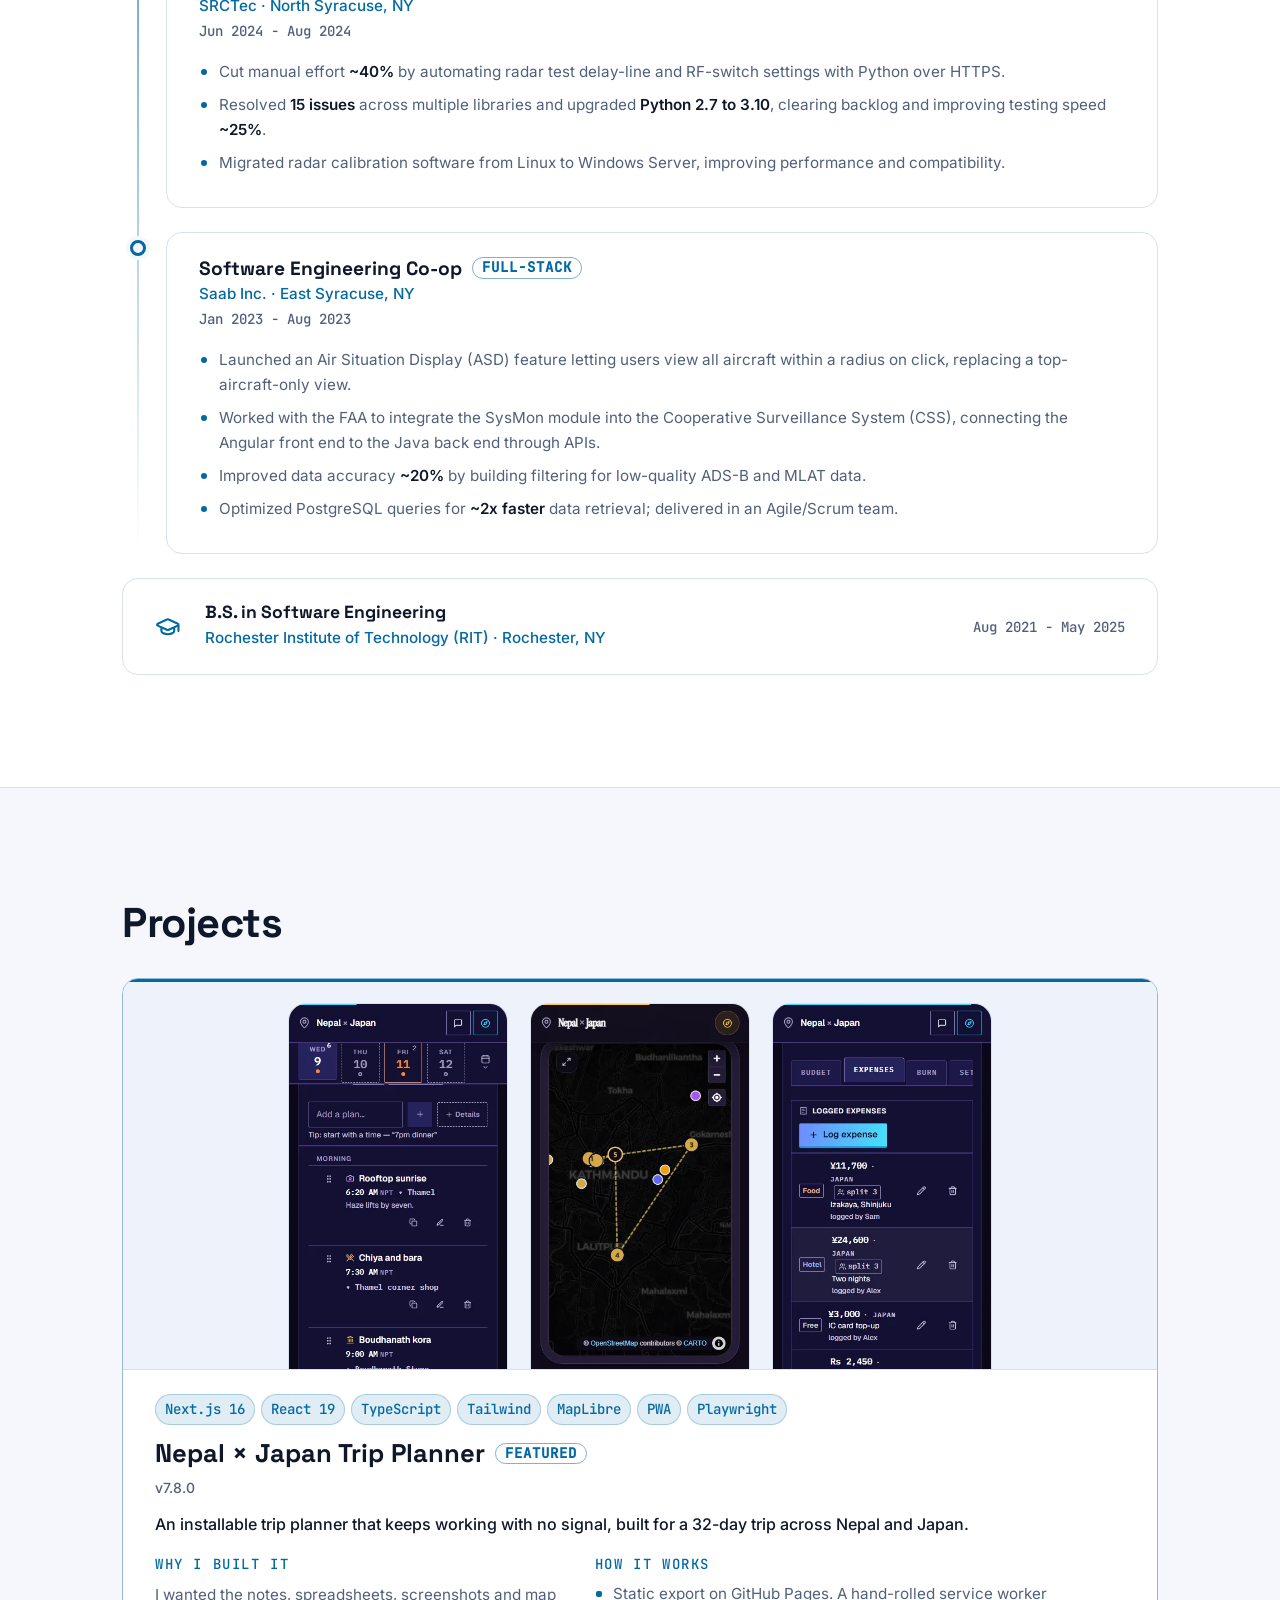
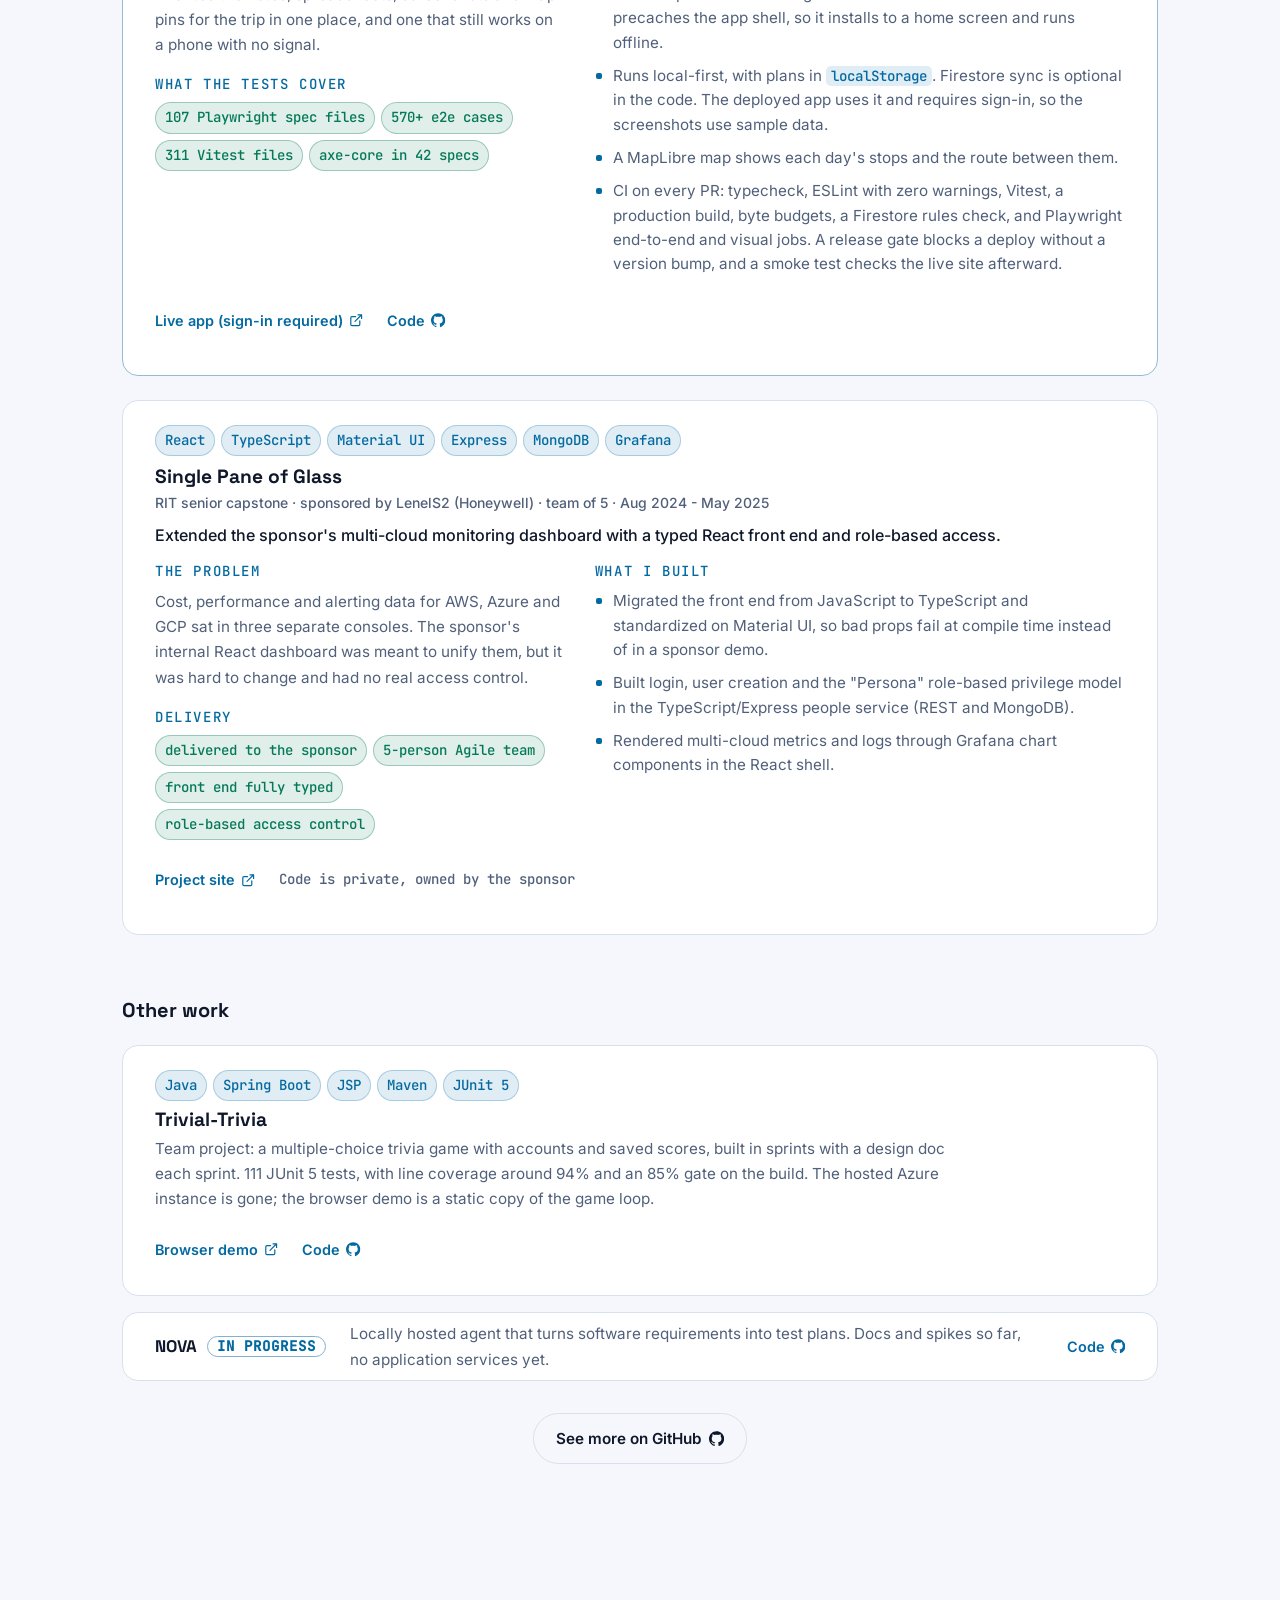
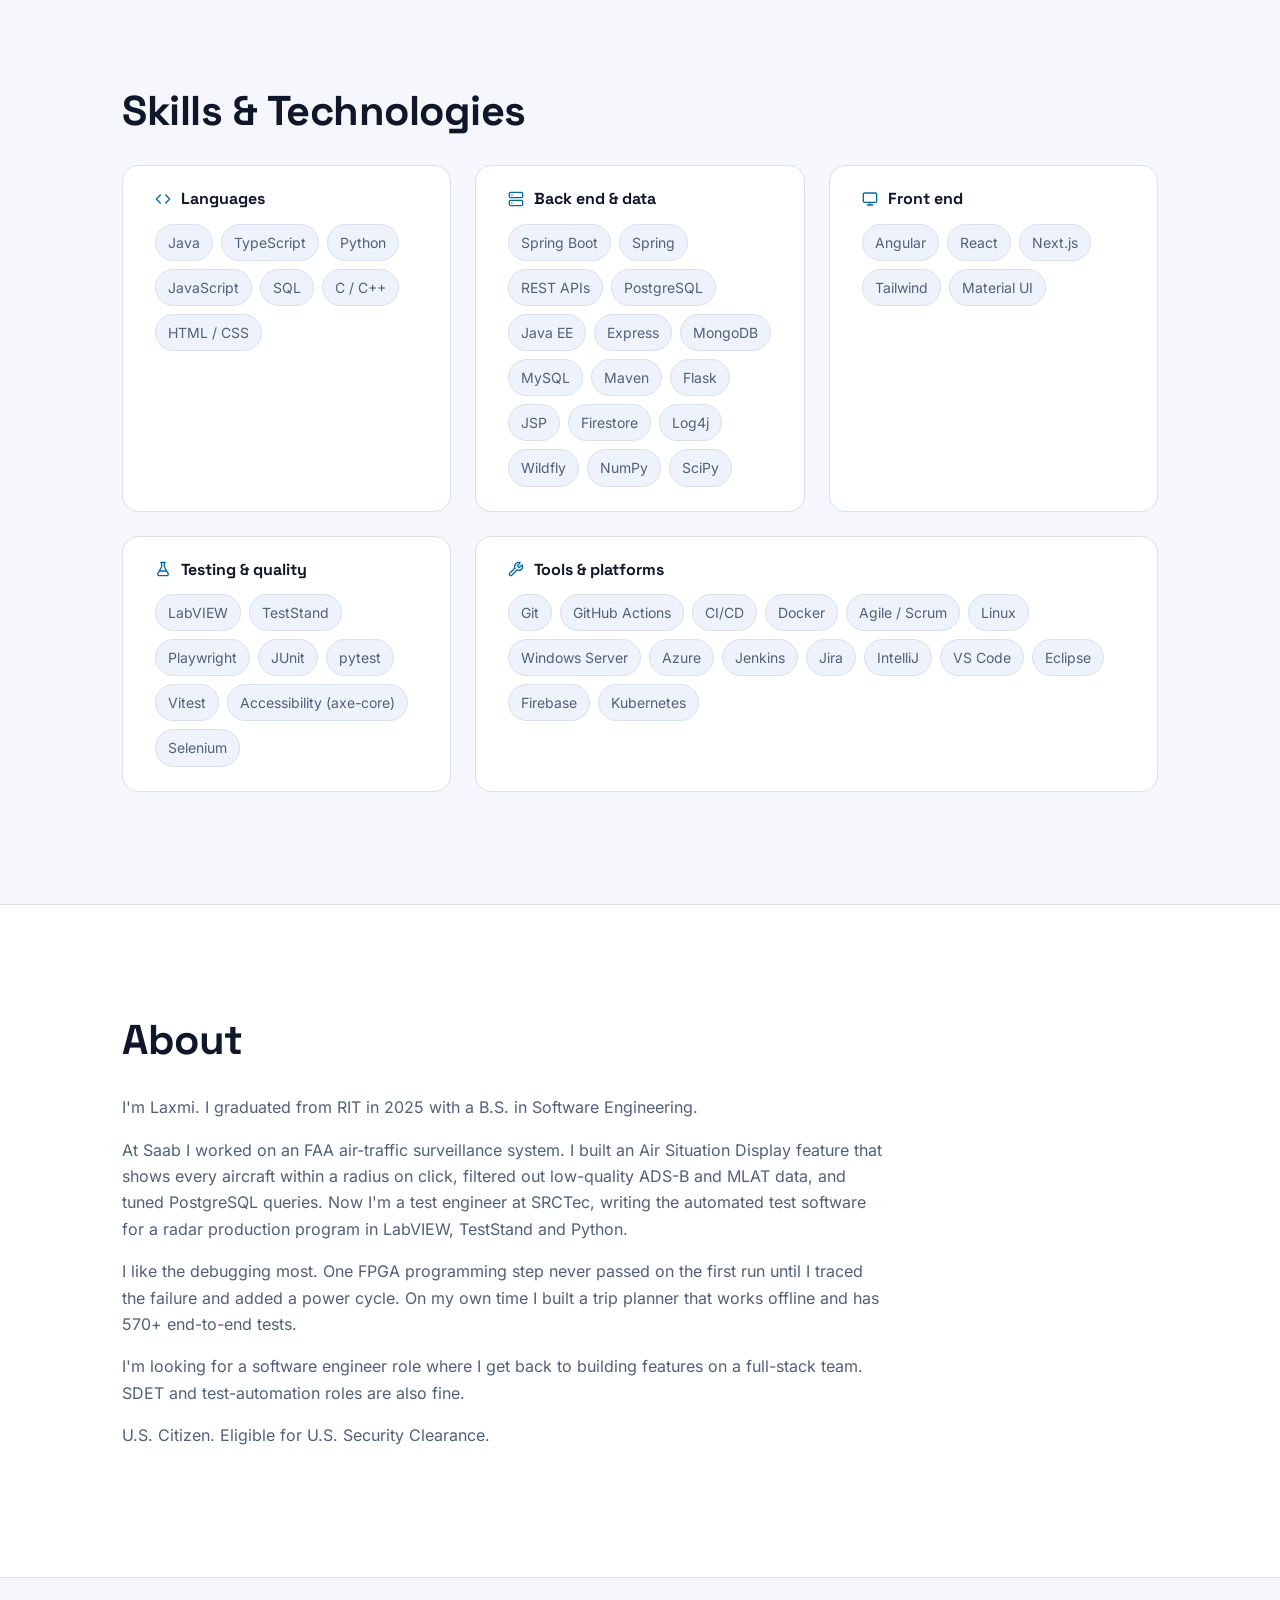
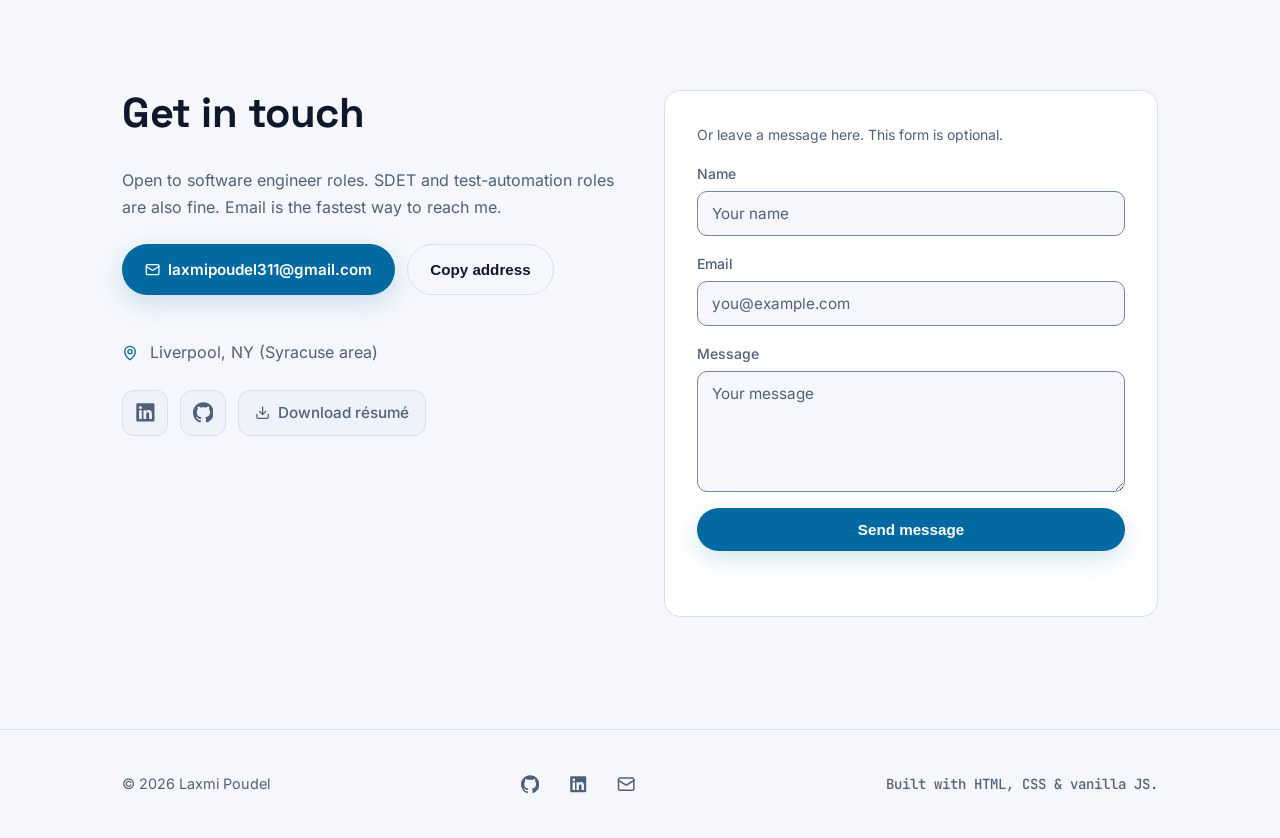
==== commit bbeb8178: "Experience above Projects" ====
--- a/index.html
+++ b/index.html
@@ -110,8 +110,8 @@
       <nav id="primary-nav" aria-label="Primary">
         <ul class="nav-list" role="list">
           <li><a href="#home">Home</a></li>
+          <li><a href="#experience">Experience</a></li>
           <li><a href="#projects">Projects</a></li>
-          <li><a href="#experience">Experience</a></li>
           <li><a href="#skills">Skills</a></li>
           <li><a href="#about">About</a></li>
           <li><a href="#contact">Contact</a></li>
@@ -177,6 +177,73 @@
             <a href="https://www.linkedin.com/in/laxmi-poudel-b8379b166/" target="_blank" rel="noopener noreferrer" aria-label="LinkedIn"><svg class="i" aria-hidden="true"><use href="#i-linkedin"/></svg></a>
             <a class="hero-email" href="mailto:laxmipoudel311@gmail.com"><svg class="i" aria-hidden="true"><use href="#i-mail"/></svg> laxmipoudel311@gmail.com</a>
           </div>
+        </div>
+      </div>
+    </section>
+
+    <section id="experience" class="section section-alt" aria-labelledby="exp-title">
+      <div class="container">
+        <h2 id="exp-title" class="section-title" data-reveal>Experience</h2>
+        <ol class="timeline" role="list">
+          <li class="tl-item" data-reveal>
+            <div class="tl-dot" aria-hidden="true"></div>
+            <div class="tl-card glow-card">
+              <div class="tl-head">
+                <h3>Test Engineer</h3>
+                <span class="tl-co">SRCTec &middot; North Syracuse, NY</span>
+                <span class="tl-date">Aug 2025 - Present</span>
+              </div>
+              <ul class="tl-bullets" role="list">
+                <li>Build and maintain the automated test software for a radar production program in LabVIEW, TestStand, and Python; develop in-house test applications and integrate third-party packages to support the program's test stations.</li>
+                <li>Working on an initiative to raise first-time yield on a critical test station from <strong>below 50% toward an 80%+ target</strong> by identifying and eliminating false failures in the test software.</li>
+                <li>Root-caused a system-level FPGA programming failure and added a post-programming power cycle, lifting that step's first-time pass rate from <strong>0% to 100%</strong> and cutting it from two test runs to one (<strong>~50% less test time</strong> on the step).</li>
+                <li>Restored production after a Windows 10-to-11 upgrade broke a board-level test's detection of TI Fusion for PMIC programming, tracing the regression to the OS change and shipping a hotfix.</li>
+                <li>Led migration of all program test software from LabVIEW 2016 to 2021 across the test stations and <strong>8 software packages in under 3 months</strong>.</li>
+              </ul>
+            </div>
+          </li>
+
+          <li class="tl-item" data-reveal>
+            <div class="tl-dot" aria-hidden="true"></div>
+            <div class="tl-card glow-card">
+              <div class="tl-head">
+                <h3>Test Engineering Intern</h3>
+                <span class="tl-co">SRCTec &middot; North Syracuse, NY</span>
+                <span class="tl-date">Jun 2024 - Aug 2024</span>
+              </div>
+              <ul class="tl-bullets" role="list">
+                <li>Cut manual effort <strong>~40%</strong> by automating radar test delay-line and RF-switch settings with Python over HTTPS.</li>
+                <li>Resolved <strong>15 issues</strong> across multiple libraries and upgraded <strong>Python 2.7 to 3.10</strong>, clearing backlog and improving testing speed <strong>~25%</strong>.</li>
+                <li>Migrated radar calibration software from Linux to Windows Server, improving performance and compatibility.</li>
+              </ul>
+            </div>
+          </li>
+
+          <li class="tl-item" data-reveal>
+            <div class="tl-dot" aria-hidden="true"></div>
+            <div class="tl-card glow-card">
+              <div class="tl-head">
+                <h3>Software Engineering Co-op <span class="tl-flag">Full-stack</span></h3>
+                <span class="tl-co">Saab Inc. &middot; East Syracuse, NY</span>
+                <span class="tl-date">Jan 2023 - Aug 2023</span>
+              </div>
+              <ul class="tl-bullets" role="list">
+                <li>Launched an Air Situation Display (ASD) feature letting users view all aircraft within a radius on click, replacing a top-aircraft-only view.</li>
+                <li>Worked with the FAA to integrate the SysMon module into the Cooperative Surveillance System (CSS), connecting the Angular front end to the Java back end through APIs.</li>
+                <li>Improved data accuracy <strong>~20%</strong> by building filtering for low-quality ADS-B and MLAT data.</li>
+                <li>Optimized PostgreSQL queries for <strong>~2x faster</strong> data retrieval; delivered in an Agile/Scrum team.</li>
+              </ul>
+            </div>
+          </li>
+        </ol>
+
+        <div class="edu-card glow-card" data-reveal>
+          <svg class="i" aria-hidden="true"><use href="#i-graduation-cap"/></svg>
+          <div>
+            <h3>B.S. in Software Engineering</h3>
+            <span class="tl-co">Rochester Institute of Technology (RIT) &middot; Rochester, NY</span>
+          </div>
+          <span class="tl-date">Aug 2021 - May 2025</span>
         </div>
       </div>
     </section>
@@ -300,73 +367,6 @@
       </div>
     </section>
 
-    <section id="experience" class="section section-alt" aria-labelledby="exp-title">
-      <div class="container">
-        <h2 id="exp-title" class="section-title" data-reveal>Experience</h2>
-        <ol class="timeline" role="list">
-          <li class="tl-item" data-reveal>
-            <div class="tl-dot" aria-hidden="true"></div>
-            <div class="tl-card glow-card">
-              <div class="tl-head">
-                <h3>Test Engineer</h3>
-                <span class="tl-co">SRCTec &middot; North Syracuse, NY</span>
-                <span class="tl-date">Aug 2025 - Present</span>
-              </div>
-              <ul class="tl-bullets" role="list">
-                <li>Build and maintain the automated test software for a radar production program in LabVIEW, TestStand, and Python; develop in-house test applications and integrate third-party packages to support the program's test stations.</li>
-                <li>Working on an initiative to raise first-time yield on a critical test station from <strong>below 50% toward an 80%+ target</strong> by identifying and eliminating false failures in the test software.</li>
-                <li>Root-caused a system-level FPGA programming failure and added a post-programming power cycle, lifting that step's first-time pass rate from <strong>0% to 100%</strong> and cutting it from two test runs to one (<strong>~50% less test time</strong> on the step).</li>
-                <li>Restored production after a Windows 10-to-11 upgrade broke a board-level test's detection of TI Fusion for PMIC programming, tracing the regression to the OS change and shipping a hotfix.</li>
-                <li>Led migration of all program test software from LabVIEW 2016 to 2021 across the test stations and <strong>8 software packages in under 3 months</strong>.</li>
-              </ul>
-            </div>
-          </li>
-
-          <li class="tl-item" data-reveal>
-            <div class="tl-dot" aria-hidden="true"></div>
-            <div class="tl-card glow-card">
-              <div class="tl-head">
-                <h3>Test Engineering Intern</h3>
-                <span class="tl-co">SRCTec &middot; North Syracuse, NY</span>
-                <span class="tl-date">Jun 2024 - Aug 2024</span>
-              </div>
-              <ul class="tl-bullets" role="list">
-                <li>Cut manual effort <strong>~40%</strong> by automating radar test delay-line and RF-switch settings with Python over HTTPS.</li>
-                <li>Resolved <strong>15 issues</strong> across multiple libraries and upgraded <strong>Python 2.7 to 3.10</strong>, clearing backlog and improving testing speed <strong>~25%</strong>.</li>
-                <li>Migrated radar calibration software from Linux to Windows Server, improving performance and compatibility.</li>
-              </ul>
-            </div>
-          </li>
-
-          <li class="tl-item" data-reveal>
-            <div class="tl-dot" aria-hidden="true"></div>
-            <div class="tl-card glow-card">
-              <div class="tl-head">
-                <h3>Software Engineering Co-op <span class="tl-flag">Full-stack</span></h3>
-                <span class="tl-co">Saab Inc. &middot; East Syracuse, NY</span>
-                <span class="tl-date">Jan 2023 - Aug 2023</span>
-              </div>
-              <ul class="tl-bullets" role="list">
-                <li>Launched an Air Situation Display (ASD) feature letting users view all aircraft within a radius on click, replacing a top-aircraft-only view.</li>
-                <li>Worked with the FAA to integrate the SysMon module into the Cooperative Surveillance System (CSS), connecting the Angular front end to the Java back end through APIs.</li>
-                <li>Improved data accuracy <strong>~20%</strong> by building filtering for low-quality ADS-B and MLAT data.</li>
-                <li>Optimized PostgreSQL queries for <strong>~2x faster</strong> data retrieval; delivered in an Agile/Scrum team.</li>
-              </ul>
-            </div>
-          </li>
-        </ol>
-
-        <div class="edu-card glow-card" data-reveal>
-          <svg class="i" aria-hidden="true"><use href="#i-graduation-cap"/></svg>
-          <div>
-            <h3>B.S. in Software Engineering</h3>
-            <span class="tl-co">Rochester Institute of Technology (RIT) &middot; Rochester, NY</span>
-          </div>
-          <span class="tl-date">Aug 2021 - May 2025</span>
-        </div>
-      </div>
-    </section>
-
     <section id="skills" class="section" aria-labelledby="skills-title">
       <div class="container">
         <h2 id="skills-title" class="section-title" data-reveal>Skills &amp; Technologies</h2>
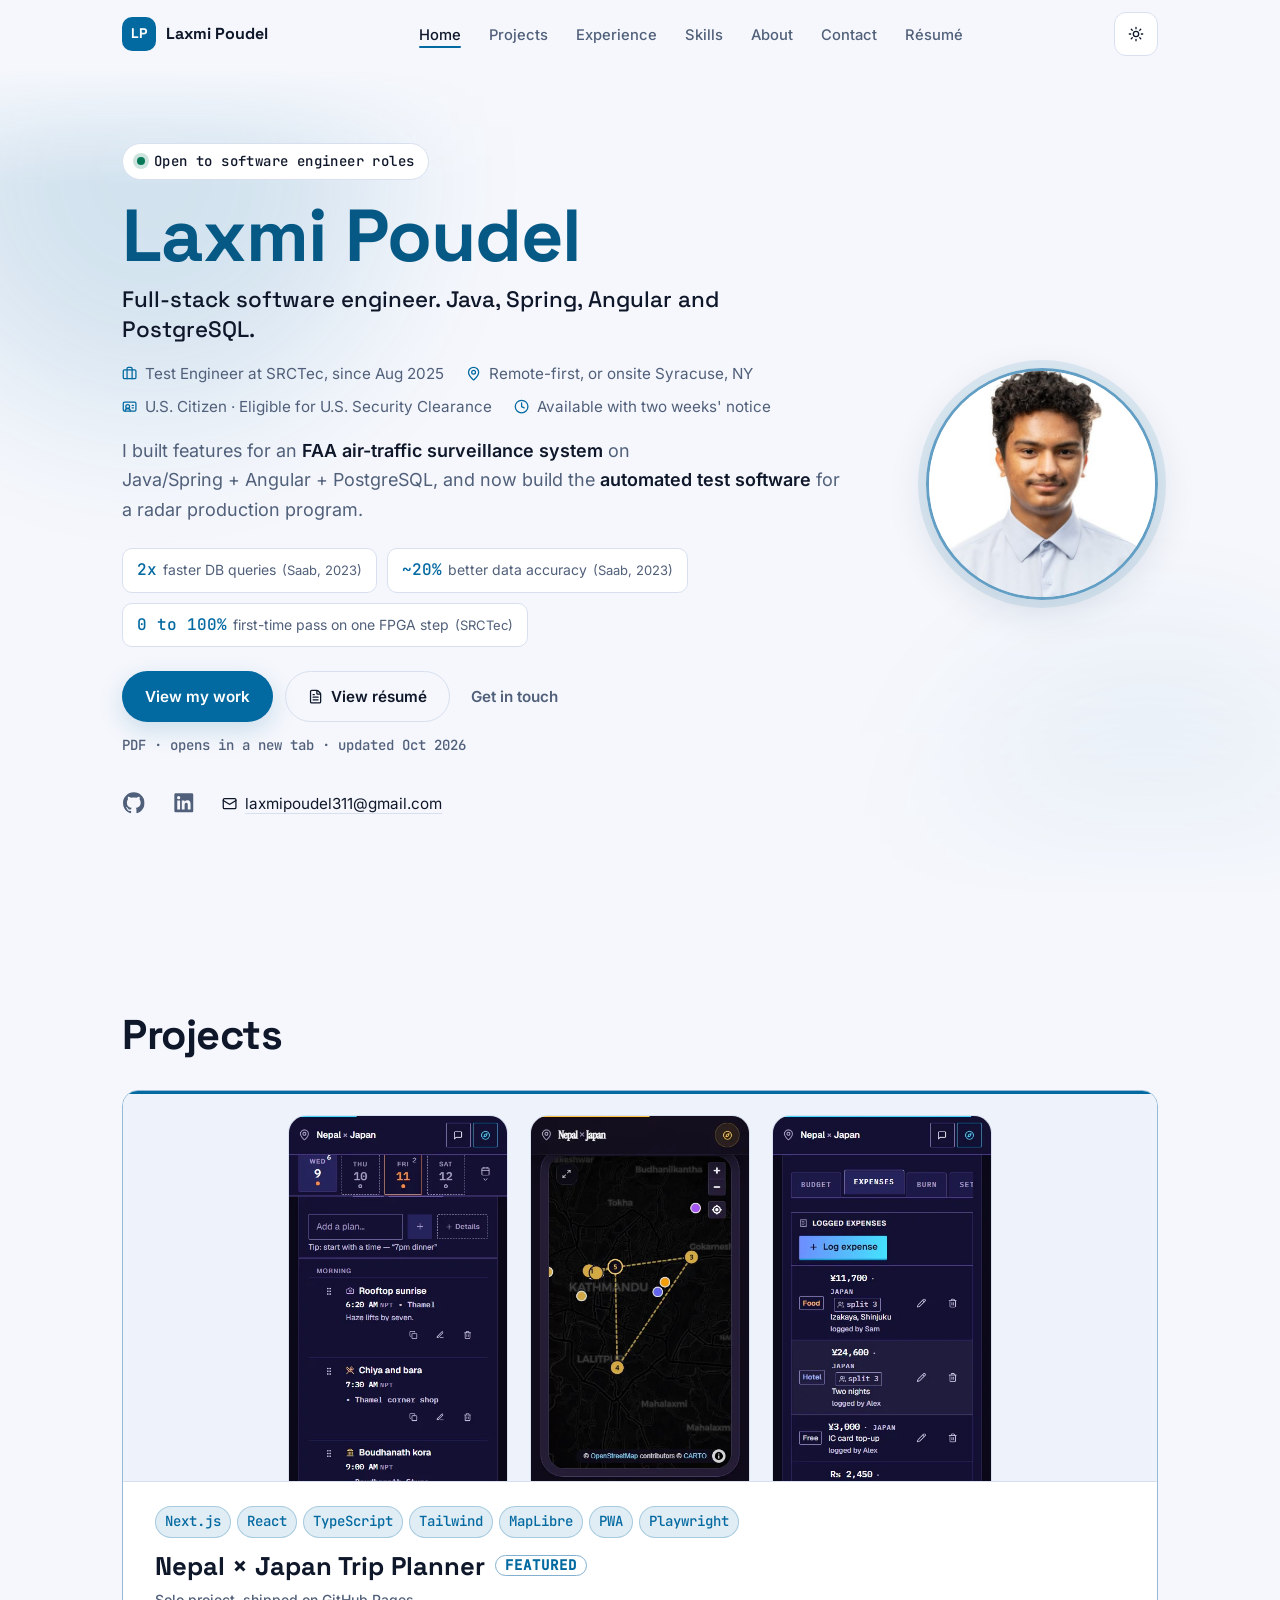
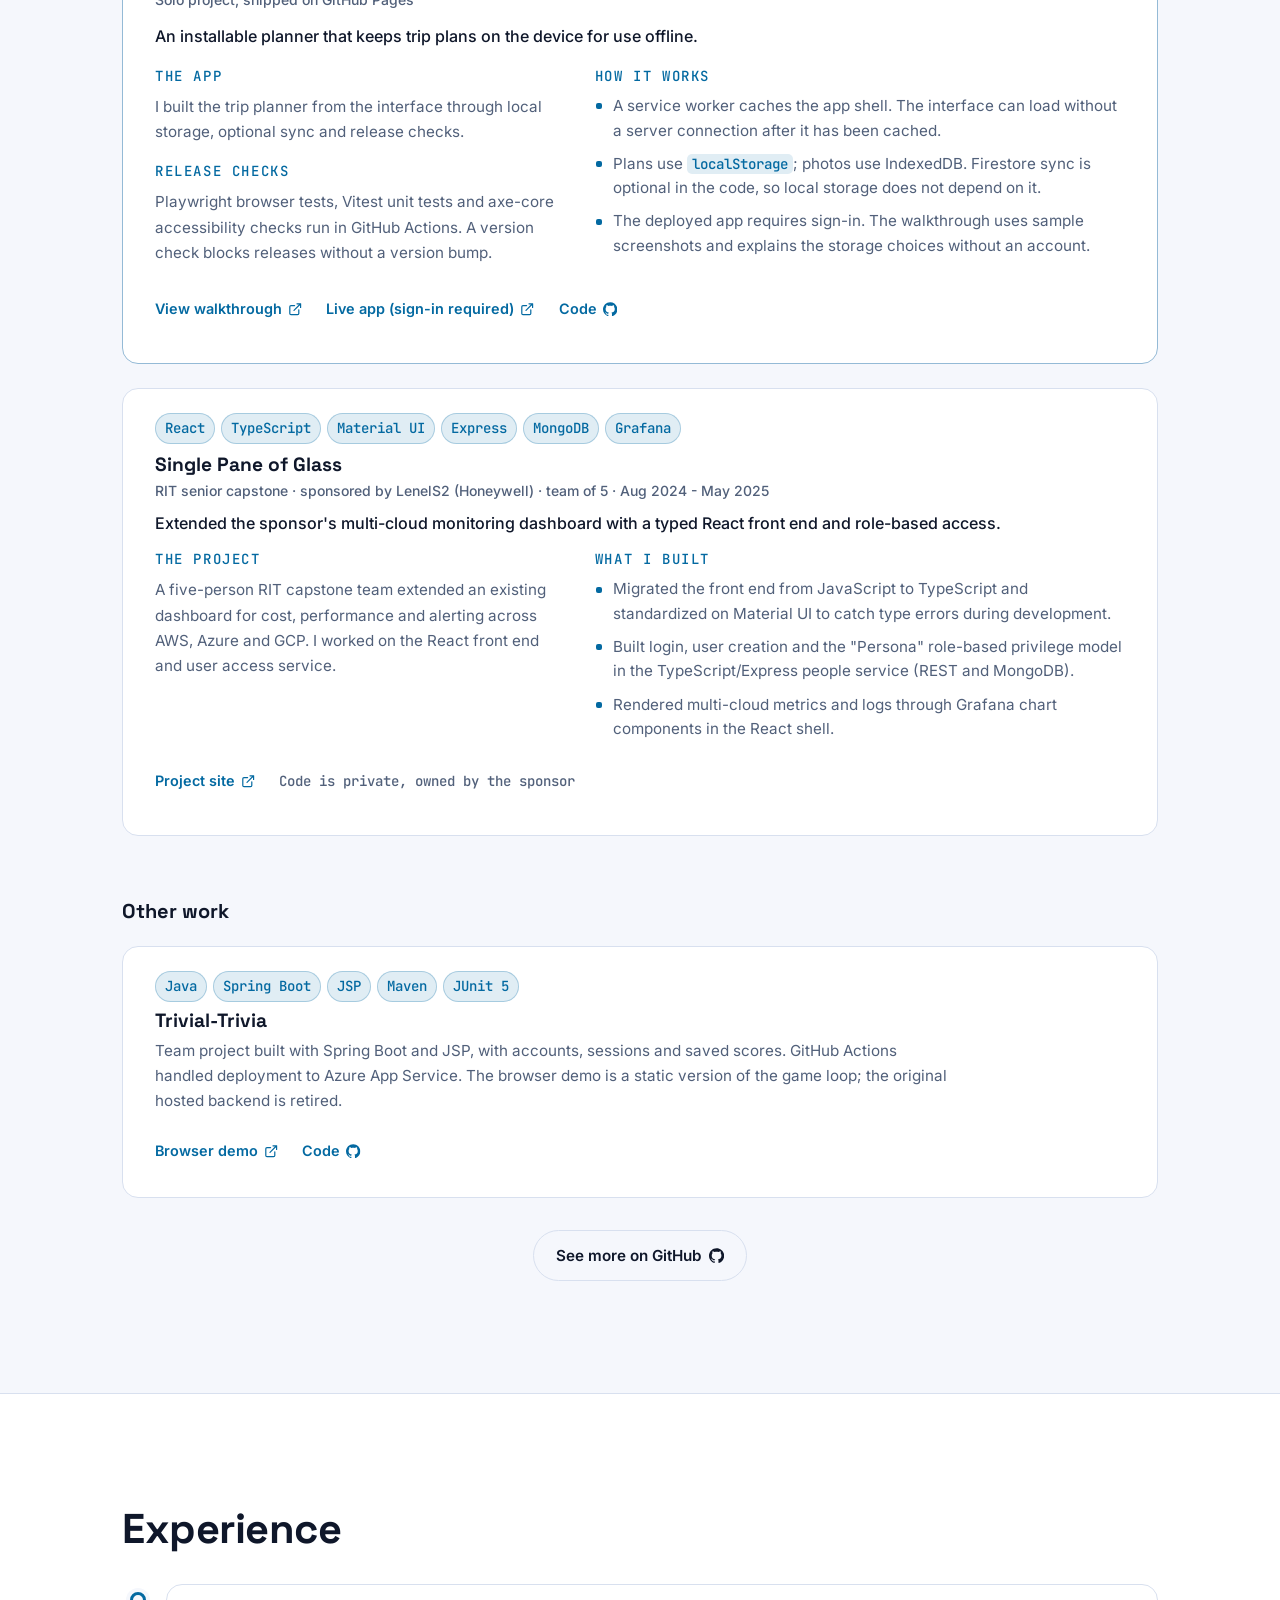
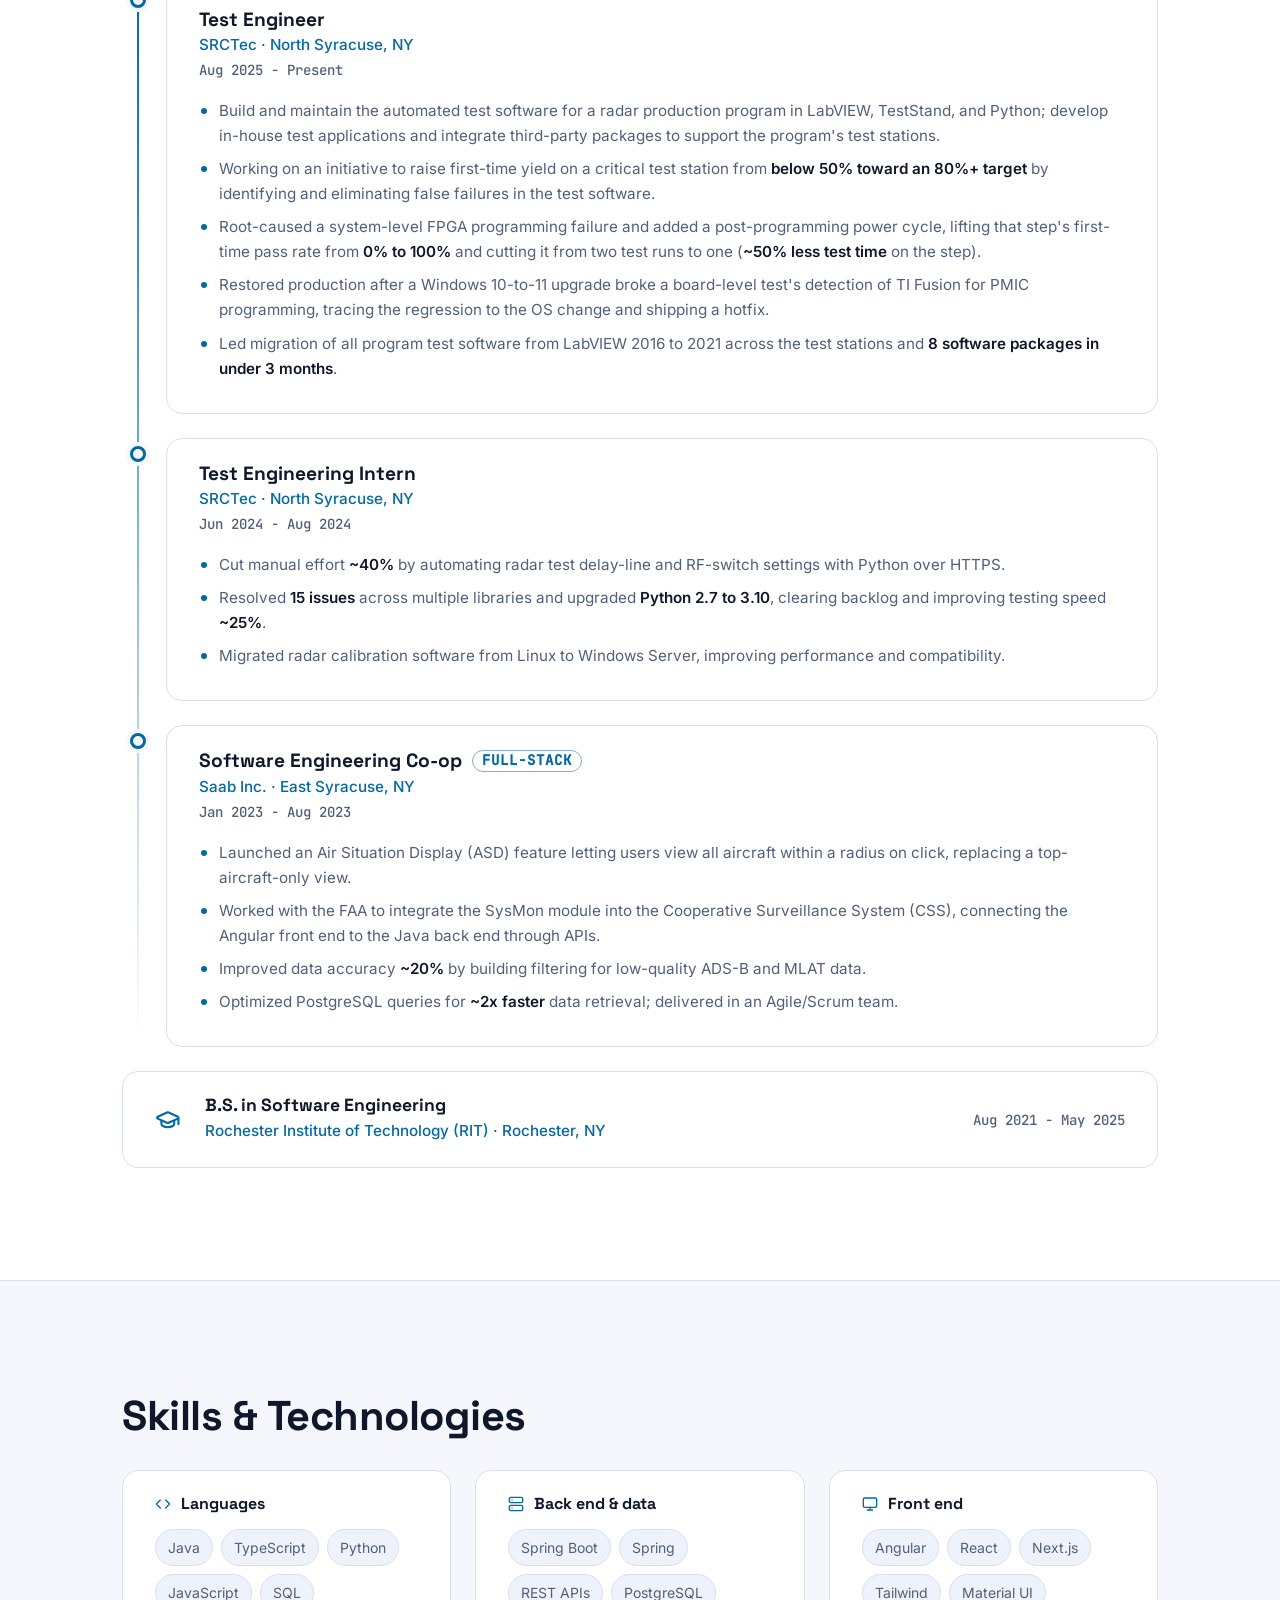
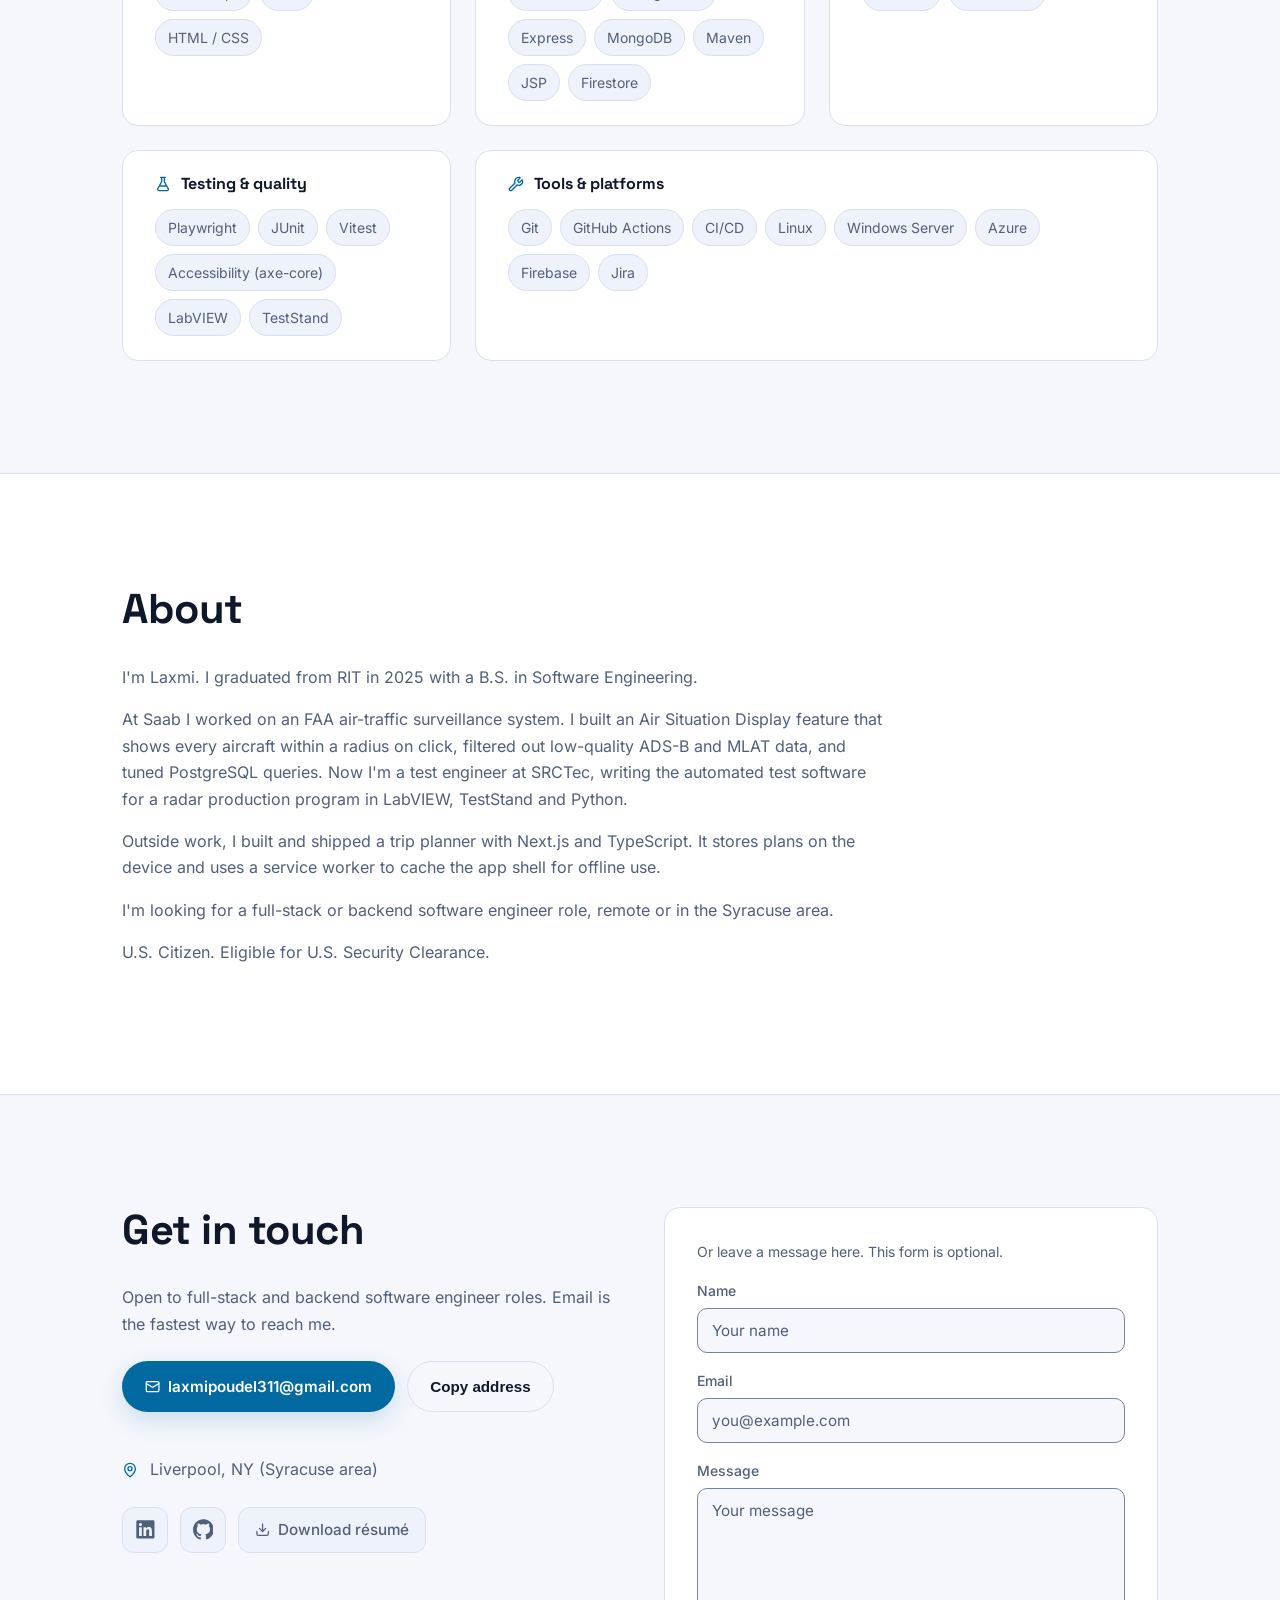
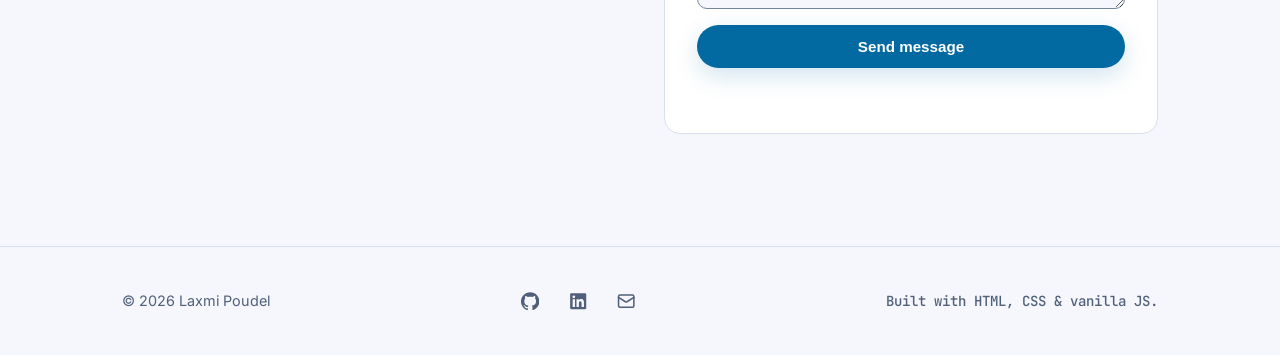
==== commit 47fce833: "Tighten portfolio and refresh resume" ====
--- a/index.html
+++ b/index.html
@@ -4,12 +4,10 @@
   <meta charset="UTF-8" />
   <meta name="viewport" content="width=device-width, initial-scale=1" />
 
-  <!-- the js class only gates the below-the-fold reveal; no JS means everything shows -->
   <script>
     (function () {
       var d = document.documentElement;
       d.classList.add("js");
-      // main.js sets window.__ready first thing; if it never loads, drop the js class so nothing stays hidden
       setTimeout(function () { if (!window.__ready) d.classList.remove("js"); }, 6000);
       try {
         var t = localStorage.getItem("theme") ||
@@ -19,7 +17,7 @@
     })();
   </script>
 
-  <title>Laxmi Poudel | Software Engineer (Full-Stack &amp; Test Automation)</title>
+  <title>Laxmi Poudel | Full-Stack Software Engineer</title>
   <meta name="description" content="Laxmi Poudel, software engineer near Syracuse, NY. Java/Spring, Angular and PostgreSQL features, plus automated test software in LabVIEW, TestStand and Python." />
   <meta name="author" content="Laxmi Poudel" />
   <meta name="theme-color" content="#f5f7fc" media="(prefers-color-scheme: light)" />
@@ -110,8 +108,8 @@
       <nav id="primary-nav" aria-label="Primary">
         <ul class="nav-list" role="list">
           <li><a href="#home">Home</a></li>
+          <li><a href="#projects">Projects</a></li>
           <li><a href="#experience">Experience</a></li>
-          <li><a href="#projects">Projects</a></li>
           <li><a href="#skills">Skills</a></li>
           <li><a href="#about">About</a></li>
           <li><a href="#contact">Contact</a></li>
@@ -144,7 +142,7 @@
           </p>
           <h1 class="hero-title"><span class="accent-text">Laxmi&nbsp;Poudel</span></h1>
           <p class="hero-role">
-            Software engineer in the Syracuse area. I write full-stack features and automated tests.
+            Full-stack software engineer. Java, Spring, Angular and PostgreSQL.
           </p>
           <ul class="hero-facts" role="list">
             <li><svg class="i" aria-hidden="true"><use href="#i-briefcase"/></svg> Test Engineer at SRCTec, since Aug&nbsp;2025</li>
@@ -177,6 +175,108 @@
             <a href="https://www.linkedin.com/in/laxmi-poudel-b8379b166/" target="_blank" rel="noopener noreferrer" aria-label="LinkedIn"><svg class="i" aria-hidden="true"><use href="#i-linkedin"/></svg></a>
             <a class="hero-email" href="mailto:laxmipoudel311@gmail.com"><svg class="i" aria-hidden="true"><use href="#i-mail"/></svg> laxmipoudel311@gmail.com</a>
           </div>
+        </div>
+      </div>
+    </section>
+
+    <section id="projects" class="section" aria-labelledby="proj-title">
+      <div class="container">
+        <h2 id="proj-title" class="section-title" data-reveal>Projects</h2>
+
+        <div class="work-grid">
+          <article class="work-card work-card--featured glow-card" data-reveal>
+            <div class="work-media work-media--shots">
+              <img src="assets/img/trip-planner-day.webp" alt="Trip planner day view with the morning's plans listed by time, using sample data" width="390" height="844" loading="lazy" />
+              <img src="assets/img/trip-planner-map.webp" alt="Trip planner map of Kathmandu with numbered stops joined by a route, using sample data" width="390" height="844" loading="lazy" />
+              <img class="shot-extra" src="assets/img/trip-planner-expenses.webp" alt="Trip planner expense log with amounts in yen and rupees split between travelers, using sample data" width="390" height="844" loading="lazy" />
+            </div>
+            <div class="work-body">
+              <div class="work-tags">
+                <span>Next.js</span><span>React</span><span>TypeScript</span><span>Tailwind</span><span>MapLibre</span><span>PWA</span><span>Playwright</span>
+              </div>
+              <h3>Nepal &times; Japan Trip Planner <span class="tl-flag">Featured</span></h3>
+              <p class="work-sub">Solo project, shipped on GitHub Pages</p>
+              <p class="work-outcome">An installable planner that keeps trip plans on the device for use offline.</p>
+
+              <div class="case-cols">
+                <div class="case-block">
+                  <p class="case-label">The app</p>
+                  <p>I built the trip planner from the interface through local storage, optional sync and release checks.</p>
+
+                  <p class="case-label">Release checks</p>
+                  <p>Playwright browser tests, Vitest unit tests and axe-core accessibility checks run in GitHub Actions. A version check blocks releases without a version bump.</p>
+                </div>
+                <div class="case-block">
+                  <p class="case-label">How it works</p>
+                  <ul class="case-list" role="list">
+                    <li>A service worker caches the app shell. The interface can load without a server connection after it has been cached.</li>
+                    <li>Plans use <code>localStorage</code>; photos use IndexedDB. Firestore sync is optional in the code, so local storage does not depend on it.</li>
+                    <li>The deployed app requires sign-in. The walkthrough uses sample screenshots and explains the storage choices without an account.</li>
+                  </ul>
+                </div>
+              </div>
+
+              <div class="work-links">
+                <a class="work-link" href="trip-planner.html">View walkthrough <svg class="i" aria-hidden="true"><use href="#i-external-link"/></svg></a>
+                <a class="work-link" href="https://powan55.github.io/trip_planner/" target="_blank" rel="noopener noreferrer">Live app (sign-in required) <svg class="i" aria-hidden="true"><use href="#i-external-link"/></svg></a>
+                <a class="work-link" href="https://github.com/Powan55/trip_planner" target="_blank" rel="noopener noreferrer">Code <svg class="i" aria-hidden="true"><use href="#i-github"/></svg></a>
+              </div>
+            </div>
+          </article>
+
+          <article class="work-card work-card--wide glow-card" data-reveal>
+            <div class="work-body">
+              <div class="work-tags">
+                <span>React</span><span>TypeScript</span><span>Material UI</span><span>Express</span><span>MongoDB</span><span>Grafana</span>
+              </div>
+              <h3>Single Pane of Glass</h3>
+              <p class="work-sub">RIT senior capstone &middot; sponsored by LenelS2 (Honeywell) &middot; team of 5 &middot; Aug 2024 - May 2025</p>
+              <p class="work-outcome">Extended the sponsor's multi-cloud monitoring dashboard with a typed React front end and role-based access.</p>
+
+              <div class="case-cols">
+                <div class="case-block">
+                  <p class="case-label">The project</p>
+                  <p>A five-person RIT capstone team extended an existing dashboard for cost, performance and alerting across AWS, Azure and GCP. I worked on the React front end and user access service.</p>
+
+                </div>
+                <div class="case-block">
+                  <p class="case-label">What I built</p>
+                  <ul class="case-list" role="list">
+                    <li>Migrated the front end from JavaScript to TypeScript and standardized on Material UI to catch type errors during development.</li>
+                    <li>Built login, user creation and the "Persona" role-based privilege model in the TypeScript/Express people service (REST and MongoDB).</li>
+                    <li>Rendered multi-cloud metrics and logs through Grafana chart components in the React shell.</li>
+                  </ul>
+                </div>
+              </div>
+
+              <div class="work-links">
+                <a class="work-link" href="https://the-nimbus-navigators.github.io/senior-project-website/" target="_blank" rel="noopener noreferrer">Project site <svg class="i" aria-hidden="true"><use href="#i-external-link"/></svg></a>
+                <span class="work-note">Code is private, owned by the sponsor</span>
+              </div>
+            </div>
+          </article>
+        </div>
+
+        <h3 class="subhead" data-reveal>Other work</h3>
+        <div class="other-work">
+          <article class="work-card work-card--mini glow-card" data-reveal>
+            <div class="work-body">
+              <div class="work-tags">
+                <span>Java</span><span>Spring Boot</span><span>JSP</span><span>Maven</span><span>JUnit 5</span>
+              </div>
+              <h4>Trivial-Trivia</h4>
+              <p>Team project built with Spring Boot and JSP, with accounts, sessions and saved scores. GitHub Actions handled deployment to Azure App Service. The browser demo is a static version of the game loop; the original hosted backend is retired.</p>
+              <div class="work-links">
+                <a class="work-link" href="https://powan55.github.io/Trivial-Trivia/" target="_blank" rel="noopener noreferrer">Browser demo <svg class="i" aria-hidden="true"><use href="#i-external-link"/></svg></a>
+                <a class="work-link" href="https://github.com/Powan55/Trivial-Trivia" target="_blank" rel="noopener noreferrer">Code <svg class="i" aria-hidden="true"><use href="#i-github"/></svg></a>
+              </div>
+            </div>
+          </article>
+
+        </div>
+
+        <div class="center-cta" data-reveal>
+          <a href="https://github.com/Powan55" target="_blank" rel="noopener noreferrer" class="btn btn-ghost">See more on GitHub <svg class="i" aria-hidden="true"><use href="#i-github"/></svg></a>
         </div>
       </div>
     </section>
@@ -248,125 +348,6 @@
       </div>
     </section>
 
-    <section id="projects" class="section" aria-labelledby="proj-title">
-      <div class="container">
-        <h2 id="proj-title" class="section-title" data-reveal>Projects</h2>
-
-        <div class="work-grid">
-          <article class="work-card work-card--featured glow-card" data-reveal>
-            <div class="work-media work-media--shots">
-              <img src="assets/img/trip-planner-day.webp" alt="Trip planner day view with the morning's plans listed by time, using sample data" width="390" height="844" loading="lazy" />
-              <img src="assets/img/trip-planner-map.webp" alt="Trip planner map of Kathmandu with numbered stops joined by a route, using sample data" width="390" height="844" loading="lazy" />
-              <img class="shot-extra" src="assets/img/trip-planner-expenses.webp" alt="Trip planner expense log with amounts in yen and rupees split between travelers, using sample data" width="390" height="844" loading="lazy" />
-            </div>
-            <div class="work-body">
-              <div class="work-tags">
-                <span>Next.js 16</span><span>React 19</span><span>TypeScript</span><span>Tailwind</span><span>MapLibre</span><span>PWA</span><span>Playwright</span>
-              </div>
-              <h3>Nepal &times; Japan Trip Planner <span class="tl-flag">Featured</span></h3>
-              <p class="work-sub">v7.8.0</p>
-              <p class="work-outcome">An installable trip planner that keeps working with no signal, built for a 32-day trip across Nepal and Japan.</p>
-
-              <div class="case-cols">
-                <div class="case-block">
-                  <p class="case-label">Why I built it</p>
-                  <p>I wanted the notes, spreadsheets, screenshots and map pins for the trip in one place, and one that still works on a phone with no signal.</p>
-
-                  <p class="case-label">What the tests cover</p>
-                  <ul class="evidence-chips" role="list">
-                    <li>107 Playwright spec files</li>
-                    <li>570+ e2e cases</li>
-                    <li>311 Vitest files</li>
-                    <li>axe-core in 42 specs</li>
-                  </ul>
-                </div>
-                <div class="case-block">
-                  <p class="case-label">How it works</p>
-                  <ul class="case-list" role="list">
-                    <li>Static export on GitHub Pages. A hand-rolled service worker precaches the app shell, so it installs to a home screen and runs offline.</li>
-                    <li>Runs local-first, with plans in <code>localStorage</code>. Firestore sync is optional in the code. The deployed app uses it and requires sign-in, so the screenshots use sample data.</li>
-                    <li>A MapLibre map shows each day's stops and the route between them.</li>
-                    <li>CI on every PR: typecheck, ESLint with zero warnings, Vitest, a production build, byte budgets, a Firestore rules check, and Playwright end-to-end and visual jobs. A release gate blocks a deploy without a version bump, and a smoke test checks the live site afterward.</li>
-                  </ul>
-                </div>
-              </div>
-
-              <div class="work-links">
-                <a class="work-link" href="https://powan55.github.io/trip_planner/" target="_blank" rel="noopener noreferrer">Live app (sign-in required) <svg class="i" aria-hidden="true"><use href="#i-external-link"/></svg></a>
-                <a class="work-link" href="https://github.com/Powan55/trip_planner" target="_blank" rel="noopener noreferrer">Code <svg class="i" aria-hidden="true"><use href="#i-github"/></svg></a>
-              </div>
-            </div>
-          </article>
-
-          <article class="work-card work-card--wide glow-card" data-reveal>
-            <div class="work-body">
-              <div class="work-tags">
-                <span>React</span><span>TypeScript</span><span>Material UI</span><span>Express</span><span>MongoDB</span><span>Grafana</span>
-              </div>
-              <h3>Single Pane of Glass</h3>
-              <p class="work-sub">RIT senior capstone &middot; sponsored by LenelS2 (Honeywell) &middot; team of 5 &middot; Aug 2024 - May 2025</p>
-              <p class="work-outcome">Extended the sponsor's multi-cloud monitoring dashboard with a typed React front end and role-based access.</p>
-
-              <div class="case-cols">
-                <div class="case-block">
-                  <p class="case-label">The problem</p>
-                  <p>Cost, performance and alerting data for AWS, Azure and GCP sat in three separate consoles. The sponsor's internal React dashboard was meant to unify them, but it was hard to change and had no real access control.</p>
-
-                  <p class="case-label">Delivery</p>
-                  <ul class="evidence-chips" role="list">
-                    <li>delivered to the sponsor</li>
-                    <li>5-person Agile team</li>
-                    <li>front end fully typed</li>
-                    <li>role-based access control</li>
-                  </ul>
-                </div>
-                <div class="case-block">
-                  <p class="case-label">What I built</p>
-                  <ul class="case-list" role="list">
-                    <li>Migrated the front end from JavaScript to TypeScript and standardized on Material UI, so bad props fail at compile time instead of in a sponsor demo.</li>
-                    <li>Built login, user creation and the "Persona" role-based privilege model in the TypeScript/Express people service (REST and MongoDB).</li>
-                    <li>Rendered multi-cloud metrics and logs through Grafana chart components in the React shell.</li>
-                  </ul>
-                </div>
-              </div>
-
-              <div class="work-links">
-                <a class="work-link" href="https://the-nimbus-navigators.github.io/senior-project-website/" target="_blank" rel="noopener noreferrer">Project site <svg class="i" aria-hidden="true"><use href="#i-external-link"/></svg></a>
-                <span class="work-note">Code is private, owned by the sponsor</span>
-              </div>
-            </div>
-          </article>
-        </div>
-
-        <h3 class="subhead" data-reveal>Other work</h3>
-        <div class="other-work">
-          <article class="work-card work-card--mini glow-card" data-reveal>
-            <div class="work-body">
-              <div class="work-tags">
-                <span>Java</span><span>Spring Boot</span><span>JSP</span><span>Maven</span><span>JUnit 5</span>
-              </div>
-              <h4>Trivial-Trivia</h4>
-              <p>Team project: a multiple-choice trivia game with accounts and saved scores, built in sprints with a design doc each sprint. 111 JUnit 5 tests, with line coverage around 94% and an 85% gate on the build. The hosted Azure instance is gone; the browser demo is a static copy of the game loop.</p>
-              <div class="work-links">
-                <a class="work-link" href="https://powan55.github.io/Trivial-Trivia/" target="_blank" rel="noopener noreferrer">Browser demo <svg class="i" aria-hidden="true"><use href="#i-external-link"/></svg></a>
-                <a class="work-link" href="https://github.com/Powan55/Trivial-Trivia" target="_blank" rel="noopener noreferrer">Code <svg class="i" aria-hidden="true"><use href="#i-github"/></svg></a>
-              </div>
-            </div>
-          </article>
-
-          <div class="work-row glow-card" data-reveal>
-            <h4>NOVA <span class="tl-flag">In progress</span></h4>
-            <p>Locally hosted agent that turns software requirements into test plans. Docs and spikes so far, no application services yet.</p>
-            <a class="work-link" href="https://github.com/Powan55/NOVA" target="_blank" rel="noopener noreferrer">Code <svg class="i" aria-hidden="true"><use href="#i-github"/></svg></a>
-          </div>
-        </div>
-
-        <div class="center-cta" data-reveal>
-          <a href="https://github.com/Powan55" target="_blank" rel="noopener noreferrer" class="btn btn-ghost">See more on GitHub <svg class="i" aria-hidden="true"><use href="#i-github"/></svg></a>
-        </div>
-      </div>
-    </section>
-
     <section id="skills" class="section" aria-labelledby="skills-title">
       <div class="container">
         <h2 id="skills-title" class="section-title" data-reveal>Skills &amp; Technologies</h2>
@@ -374,13 +355,13 @@
           <div class="skill-group" data-reveal>
             <h3><svg class="i" aria-hidden="true"><use href="#i-code"/></svg> Languages</h3>
             <ul class="chips" role="list">
-              <li>Java</li><li>TypeScript</li><li>Python</li><li>JavaScript</li><li>SQL</li><li>C / C++</li><li>HTML / CSS</li>
+              <li>Java</li><li>TypeScript</li><li>Python</li><li>JavaScript</li><li>SQL</li><li>HTML / CSS</li>
             </ul>
           </div>
           <div class="skill-group" data-reveal>
             <h3><svg class="i" aria-hidden="true"><use href="#i-server"/></svg> Back end &amp; data</h3>
             <ul class="chips" role="list">
-              <li>Spring Boot</li><li>Spring</li><li>REST APIs</li><li>PostgreSQL</li><li>Java EE</li><li>Express</li><li>MongoDB</li><li>MySQL</li><li>Maven</li><li>Flask</li><li>JSP</li><li>Firestore</li><li>Log4j</li><li>Wildfly</li><li>NumPy</li><li>SciPy</li>
+              <li>Spring Boot</li><li>Spring</li><li>REST APIs</li><li>PostgreSQL</li><li>Express</li><li>MongoDB</li><li>Maven</li><li>JSP</li><li>Firestore</li>
             </ul>
           </div>
           <div class="skill-group" data-reveal>
@@ -392,13 +373,13 @@
           <div class="skill-group" data-reveal>
             <h3><svg class="i" aria-hidden="true"><use href="#i-flask"/></svg> Testing &amp; quality</h3>
             <ul class="chips" role="list">
-              <li>LabVIEW</li><li>TestStand</li><li>Playwright</li><li>JUnit</li><li>pytest</li><li>Vitest</li><li>Accessibility (axe-core)</li><li>Selenium</li>
+              <li>Playwright</li><li>JUnit</li><li>Vitest</li><li>Accessibility (axe-core)</li><li>LabVIEW</li><li>TestStand</li>
             </ul>
           </div>
           <div class="skill-group" data-reveal>
             <h3><svg class="i" aria-hidden="true"><use href="#i-wrench"/></svg> Tools &amp; platforms</h3>
             <ul class="chips" role="list">
-              <li>Git</li><li>GitHub Actions</li><li>CI/CD</li><li>Docker</li><li>Agile / Scrum</li><li>Linux</li><li>Windows Server</li><li>Azure</li><li>Jenkins</li><li>Jira</li><li>IntelliJ</li><li>VS Code</li><li>Eclipse</li><li>Firebase</li><li>Kubernetes</li>
+              <li>Git</li><li>GitHub Actions</li><li>CI/CD</li><li>Linux</li><li>Windows Server</li><li>Azure</li><li>Firebase</li><li>Jira</li>
             </ul>
           </div>
         </div>
@@ -418,11 +399,11 @@
             SRCTec, writing the automated test software for a radar production program in LabVIEW, TestStand and Python.
           </p>
           <p>
-            I like the debugging most. One FPGA programming step never passed on the first run until I traced the failure and added a
-            power cycle. On my own time I built a trip planner that works offline and has 570+ end-to-end tests.
+            Outside work, I built and shipped a trip planner with Next.js and TypeScript. It stores plans on the device and uses a
+            service worker to cache the app shell for offline use.
           </p>
           <p>
-            I'm looking for a software engineer role where I get back to building features on a full-stack team. SDET and test-automation roles are also fine.
+            I'm looking for a full-stack or backend software engineer role, remote or in the Syracuse area.
           </p>
           <p>
             U.S. Citizen. Eligible for U.S. Security Clearance.
@@ -435,7 +416,7 @@
       <div class="container contact-grid">
         <div data-reveal>
           <h2 id="contact-title" class="section-title">Get in touch</h2>
-          <p class="contact-lead">Open to software engineer roles. SDET and test-automation roles are also fine. Email is the fastest way to reach me.</p>
+          <p class="contact-lead">Open to full-stack and backend software engineer roles. Email is the fastest way to reach me.</p>
           <div class="contact-email">
             <a class="btn btn-primary" href="mailto:laxmipoudel311@gmail.com"><svg class="i" aria-hidden="true"><use href="#i-mail"/></svg> laxmipoudel311@gmail.com</a>
             <button type="button" id="copy-email" class="btn btn-ghost">Copy address</button>
--- a/css/styles.css
+++ b/css/styles.css
@@ -544,10 +544,11 @@
   .hero-text > .eyebrow { order: 0; }
   .hero-text > .hero-title { order: 1; }
   .hero-text > .hero-role { order: 2; }
-  .hero-text > .hero-cta { order: 3; }
-  .hero-text > .hero-facts { order: 4; }
-  .hero-text > .stat-chips { order: 6; }
-  .hero-text > .hero-socials { order: 7; }
+  .hero-text > .hero-facts { order: 3; }
+  .hero-text > .hero-cta { order: 4; }
+  .hero-text > .hero-socials { order: 5; }
+  .hero-text > .hero-lead { order: 6; }
+  .hero-text > .stat-chips { order: 7; }
   .stat-chips { display: grid; grid-template-columns: 1fr 1fr; width: 100%; }
   .stat-chips li { flex-direction: column; align-items: flex-start; gap: 2px; }
   .stat-chips li:last-child { grid-column: 1 / -1; }
